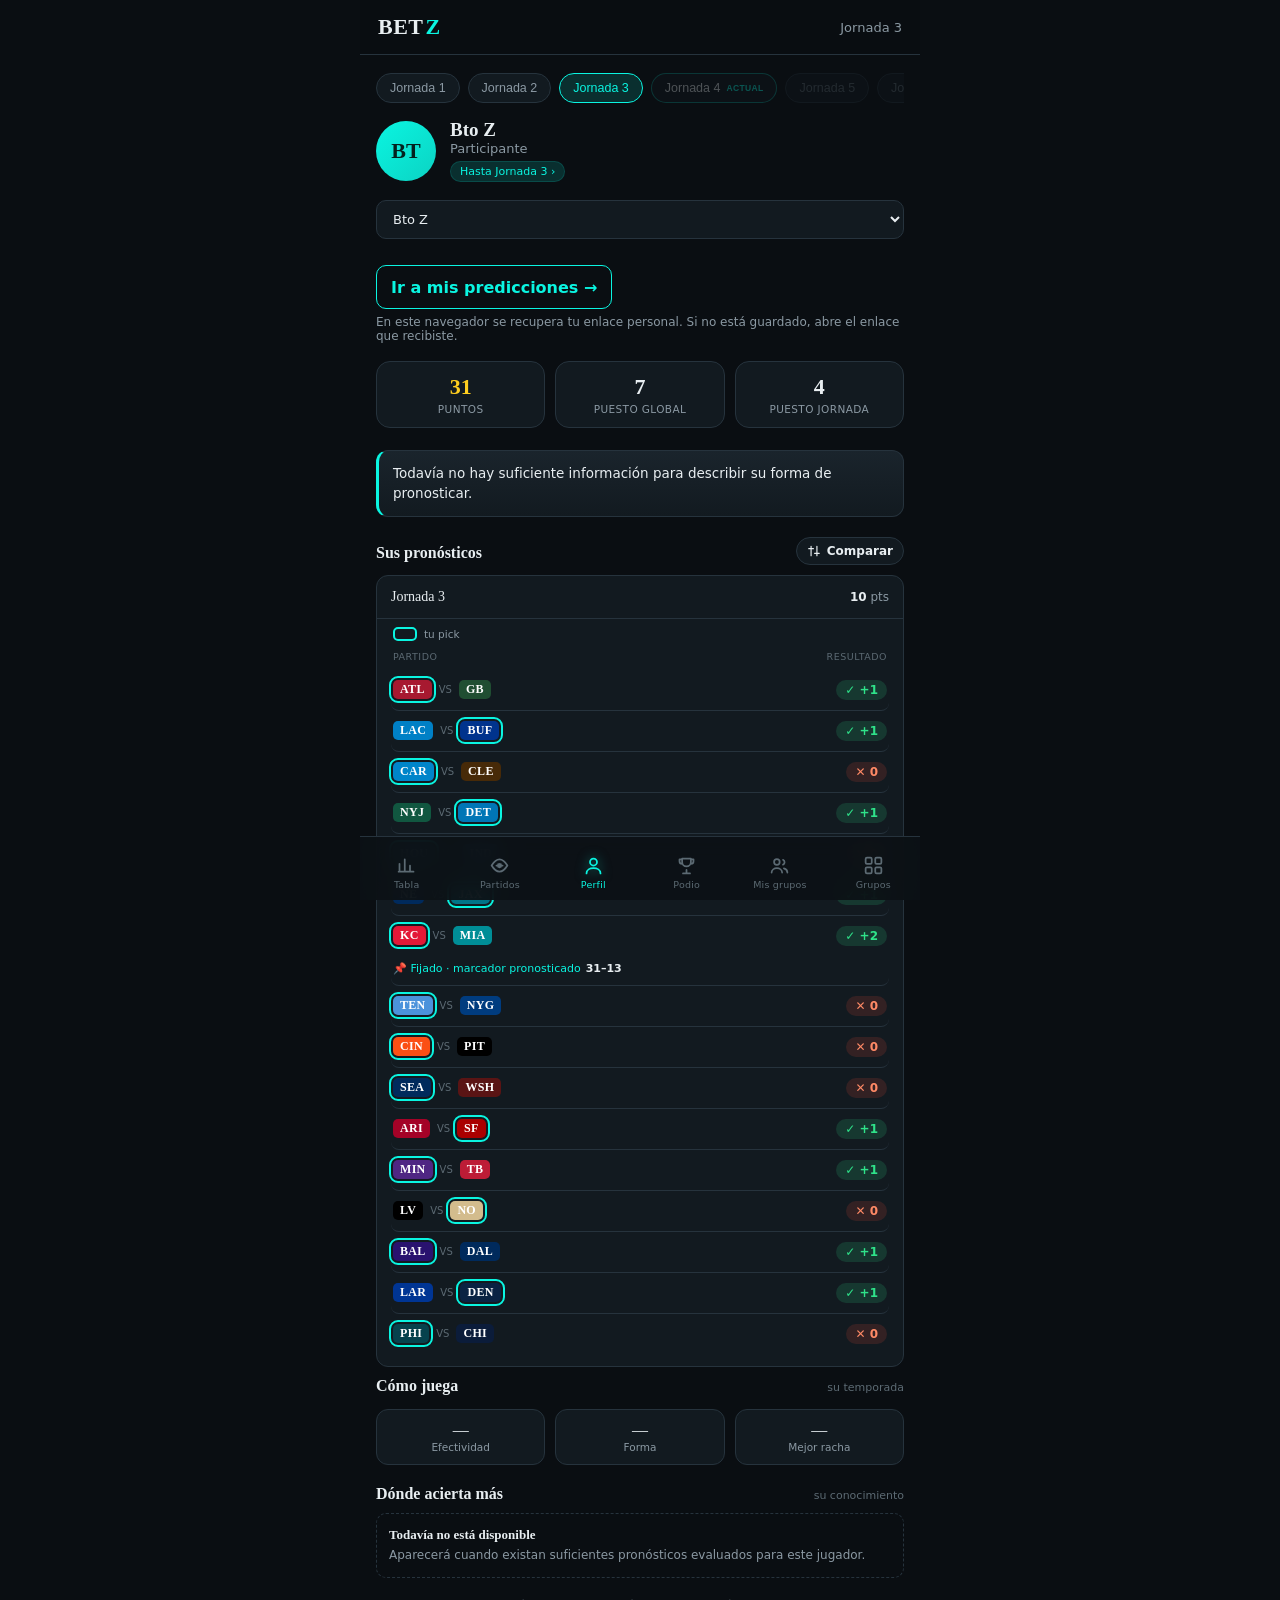
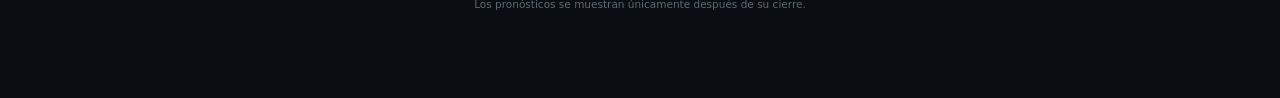
==== index.html @ 040fb5e3 "publish(app): BETZ PROD f43ba3e" ====
<!DOCTYPE html>
<html lang="es">
<head>
<meta charset="UTF-8">
<meta name="viewport" content="width=device-width, initial-scale=1.0, viewport-fit=cover">
<title>BETZ · Read</title>
<link rel="icon" type="image/svg+xml" href="[data-uri]">
<style>
  :root{
    --bg:#0A0E12; --surface:#121A20; --surface2:#1A242C; --line:#26333D;
    --txt:#E8EEF1; --muted:#8B99A3; --faint:#5C6A73;
    --turq:#0AF5E1; --turq-dim:rgba(10,245,225,.14);
    --gold:#FFCE1F; --green:#2FE38A; --coral:#FF8A66; --red:#F04E36;
    --r:16px; --nav-h:64px; --ease-out:cubic-bezier(.23,1,.32,1);
    --display:'Arvo',Georgia,serif; --body:'Inter',system-ui,sans-serif;
  }
  *{box-sizing:border-box;margin:0;padding:0}
  html,body{background:var(--bg);color:var(--txt);font-family:var(--body);-webkit-font-smoothing:antialiased}
  body{max-width:560px;margin:0 auto;min-height:100vh;position:relative;padding-bottom:calc(var(--nav-h) + env(safe-area-inset-bottom))}
  *{scrollbar-width:none} *::-webkit-scrollbar{display:none}
  a{color:inherit;text-decoration:none}
  .tnum{font-variant-numeric:tabular-nums}

  /* Header */
  header{position:sticky;top:0;z-index:20;display:flex;align-items:center;justify-content:space-between;
    padding:14px 18px;background:rgba(10,14,18,.82);backdrop-filter:blur(10px);border-bottom:1px solid var(--line)}
  .wordmark{display:flex;align-items:center;gap:2px;font-family:var(--display);font-weight:700;font-size:22px;letter-spacing:.5px}
  .wordmark .z{color:var(--turq)}
  .hdr-wk{display:flex;align-items:center;gap:7px;font-size:13px}
  .hdr-wk .hw-wk{color:var(--muted)}
  .hdr-wk .hw-sep{color:var(--faint)}
  .hdr-wk .hw-time{font-family:var(--display);font-weight:700;color:var(--gold)}

  /* Screens */
  main{padding:18px 16px 24px}
  .screen{display:none;animation:fade .18s ease}
  .screen.active{display:block}
  @keyframes fade{from{opacity:0;transform:translateY(4px)}to{opacity:1;transform:none}}

  .h1{font-family:var(--display);font-weight:700;font-size:20px;margin-bottom:2px}
  .sub{color:var(--muted);font-size:13px;margin-bottom:16px}

  /* Placeholder screens */
  .stub{border:1px dashed var(--line);border-radius:var(--r);padding:34px 22px;text-align:center;background:var(--surface)}
  .stub .ic{width:44px;height:44px;margin:0 auto 12px;color:var(--turq);opacity:.9}
  .stub h3{font-family:var(--display);font-size:17px;margin-bottom:6px}
  .stub p{color:var(--muted);font-size:13px;line-height:1.5;max-width:34ch;margin:0 auto}
  .tag{display:inline-block;margin-top:14px;font-size:10.5px;letter-spacing:.6px;text-transform:uppercase;
    color:var(--turq);border:1px solid var(--turq-dim);background:var(--turq-dim);padding:4px 10px;border-radius:999px}

  /* Perfil */
  .idrow{display:flex;align-items:center;gap:14px;margin-bottom:18px}
  .avatar{width:60px;height:60px;border-radius:50%;flex:none;display:grid;place-items:center;
    font-family:var(--display);font-weight:700;font-size:22px;color:#04211E;
    background:linear-gradient(135deg,var(--turq),#0bd3c3)}
  .idrow .name{font-family:var(--display);font-weight:700;font-size:19px}
  .idrow .handle{color:var(--muted);font-size:13px}
  .idrow .pod{display:inline-block;margin-top:5px;font-size:11px;color:var(--turq);
    border:1px solid var(--turq-dim);background:var(--turq-dim);padding:3px 9px;border-radius:999px;cursor:pointer;transition:transform .08s,border-color .12s}
  .idrow .pod:active{transform:scale(.96);border-color:var(--turq)}
  /* Personal-link welcome: greeting morphs into the profile header (~doubled hold) */
  .idrow{position:relative}
  .idgreet{position:absolute;left:74px;right:0;top:50%;transform:translateY(-50%);opacity:0;pointer-events:none}
  .idgreet .hi{font-family:var(--display);font-weight:700;font-size:23px;line-height:1.1;display:block}
  .idgreet .hi .nm{color:var(--turq)}
  .idgreet .sub{display:block;color:var(--muted);font-size:13px;margin-top:3px}
  .wordmark .z{position:relative}
  .wordmark .z::after{content:"";position:absolute;left:0;right:0;bottom:-3px;height:2px;background:var(--turq);border-radius:2px;transform:scaleX(0);transform-origin:left}
  body.welcome .wordmark .z::after{animation:zdraw .5s .1s cubic-bezier(.23,1,.32,1) forwards}
  @keyframes zdraw{to{transform:scaleX(1)}}
  body.welcome #p-idtext{opacity:0;transform:translateY(8px);animation:welIdIn .5s 1.75s cubic-bezier(.23,1,.32,1) forwards}
  body.welcome #p-greet{opacity:0;transform:translateY(7px);animation:welGrIn .34s .12s cubic-bezier(.23,1,.32,1) forwards, welGrOut .40s 1.55s cubic-bezier(.4,0,.7,.2) forwards}
  @keyframes welGrIn{to{opacity:1;transform:translateY(0)}}
  @keyframes welGrOut{to{opacity:0;transform:translateY(-9px)}}
  @keyframes welIdIn{to{opacity:1;transform:translateY(0)}}
  body.welcome section[data-route="perfil"] > :not(.idrow){opacity:.32;filter:blur(2px);transform:translateY(4px);animation:welBody .55s 1.55s cubic-bezier(.23,1,.32,1) forwards}
  @keyframes welBody{to{opacity:1;filter:none;transform:none}}
  @media (prefers-reduced-motion: reduce){
    body.welcome .wordmark .z::after{animation:none;transform:scaleX(1)}
    body.welcome #p-greet{animation:welGrInR .3s forwards, welGrOutR .35s 1.55s forwards;transform:none}
    body.welcome #p-idtext{animation:welIdInR .4s 1.75s forwards;transform:none}
    body.welcome section[data-route="perfil"] > :not(.idrow){animation:welBodyR .4s 1.55s forwards;filter:none;transform:none}
  }
  @keyframes welGrInR{from{opacity:0}to{opacity:1}} @keyframes welGrOutR{to{opacity:0}}
  @keyframes welIdInR{from{opacity:0}to{opacity:1}} @keyframes welBodyR{from{opacity:.32}to{opacity:1}}

  .stats{display:grid;grid-template-columns:repeat(3,1fr);gap:10px;margin-bottom:8px}
  .stat{background:var(--surface);border:1px solid var(--line);border-radius:14px;padding:12px 8px;text-align:center;
    color:inherit;font-family:var(--body);cursor:pointer;width:100%;transition:border-color .12s,transform .08s}
  .stat:active{transform:scale(.97);border-color:var(--turq)}
  .stat .v{font-family:var(--display);font-weight:700;font-size:22px;display:inline-flex;align-items:flex-end;gap:2px}
  .stat .v.gold{color:var(--gold)}
  .stat .mv{font-family:var(--body);font-size:11px;font-weight:600;line-height:1;position:relative;top:-1px}
  .stat .mv.up{color:var(--green)} .stat .mv.down{color:var(--red)}
  .stat .k{font-size:10.5px;color:var(--muted);text-transform:uppercase;letter-spacing:.4px;margin-top:3px}
  .mv-note{font-size:10.5px;color:var(--faint);text-align:center;margin-bottom:18px}

  .chips{display:flex;flex-wrap:wrap;gap:8px;margin-bottom:14px}
  .chip{font-size:12px;padding:6px 11px;border-radius:999px;background:var(--surface2);border:1px solid var(--line);cursor:pointer}
  .chip:active{border-color:var(--turq)}

  .narr{background:linear-gradient(180deg,var(--surface2),var(--surface));border:1px solid var(--line);
    border-left:3px solid var(--turq);border-radius:12px;padding:12px 14px;margin-bottom:20px;font-size:13.5px;line-height:1.5}
  .narr b{color:var(--turq);font-weight:600}

  .sec-title{display:flex;align-items:baseline;justify-content:space-between;margin-bottom:10px}
  .sec-title h2{font-family:var(--display);font-size:16px}
  .sec-title .hint{font-size:11px;color:var(--faint)}

  .filters{display:flex;gap:8px;overflow-x:auto;padding-bottom:4px;margin-bottom:12px;scroll-padding-inline:40%;scrollbar-width:none;-webkit-overflow-scrolling:touch}
  .filters::-webkit-scrollbar{display:none}
  .fbtn{flex:none;display:inline-flex;align-items:center;gap:6px;font-size:12.5px;padding:7px 13px;border-radius:999px;background:var(--surface);border:1px solid var(--line);color:var(--muted);cursor:pointer;white-space:nowrap;transition:transform 140ms var(--ease-out),border-color 140ms ease,color 140ms ease,background 140ms ease}
  .fbtn:active{transform:scale(.97)}
  .fbtn.on{background:var(--turq-dim);border-color:var(--turq);color:var(--turq)}
  .fbtn.current:not(.on){border-color:rgba(10,245,225,.55);color:var(--txt)}
  .fbtn .fnow{font-size:8.5px;font-weight:700;letter-spacing:.35px;text-transform:uppercase;color:var(--turq)}
  .fbtn:disabled{opacity:.3;cursor:default;border-color:var(--line);color:var(--faint);background:var(--surface)}
  .fbtn:disabled:active{transform:none}

  select.team{width:100%;margin-bottom:14px;background:var(--surface);color:var(--txt);border:1px solid var(--line);
    border-radius:10px;padding:10px 12px;font-family:var(--body);font-size:13px}

  .wk{border:1px solid var(--line);border-radius:12px;margin-bottom:10px;overflow:hidden;background:var(--surface)}
  .wk-head{display:flex;align-items:center;justify-content:space-between;padding:13px 14px;cursor:pointer}
  .wk-head .l{display:flex;align-items:center;gap:9px}
  .wk-head .wname{font-family:var(--display);font-size:14px}
  .wk-head .pts{font-size:12px;color:var(--muted)} .wk-head .pts b{color:var(--txt)}
  .wk-head .pts.provisional{display:flex;flex-direction:column;align-items:flex-end;line-height:1.15}
  .wk-head .pts.provisional small{font-size:9px;color:var(--faint);font-weight:600;text-transform:uppercase;letter-spacing:.04em}
  .wk-body{display:none;border-top:1px solid var(--line);padding:6px 14px 12px}
  .wk.open .wk-body{display:block}
  .wk.locked .wk-head{color:var(--muted)}
  .lockmsg{font-size:12px;color:var(--faint);padding:12px 2px;display:flex;align-items:center;gap:8px}

  .pk-legend{display:flex;align-items:center;gap:7px;padding:2px 2px 8px;font-size:10.5px;color:var(--muted)}
  .pk-legend-mark{width:24px;height:14px;border:2px solid var(--turq);border-radius:5px;flex:none}
  .pk-head{display:grid;grid-template-columns:1fr auto;align-items:center;gap:10px;padding:2px 2px 8px}
  .pk-head span{font-size:9.5px;letter-spacing:.5px;text-transform:uppercase;color:var(--faint)}
  .pk-head .r3{justify-self:end}
  .pk-row{display:grid;grid-template-columns:minmax(0,1fr) auto;align-items:center;gap:10px;padding:10px 2px;border-bottom:1px solid var(--line)}
  .pk-row[data-match]{cursor:pointer;border-radius:8px;transition:background .12s}
  .pk-row[data-match]:active{background:var(--surface)}
  .pk-row:last-child{border-bottom:0}
  .pk-game{display:flex;align-items:center;gap:7px;flex-wrap:wrap}
  .pk-game .x{font-size:10px;color:var(--faint);text-transform:uppercase}
  .tm{--tc:#8B99A3;font-family:var(--display);font-weight:700;font-size:12px;letter-spacing:.3px;color:#fff;background:var(--tc);padding:2px 7px;border-radius:5px}
  .pk-game .tm.pick{outline:2px solid var(--turq);outline-offset:2px}
  .pk-res{display:inline-flex;align-items:center;gap:4px;font-size:12px;font-weight:700;padding:3px 9px;border-radius:999px;justify-self:end}
  .pk-res.win{color:var(--green);background:rgba(47,227,138,.15)}
  .pk-res.loss{color:var(--coral);background:rgba(240,78,54,.15)}
  .pk-lock{grid-column:1 / -1;margin-top:6px;font-size:11px;color:var(--turq);display:flex;align-items:center;gap:5px}
  .pk-lock b{color:var(--txt)} .pk-lock .ok{color:var(--green)}
  .perf{display:grid;grid-template-columns:repeat(3,1fr);gap:10px;margin:14px 0 20px}
  .perf .box{background:var(--surface);border:1px solid var(--line);border-radius:12px;padding:11px;text-align:center;cursor:pointer;transition:border-color .12s,transform .08s}
  .perf .box:active{transform:scale(.97);border-color:var(--turq)}
  .perf .box .v{font-family:var(--display);font-size:16px} .perf .box .k{font-size:10.5px;color:var(--muted);margin-top:2px}
  .perf .box .v.green{color:var(--green)} .perf .box .v.red{color:var(--red)}
  .perf .box .k.win{color:var(--green)} .perf .box .k.loss{color:var(--red)}
  .formseq{display:flex;gap:3px;justify-content:center;align-items:center;height:20px;font-size:14px;font-weight:700}
  .formseq .up{color:var(--green)} .formseq .down{color:var(--red)}
  .foot{font-size:11px;color:var(--faint);line-height:1.5;border-top:1px solid var(--line);padding-top:12px}
  .sample{font-size:10.5px;color:var(--faint);text-align:center;margin-top:18px}

  /* Football Knowledge */
  .fk-shell{margin-bottom:20px}
  .fk-cut{font-size:10.5px;color:var(--faint);text-transform:uppercase;letter-spacing:.45px;margin:-5px 0 10px}
  .fk-grid{display:grid;gap:10px}
  .fk-card{background:var(--surface);border:1px solid var(--line);border-radius:14px;padding:14px;overflow:hidden}
  .fk-card.active{border-color:rgba(10,245,225,.35);background:linear-gradient(180deg,rgba(10,245,225,.055),var(--surface))}
  .fk-head{display:flex;align-items:center;justify-content:space-between;gap:10px;margin-bottom:11px}
  .fk-title{font-family:var(--display);font-size:14px}
  .fk-state{font-size:9px;color:var(--turq);text-transform:uppercase;letter-spacing:.5px;border:1px solid var(--turq-dim);background:var(--turq-dim);padding:3px 7px;border-radius:999px}
  .fk-narr{font-family:var(--display);font-size:15px;line-height:1.45;color:var(--txt);margin-bottom:12px}
  .fk-list{display:grid;gap:7px}
  .fk-row{display:grid;grid-template-columns:28px minmax(0,1fr) auto;align-items:center;gap:9px;padding:9px 10px;border-radius:10px;background:var(--surface2);border:1px solid transparent}
  .fk-row.first{border-color:rgba(255,206,31,.34);background:rgba(255,206,31,.055)}
  .fk-rank{font-family:var(--display);font-weight:700;color:var(--muted);font-size:12px;text-align:center}
  .fk-row.first .fk-rank{color:var(--gold)}
  .fk-entity{min-width:0}
  .fk-name{display:block;font-size:12.5px;white-space:nowrap;overflow:hidden;text-overflow:ellipsis}
  .fk-evidence{display:block;margin-top:2px;font-size:9.5px;color:var(--faint)}
  .fk-result{text-align:right}
  .fk-value{display:block;font-family:var(--display);font-weight:700;font-size:14px;font-variant-numeric:tabular-nums}
  .fk-tier{display:block;margin-top:2px;font-size:8.5px;color:var(--muted);text-transform:uppercase;letter-spacing:.35px}
  .fk-tier.exclusive{color:var(--gold)} .fk-tier.high{color:var(--green)}
  .fk-empty{border:1px dashed var(--line);border-radius:10px;padding:12px;color:var(--muted);font-size:12px;line-height:1.45}
  .fk-empty b{display:block;color:var(--txt);font-family:var(--display);font-size:13px;margin-bottom:3px}

  /* Partidos — explorador por partido */
  .wknav{display:flex;align-items:center;justify-content:center;gap:16px;margin-bottom:16px}
  .wknav button{background:var(--surface);border:1px solid var(--line);color:var(--txt);width:30px;height:30px;border-radius:8px;cursor:pointer;font-size:15px}
  .wknav button:disabled{opacity:.35;cursor:default}
  .wknav .wklabel{font-family:var(--display);font-size:15px;min-width:96px;text-align:center}
  .mx{background:var(--surface);border:1px solid var(--line);border-radius:14px;padding:13px 14px;margin-bottom:12px}
  .mx-top{display:flex;flex-wrap:wrap;align-items:center;justify-content:space-between;gap:10px;margin-bottom:11px}
  .mx-final{font-size:12px;color:var(--muted);font-family:var(--display);font-weight:700;white-space:nowrap}
  .mx-final .tnum{color:var(--txt)}
  .cbar{height:8px;border-radius:5px;overflow:hidden;display:flex;background:var(--surface2)}
  .cbar span{height:100%;background:#8B99A3}
  .clabels{display:flex;justify-content:space-between;font-size:11px;margin-top:5px;color:var(--muted)}
  .clabels b{color:var(--txt)}
  .mx-meta{font-size:11.5px;color:var(--muted);margin-top:9px;display:flex;align-items:center;gap:9px;flex-wrap:wrap}
  .mx-meta .you b{color:var(--turq)}
  .divided{color:var(--gold);border:1px solid rgba(255,206,31,.3);background:rgba(255,206,31,.1);padding:1px 7px;border-radius:999px;font-size:9.5px;text-transform:uppercase;letter-spacing:.3px}
  .mx-who{margin-top:11px;width:100%;background:transparent;border:1px solid var(--line);color:var(--muted);border-radius:9px;padding:8px;font-size:12px;cursor:pointer;font-family:var(--body)}
  .mx-who:active{border-color:var(--turq);color:var(--turq)}
  .mx-list{display:none;grid-template-columns:1fr 1fr;gap:14px;margin-top:12px}
  .mx.open .mx-list{display:grid}
  .side h4{font-size:11px;color:var(--muted);margin-bottom:8px;display:flex;align-items:center;gap:6px}
  .plr{display:flex;align-items:center;gap:7px;padding:5px 0;font-size:12.5px;cursor:pointer}
  .plr .av{width:22px;height:22px;border-radius:50%;display:grid;place-items:center;font-size:8.5px;font-weight:700;font-family:var(--display);color:#04211E;background:linear-gradient(135deg,var(--turq),#0bd3c3);flex:none}
  .plr.you{color:var(--turq)} .plr .more{color:var(--faint);font-size:11.5px}
  .mx-locked{display:flex;align-items:center;gap:8px;font-size:12px;color:var(--faint)}
  .mx[data-match]{cursor:pointer;transition:border-color .12s}
  .mx[data-match]:active{border-color:var(--turq)}
  .mx-go{color:var(--turq);margin-left:auto;white-space:nowrap}

  /* Detalle del partido */
  #match-detail,#global-detail,#pod-detail{position:fixed;inset:0;z-index:50;max-width:560px;margin:0 auto;background:var(--bg);display:none;flex-direction:column;overflow-y:auto}
  #match-detail.on,#global-detail.on,#pod-detail.on{display:flex}
  .md-top{position:sticky;top:0;z-index:2;display:flex;align-items:center;padding:12px 16px;background:rgba(10,14,18,.92);backdrop-filter:blur(10px);border-bottom:1px solid var(--line)}
  .md-back{background:none;border:0;color:var(--turq);font-size:14px;font-weight:600;cursor:pointer;font-family:var(--body)}
  .md-body{padding:18px 16px 40px}
  .md-status{text-align:center;font-size:10px;color:var(--faint);text-transform:uppercase;letter-spacing:.6px;margin-bottom:10px}
  .md-score{display:flex;align-items:center;justify-content:center;gap:22px;margin-bottom:4px}
  .md-tm{display:flex;flex-direction:column;align-items:center;gap:9px}
  .md-tm .tm{font-size:15px;padding:4px 12px}
  .md-tm .sc{font-family:var(--display);font-weight:700;font-size:34px;color:var(--muted)}
  .md-tm.win .sc{color:var(--txt)}
  .md-sep{color:var(--faint);font-size:14px}
  .md-line{width:100%;border-collapse:collapse;font-size:12px;margin:18px 0}
  .md-line th,.md-line td{padding:7px 6px;text-align:center;border-bottom:1px solid var(--line)}
  .md-line th{color:var(--faint);font-weight:600;font-size:9.5px;text-transform:uppercase}
  .md-line .tn{text-align:left;font-family:var(--display);font-weight:700}
  .md-line .tt{font-family:var(--display);font-weight:700;color:var(--txt)}
  .md-headline{font-size:15px;font-family:var(--display);font-weight:400;color:var(--txt);line-height:1.45;margin:16px 0 4px}
  .md-headline .lbl{display:block;font-size:9.5px;color:var(--faint);font-family:var(--body);text-transform:uppercase;letter-spacing:.5px;margin-bottom:6px}
  .md-cap{font-size:10.5px;color:var(--faint);margin:-10px 0 6px}
  .md-rec td,.md-rec th{font-variant-numeric:tabular-nums}
  .md-form{display:flex;flex-direction:column;gap:12px;margin:4px 0 2px}
  .md-frow{display:flex;align-items:center;gap:14px}
  .md-frow .recs{display:flex;gap:18px}
  .md-frow .rec{display:flex;flex-direction:column;align-items:flex-start;line-height:1.15}
  .md-frow .rec .v{font-family:var(--display);font-weight:700;color:var(--txt);font-size:14px;font-variant-numeric:tabular-nums}
  .md-frow .rec .k{font-size:8.5px;color:var(--faint);text-transform:uppercase;letter-spacing:.4px;margin-top:2px}
  .md-narr{font-size:13px;color:var(--txt);line-height:1.5;background:linear-gradient(180deg,var(--surface2),var(--surface));border:1px solid var(--line);border-left:3px solid var(--turq);border-radius:8px;padding:11px 13px;margin:12px 0 4px}
  .md-narr .lbl{display:block;font-size:9.5px;color:var(--turq);text-transform:uppercase;letter-spacing:.5px;margin-bottom:4px}
  .slot{display:inline-block;font-size:8.5px;color:var(--faint);text-transform:uppercase;letter-spacing:.4px;border:1px solid var(--line);border-radius:4px;padding:1px 5px;margin-left:6px;white-space:nowrap;vertical-align:middle}
  .md-sec{font-family:var(--display);font-size:14px;margin:20px 0 10px}
  .md-sel{display:flex;gap:10px}
  .md-sel button{flex:1;background:var(--surface);border:1px solid var(--line);color:var(--txt);border-radius:10px;padding:11px 8px;cursor:pointer;display:flex;align-items:center;justify-content:center;gap:8px}
  .md-sel button.on{border-color:var(--turq);background:var(--turq-dim)}
  .md-sel .n{color:var(--muted);font-size:12px;font-weight:600}
  .md-hint{font-size:11.5px;color:var(--faint);text-align:center;padding:16px 0}
  .avgrid{display:flex;flex-wrap:wrap;gap:14px 8px;padding:10px 0}
  .avitem{width:58px;display:flex;flex-direction:column;align-items:center;gap:5px;cursor:pointer;text-align:center;background:none;border:0;color:inherit;padding:0;font-family:var(--body);transition:transform 140ms cubic-bezier(.23,1,.32,1)}
  .avitem:active{transform:scale(.97)}
  .avitem .av{width:36px;height:36px;border-radius:50%;display:grid;place-items:center;font-size:12px;font-weight:700;font-family:var(--display);color:#04211E;background:linear-gradient(135deg,var(--turq),#0bd3c3)}
  .avitem.you .av{box-shadow:0 0 0 2px var(--bg),0 0 0 3px var(--gold)}
  .avitem .nm{font-size:10px;color:var(--muted);line-height:1.2}
  .md-locked{text-align:center;color:var(--faint);font-size:13px;padding:30px 12px;line-height:1.6}

  /* Tabla */
  .season{width:100%;display:flex;align-items:center;justify-content:space-between;gap:12px;text-align:left;
    background:linear-gradient(135deg,rgba(255,206,31,.12),rgba(255,206,31,.03));border:1px solid rgba(255,206,31,.4);
    border-radius:14px;padding:13px 16px;cursor:pointer;color:inherit;font-family:var(--body);margin-bottom:16px}
  .season:active{transform:scale(.995)}
  .season .s-k{display:block;font-size:10px;color:var(--gold);text-transform:uppercase;letter-spacing:.6px;margin-bottom:3px}
  .season .s-rank{font-family:var(--display);font-weight:700;font-size:26px;color:var(--gold);line-height:1}
  .season .s-of{font-size:12px;color:var(--muted);font-family:var(--body);font-weight:400;margin-left:6px}
  .season .s-r{text-align:right}
  .season .s-pot{font-family:var(--display);font-weight:700;font-size:22px;color:var(--gold);line-height:1;display:block}
  .season .s-sub{font-size:11px;color:var(--gold);opacity:.85;margin-top:4px;display:block}
  .wk-label{font-family:var(--display);font-size:16px;margin-bottom:10px}
  .wknav-pill{display:flex;align-items:center;justify-content:space-between;background:var(--surface);border:1px solid var(--line);border-radius:12px;padding:10px 14px;margin-bottom:12px}
  .wknav-pill .wn-arrow{background:none;border:0;color:var(--muted);font-size:18px;cursor:pointer;padding:0 4px;line-height:1}
  .wknav-pill .wn-arrow:disabled{opacity:.3;cursor:default}
  .wknav-pill .wn-mid{font-family:var(--display);font-size:15px}
  .wknav-pill .wn-live{color:var(--turq);font-weight:400}
  .wpot{display:flex;align-items:center;justify-content:space-between;gap:10px;background:rgba(10,245,225,.06);border:1px solid rgba(10,245,225,.35);border-radius:12px;padding:14px 16px;margin-bottom:14px}
  .wpot .wp-amt{font-family:var(--display);font-weight:700;font-size:24px;line-height:1}
  .wpot .wp-sub{font-size:12px;color:var(--turq);text-align:right}
  .lb{display:flex;flex-direction:column;margin:0 -16px}
  .lbr{display:grid;grid-template-columns:24px 32px 1fr auto;align-items:center;gap:12px;padding:12px 16px;cursor:pointer;border-bottom:1px solid var(--line)}
  .lbr .rk{font-family:var(--display);font-weight:700;font-size:15px;color:var(--muted);text-align:center}
  .lbr .rk.gold{color:var(--gold)}
  .lbr .av{width:32px;height:32px;border-radius:50%;display:grid;place-items:center;font-size:10px;font-weight:700;font-family:var(--display);color:var(--txt);background:var(--surface2);border:1px solid var(--line)}
  .lbr .av.ring{border-color:var(--gold);box-shadow:0 0 0 1px var(--gold);color:var(--gold)}
  .lbr .nm{font-size:14px;display:flex;align-items:center}
  .lbr .you-tag{color:var(--muted);font-size:12px;margin-left:5px}
  .lbr .rt{display:flex;align-items:center;gap:10px;justify-self:end}
  .lbr .lead{font-size:10px;color:var(--turq);border:1px solid var(--turq);border-radius:999px;padding:2px 9px;white-space:nowrap}
  .lbr .pw{font-family:var(--display);font-weight:700;font-size:16px;min-width:24px;text-align:right}
  .lbr.you{background:var(--turq-dim);border-left:3px solid var(--turq);padding-left:13px}
  .lbr.you .rk{color:var(--turq)}
  .lbr.hidden{display:none} .lb.expanded .lbr.hidden{display:grid}
  .gap{display:flex;align-items:center;justify-content:center;gap:8px;color:var(--faint);font-size:11px;padding:8px 0;letter-spacing:.3px}
  .gap::before,.gap::after{content:'';height:1px;width:34px;background:var(--line)}
  .lb.expanded .gap{display:none}
  .lb-more{width:100%;background:none;border:0;border-top:1px solid var(--line);color:var(--muted);padding:13px;font-size:12.5px;cursor:pointer;font-family:var(--body);margin:0 -16px;width:calc(100% + 32px)}

  /* Pods */
  .pod-card{background:var(--surface);border:1px solid var(--line);border-radius:14px;overflow:hidden;margin-bottom:14px}
  .pod-h{display:flex;flex-wrap:wrap;gap:8px;align-items:center;justify-content:space-between;padding:13px 15px;border-bottom:1px solid var(--line)}
  .pod-name{font-family:var(--display);font-size:16px;color:var(--turq)}
  .pod-wk{font-size:12px;color:var(--muted);margin-left:6px}
  .pod-avg{text-align:right}
  .pod-avg .pk{display:block;font-size:9px;color:var(--faint);text-transform:uppercase;letter-spacing:.4px}
  .pod-avg .pv{font-family:var(--display);font-weight:700;font-size:16px}
  .pod-table-head,.pod-mem{display:grid;grid-template-columns:44px 1fr auto;align-items:center;gap:11px}
  .pod-table-head{padding:8px 15px;background:var(--surface2);color:var(--faint);font-size:9px;text-transform:uppercase;letter-spacing:.4px;border-bottom:1px solid var(--line)}
  .pod-mem{padding:11px 15px;border-bottom:1px solid var(--line)}
  .pod-mem:last-child{border-bottom:0}
  .pod-mem[data-plr]{cursor:pointer}
  .pod-mem .pod-rank{width:40px;padding:6px 0;border-radius:8px;text-align:center;font-family:var(--display);font-size:12px;font-weight:700;color:var(--turq);background:var(--turq-dim);font-variant-numeric:tabular-nums}
  .pod-mem .pod-rank.unranked{color:var(--faint);background:var(--surface2)}
  .pod-mem .mn{font-size:14px}
  .pod-mem .you-tag{color:var(--muted);font-size:12px;margin-left:5px}
  .pod-mem .mstat{font-size:10px;color:var(--faint);margin-top:2px}
  .pod-mem .mpts{font-family:var(--display);font-weight:700;font-size:15px}
  .pod-mem.you{background:var(--turq-dim);border-left:3px solid var(--turq);padding-left:12px}
  .pod-mem.absent{opacity:.55}
  .pod-mem.absent .mpts{color:var(--faint)}
  .pod-cap{font-size:10.5px;color:var(--faint);margin:8px 2px 16px}
  .period-status-note{display:none;margin:0 0 14px;padding:11px 13px;border-radius:12px;border:1px solid rgba(255,206,31,.35);background:rgba(255,206,31,.08);color:var(--txt);font-size:12.5px;line-height:1.45}
  .period-status-note.on{display:block}
  .period-status-note b{color:var(--gold)}
  .pod-mod{background:linear-gradient(180deg,var(--surface2),var(--surface));border:1px solid var(--line);border-left:3px solid var(--turq);border-radius:10px;padding:13px 15px;font-size:13px;line-height:1.5;color:var(--txt)}
  .pod-mod .lbl{display:block;font-size:9.5px;color:var(--turq);text-transform:uppercase;letter-spacing:.5px;margin-bottom:5px}
  .pod-mod b{color:var(--turq)}
  .podgrid{display:grid;grid-template-columns:repeat(3,1fr);gap:10px;margin-bottom:12px}
  .podg{background:var(--surface);border:1px solid var(--line);border-radius:12px;padding:12px 6px;text-align:center;cursor:pointer;color:inherit;font-family:var(--body);display:flex;flex-direction:column;align-items:center;gap:2px;transition:transform .08s}
  .podg:active{transform:scale(.96)}
  .podg .pg-name{font-family:var(--display);font-weight:700;font-size:12.5px}
  .podg .pg-star{color:var(--gold)}
  .podg .pg-avg{font-family:var(--display);font-weight:700;font-size:22px;font-variant-numeric:tabular-nums}
  .podg .pg-sub{font-size:9px;color:var(--faint);text-transform:uppercase;letter-spacing:.3px}
  .podg .pg-tag{margin-top:4px;font-size:8px;text-transform:uppercase;letter-spacing:.4px;padding:1px 6px;border-radius:999px}
  .podg.win{border-color:rgba(255,206,31,.5)} .podg.win .pg-avg{color:var(--gold)}
  .podg.win .pg-tag{color:var(--gold);border:1px solid rgba(255,206,31,.4)}
  .podg.you{border-color:var(--turq)} .podg.you .pg-tag{color:var(--turq);border:1px solid var(--turq)}
  .podg.win.you{border-color:rgba(255,206,31,.6);box-shadow:inset 0 0 0 1px rgba(10,245,225,.45)}
  .podg.win.you .pg-avg{color:var(--gold)} .podg.win.you .pg-tag{color:var(--gold);border:1px solid rgba(255,206,31,.4)}
  .podg.active{border-color:var(--turq);box-shadow:0 0 0 1px var(--turq)}
  #pod-inline{margin-bottom:12px}
  .pod-panel{animation:fade .18s ease}
  .pod-label{font-family:var(--display);font-size:13px;color:var(--muted);text-transform:uppercase;letter-spacing:.5px;margin:4px 2px 10px}
  #my-pod{margin-bottom:8px}
  #my-pod-inline:empty{display:none} #my-pod-inline{margin-bottom:18px}
  .mypod-card{width:100%;display:flex;flex-wrap:wrap;align-items:center;justify-content:space-between;gap:12px;text-align:left;cursor:pointer;color:inherit;font-family:var(--body);border:1px solid var(--turq);border-radius:12px;padding:13px 15px;background:rgba(10,245,225,.05)}
  .mypod-card{display:grid;grid-template-columns:minmax(0,1fr);gap:5px;padding:20px;margin-bottom:16px}
  .mypod-card .pg-name{font-family:var(--display);font-size:20px;font-weight:700}
  .mypod-card .pg-avg{font-family:var(--display);font-size:40px;line-height:1.15;font-weight:700;font-variant-numeric:tabular-nums;margin-top:8px}
  .mypod-card .pg-caption{font-size:12px;color:var(--muted)}
  .mypod-card .pg-sub{font-size:12px;color:var(--muted);margin-top:8px}
  .mypod-card:focus-visible,.podg:focus-visible{outline:2px solid var(--turq);outline-offset:3px}
  .mypod-card:active{transform:scale(.995)}
  .mypod-card.won{border-color:rgba(255,206,31,.6);box-shadow:inset 0 0 0 1px rgba(10,245,225,.4);background:rgba(255,206,31,.05)}
  .mypod-card.active{box-shadow:0 0 0 1px var(--turq)}
  .mypod-card .mp-name{font-family:var(--display);font-weight:700;font-size:16px}
  .mypod-card .mp-sub{display:block;font-size:11px;color:var(--muted);margin-top:2px}
  .mypod-card.won .mp-sub{color:var(--gold)}
  .mypod-card .mp-r{text-align:right;flex:none}
  .mypod-card .mp-avg{font-family:var(--display);font-weight:700;font-size:20px}
  .mypod-card.won .mp-avg{color:var(--gold)}
  .mypod-card .mp-k{display:block;font-size:9px;color:var(--faint);text-transform:uppercase}

  /* Podio */
  .podio-trophy{display:block;width:104px;height:auto;margin:0 auto 2px}
  .podium2{display:flex;align-items:flex-end;justify-content:center;gap:6px;margin:6px 0 12px}
  .pod-step{flex:1;min-width:0;border-radius:10px 10px 0 0;padding:12px 6px 14px;display:flex;flex-direction:column;align-items:center;gap:4px;cursor:pointer;color:inherit;font-family:var(--body);background:var(--surface);border:1px solid var(--line);border-bottom:0;text-align:center}
  .pod-step:active{transform:translateY(1px)}
  .pod-fourth{width:100%;display:flex;align-items:center;gap:12px;padding:14px;margin-bottom:10px;background:var(--surface);color:var(--txt);border:1px solid var(--line);border-left:3px solid var(--turq);border-radius:12px;text-align:left;font-family:var(--body);cursor:pointer}
  .pod-fourth:focus-visible{outline:2px solid var(--turq);outline-offset:3px}
  .pod-fourth .fourth-rank{border:1px solid var(--muted);border-radius:50%;width:32px;height:32px;display:grid;place-items:center;flex-shrink:0}
  .pod-fourth .fourth-name{flex:1;min-width:0;overflow-wrap:anywhere}
  .pod-fourth small{display:block;color:var(--muted);font-size:12px;margin-top:3px}
  .pod-fourth .fourth-points{white-space:nowrap;font-variant-numeric:tabular-nums}
  #podium-fourth:not(:empty){margin-bottom:20px}
  .pod-step.p1{min-height:158px;background:linear-gradient(180deg,rgba(255,206,31,.14),rgba(255,206,31,.02));border-color:rgba(255,206,31,.5)}
  .pod-step.p2{min-height:128px} .pod-step.p3{min-height:108px}
  .pod-step.you{box-shadow:inset 0 0 0 1px rgba(10,245,225,.4)}
  .pod-step .pmedal{width:22px;height:22px;border-radius:50%;display:grid;place-items:center;font-family:var(--display);font-weight:700;font-size:11px;color:var(--bg)}
  .pod-step.p1 .pmedal{background:#FFCE1F} .pod-step.p2 .pmedal{background:#C7D0D8} .pod-step.p3 .pmedal{background:#C88B4A}
  .champ-row{display:flex;align-items:center;justify-content:center;gap:2px}
  .champ-row .lau{width:24px;height:auto;filter:drop-shadow(0 0 3px rgba(255,206,31,.3))}
  .pod-step .pnm{font-family:var(--display);font-weight:700;font-size:15px;line-height:1.15}
  .pod-step.p1 .pnm{font-size:17px}
  .pod-step .pnm .yt{color:var(--turq);font-size:11px;font-family:var(--body);font-weight:400}
  .pod-step .pbote{font-family:var(--display);font-weight:700;font-size:13px}
  .pod-step.p1 .pbote{color:var(--gold);font-size:15px}
  .pod-step .ppts{font-size:10px;color:var(--faint)}
  .pod-step.tie{padding-left:8px;padding-right:8px}
  .pod-step.p2.tie,.pod-step.p3.tie{min-height:132px}
  .pod-tie-avatars{display:flex;align-items:center;justify-content:center;min-height:34px;margin:3px 0 1px}
  .pod-tie-av{width:30px;height:30px;border-radius:50%;display:grid;place-items:center;font-family:var(--display);font-size:9px;font-weight:700;color:var(--txt);background:var(--surface2);border:2px solid var(--surface)}
  .pod-tie-av+.pod-tie-av{margin-left:-7px}
  .pod-step.p1 .pod-tie-av{border-color:#332d16}
  .pod-tie-more{background:var(--line);color:var(--txt)}
  .pod-step .pod-tie-hint{font-size:9.5px;color:var(--turq);margin-top:1px}
  .pod-tie-list{display:flex;flex-direction:column;gap:7px;margin-top:8px}
  .pod-tie-player{width:100%;display:grid;grid-template-columns:32px 1fr auto 12px;align-items:center;gap:10px;background:var(--surface2);border:1px solid var(--line);border-radius:10px;padding:9px 10px;color:var(--txt);font-family:var(--body);text-align:left;cursor:pointer}
  .pod-tie-player:active{transform:scale(.99);border-color:var(--turq)}
  .pod-tie-player .av{width:32px;height:32px;border-radius:50%;display:grid;place-items:center;font-family:var(--display);font-size:10px;font-weight:700;background:var(--surface);border:1px solid var(--line)}
  .pod-tie-player .nm{min-width:0;overflow:hidden;text-overflow:ellipsis;white-space:nowrap;font-size:13px}
  .pod-tie-player .yt{color:var(--turq);font-size:10px;margin-left:4px}
  .pod-tie-player .pts{font-family:var(--display);font-weight:700;font-size:12px;white-space:nowrap}
  .podio-note{font-size:10.5px;color:var(--faint);text-align:center;margin-bottom:20px;line-height:1.5}
  .winhead{display:grid;grid-template-columns:38px 26px 1fr 62px 62px;gap:9px;align-items:baseline;padding:14px 4px 8px}
  .winhead .wh-title{grid-column:1/4;font-family:var(--display);font-size:14px;color:var(--txt)}
  .winhead .r{text-align:right;font-size:8.5px;text-transform:uppercase;letter-spacing:.4px;color:var(--faint)}
  .winlist{display:flex;flex-direction:column}
  .winrow{display:grid;grid-template-columns:38px 26px 1fr 62px 62px;align-items:center;gap:9px;padding:11px 4px;border-bottom:1px solid var(--line);cursor:pointer}
  .winrow:last-child{border-bottom:0}
  .winrow .wwk{font-family:var(--display);font-weight:700;font-size:12px;color:var(--muted)}
  .winrow .av{width:26px;height:26px;border-radius:50%;display:grid;place-items:center;font-size:9px;font-weight:700;font-family:var(--display);color:var(--txt);background:var(--surface2);border:1px solid var(--line)}
  .winrow .wnm{font-size:12.5px;min-width:0;overflow:hidden;text-overflow:ellipsis;white-space:nowrap}
  .winrow .live{font-size:8.5px;color:var(--green);border:1px solid rgba(47,227,138,.4);border-radius:999px;padding:1px 5px;margin-left:5px;white-space:nowrap}
  .winrow .done{font-size:9px;color:var(--faint);margin-left:5px}
  .winrow .wsem{font-family:var(--display);font-weight:700;font-size:13px;text-align:right}
  .winrow .wacc{font-family:var(--display);font-weight:700;font-size:13px;text-align:right;color:var(--gold)}

  .season-toggle{display:flex;align-items:center;gap:8px;margin-bottom:14px;font-size:12px;color:var(--muted)}
  .season-toggle button{background:var(--surface);border:1px solid var(--line);color:var(--muted);border-radius:8px;padding:5px 11px;font-size:12px;cursor:pointer;font-family:var(--body)}
  .season-toggle button.on{border-color:var(--turq);color:var(--turq);background:var(--turq-dim)}
  .season-toggle.demo{border:1px dashed rgba(255,138,102,.5);border-radius:9px;padding:7px 10px;background:rgba(255,138,102,.05);margin-bottom:16px}
  .demo-tag{font-size:9.5px;text-transform:uppercase;letter-spacing:.5px;color:var(--coral);font-weight:600;margin-right:auto}
  .ip-note{background:var(--surface);border:1px solid var(--line);border-left:3px solid var(--turq);border-radius:10px;padding:12px 14px;font-size:12.5px;color:var(--muted);line-height:1.5;margin-bottom:20px}
  .win-top{display:flex;align-items:center;justify-content:space-between;margin-bottom:6px}
  .win-top .wh-title{font-family:var(--display);font-size:15px;color:var(--txt)}
  .viewtoggle{display:flex;border:1px solid var(--line);border-radius:8px;overflow:hidden}
  .viewtoggle button{background:var(--surface);border:0;color:var(--muted);padding:6px 12px;font-size:11.5px;cursor:pointer;font-family:var(--body)}
  .viewtoggle button.on{background:var(--turq-dim);color:var(--turq)}
  .jughead{display:grid;grid-template-columns:24px 26px 1fr auto;gap:10px;padding:12px 4px 8px}
  .jughead span{font-size:8.5px;text-transform:uppercase;letter-spacing:.4px;color:var(--faint)} .jughead .r{text-align:right}
  .jugrow{display:grid;grid-template-columns:24px 26px 1fr auto;align-items:center;gap:10px;padding:12px 4px;border-bottom:1px solid var(--line);cursor:pointer}
  .jugrow:last-child{border-bottom:0}
  .jugrow .jrk{font-family:var(--display);font-weight:700;font-size:14px;color:var(--muted);text-align:center}
  .jugrow .av{width:26px;height:26px;border-radius:50%;display:grid;place-items:center;font-size:9px;font-weight:700;font-family:var(--display);color:var(--txt);background:var(--surface2);border:1px solid var(--line)}
  .jugrow .wnm{font-size:13px}
  .jugrow .wacc{font-family:var(--display);font-weight:700;font-size:15px;color:var(--gold);text-align:right}

  /* Explain sheet */
  .sheet-bd{position:fixed;inset:0;z-index:40;background:rgba(2,6,8,.6);backdrop-filter:blur(2px);
    display:flex;align-items:flex-end;justify-content:center;opacity:0;pointer-events:none;transition:opacity .18s}
  .sheet-bd.on{opacity:1;pointer-events:auto}
  .sheet{width:100%;max-width:560px;background:var(--surface);border-top:2px solid var(--turq);
    border-radius:18px 18px 0 0;padding:20px 20px calc(24px + env(safe-area-inset-bottom));transform:translateY(100%);transition:transform .22s cubic-bezier(.2,.8,.2,1)}
  .sheet-bd.on .sheet{transform:none}
  .sheet .grip{width:38px;height:4px;border-radius:2px;background:var(--line);margin:-6px auto 14px}
  .sheet h3{font-family:var(--display);font-size:17px;margin-bottom:8px}
  .sheet p{color:var(--muted);font-size:13.5px;line-height:1.55}
  .sheet .src{display:block;margin-top:12px;font-size:11px;color:var(--faint)}

  /* Comparar picks (misma jornada, solo partidos congelados; datos públicos de details.json) */
  .cmp-btn{display:inline-flex;align-items:center;gap:6px;background:var(--surface);border:1px solid var(--line);color:var(--txt);font:600 12px var(--body);padding:6px 10px;border-radius:999px;cursor:pointer}
  .cmp-btn:active{transform:scale(.97)}
  .cmp-btn svg{width:14px;height:14px}
  .cmp-btn[hidden],.cmp-new[hidden],.cmp-callout[hidden]{display:none}
  .cmp-new{font:700 9px/1 var(--body);letter-spacing:.5px;text-transform:uppercase;color:#04211E;background:var(--turq);padding:3px 6px;border-radius:999px}
  .cmp-callout{display:flex;gap:10px;align-items:flex-start;border:1px solid rgba(10,245,225,.35);background:var(--turq-dim);border-radius:12px;padding:10px 12px;margin-bottom:12px;font-size:12px;line-height:1.4}
  .cmp-callout b{font-family:var(--display);font-size:13px;display:block;margin-bottom:2px}
  .cmp-callout button{margin-left:auto;background:none;border:0;color:var(--muted);font-size:18px;line-height:1;cursor:pointer;padding:0 2px}
  .cmp-actions{display:flex;gap:12px;align-items:center}
  .cmp-actions button{background:none;border:0;font:600 12px var(--body);cursor:pointer;padding:2px 0}
  .cmp-actions .chg{color:var(--turq)} .cmp-actions .out{color:var(--muted)}
  .vs-tot{display:grid;grid-template-columns:1fr auto 1fr;align-items:center;gap:8px;padding:12px 14px;border-top:1px solid var(--line)}
  .vs-side{display:flex;flex-direction:column;gap:2px;min-width:0}
  .vs-side.r{align-items:flex-end;text-align:right}
  .vs-side .nm{font-size:11px;color:var(--muted);white-space:nowrap;overflow:hidden;text-overflow:ellipsis;max-width:100%}
  .vs-side .v{font-family:var(--display);font-weight:700;font-size:26px;line-height:1.05;color:var(--txt)}
  .vs-side.a .v{color:var(--turq)}
  .vs-side .v small{font:600 11px var(--body);color:var(--muted);margin-left:3px}
  .vs-side .sub{font-size:9px;color:var(--faint);text-transform:uppercase;letter-spacing:.04em}
  .vs-mid{font-size:10px;color:var(--faint);text-transform:uppercase;letter-spacing:.5px;text-align:center}
  .vs-mid .lead{display:block;margin-top:3px;font:700 10px var(--body);color:var(--txt);text-transform:none;letter-spacing:0}
  .vs-sum{display:flex;gap:6px;padding:0 14px 12px;flex-wrap:wrap}
  .vs-sum span{font-size:11px;color:var(--muted);background:var(--surface2);border-radius:999px;padding:3px 9px}
  .vs-sum b{color:var(--txt)}
  .wk-body.cmp .pk-row{grid-template-columns:minmax(0,1fr) 16px 74px;gap:8px}
  .wk-body.cmp .pk-head{grid-template-columns:minmax(0,1fr) 74px}
  .wk-body.cmp .pk-head .r3{justify-self:end}
  .cmp-dot{font-size:12px;font-weight:700;text-align:center;color:var(--faint)}
  .cmp-dot.w{color:var(--green)} .cmp-dot.l{color:var(--coral)}
  .cmp-rival{display:flex;align-items:center;justify-content:flex-end;gap:5px}
  .cmp-rival .none{font-size:11px;color:var(--faint);text-align:right}
  .cmp-note{font-size:10.5px;color:var(--faint);text-align:center;padding:8px 0 2px}
  #cmp-sheet .sheet{max-height:78vh;display:flex;flex-direction:column}
  .cmp-sub{color:var(--muted);font-size:12px;line-height:1.4;margin:-4px 0 10px}
  .cmp-search{width:100%;background:var(--bg);border:1px solid var(--line);border-radius:10px;padding:9px 11px;color:var(--txt);font:13px var(--body);margin-bottom:6px}
  .cmp-list{overflow:auto;display:flex;flex-direction:column;min-height:0}
  .cmp-plr{display:flex;align-items:center;gap:10px;padding:10px 4px;border:0;border-bottom:1px solid var(--line);background:none;color:var(--txt);font:13px var(--body);text-align:left;cursor:pointer;width:100%}
  .cmp-plr:last-child{border-bottom:0}
  .cmp-plr:disabled{opacity:.4;cursor:default}
  .cmp-plr .av{width:28px;height:28px;border-radius:50%;display:grid;place-items:center;font-size:10px;font-weight:700;font-family:var(--display);color:#04211E;background:linear-gradient(135deg,var(--turq),#0bd3c3);flex:none}
  .cmp-plr .yt{color:var(--faint)}
  .cmp-plr .p{margin-left:auto;font-size:12px;color:var(--muted);text-align:right} .cmp-plr .p b{color:var(--txt)}
  .cmp-plr .p small{display:block;font-size:9px;color:var(--faint)}
  .cmp-empty{font-size:12px;color:var(--muted);padding:10px 4px}

  /* Recovered product states */
  .season-summary{cursor:default}
  .season-summary:active{transform:none}
  .period-section{margin-bottom:20px}
  .period-note{font-size:10.5px;color:var(--faint);text-align:center;margin:-3px 0 14px}
  .empty-contract{border:1px dashed var(--line);border-radius:14px;padding:20px 18px;background:var(--surface);text-align:center}
  .empty-contract .ec-title{display:block;font-family:var(--display);font-size:15px;color:var(--txt);margin-bottom:6px}
  .empty-contract p{font-size:12.5px;color:var(--muted);line-height:1.5}
  .empty-contract .tag{margin-top:12px}
  .mx{cursor:pointer;transition:border-color 160ms var(--ease-out),transform 160ms var(--ease-out)}
  .mx:active{transform:scale(.985);border-color:var(--turq)}
  .consensus-result{font-size:10px;padding:2px 7px;border-radius:999px;border:1px solid var(--line)}
  .consensus-result.ok{color:var(--green);border-color:rgba(47,227,138,.35)}
  .consensus-result.bad{color:var(--coral);border-color:rgba(240,78,54,.35)}
  .consensus-result.split{color:var(--gold);border-color:rgba(255,206,31,.35)}
  .contract-note{font-size:11px;color:var(--faint);line-height:1.5;margin-top:12px}
  .result-correction{margin:10px 0 2px;padding:8px 10px;border-radius:8px;background:rgba(255,206,31,.08);border:1px solid rgba(255,206,31,.28);color:var(--gold);font-size:11px;text-align:center}
  .podgrid .box{position:relative}
  .podgrid .box.you{border-color:var(--turq)}
  .podgrid .box .pmedal{position:absolute;top:6px;left:8px;font-family:var(--display);font-weight:700;font-size:12px;color:var(--gold)}

  /* Bottom nav */
  nav{position:fixed;left:0;right:0;bottom:0;z-index:30;height:calc(var(--nav-h) + env(safe-area-inset-bottom));
    padding-bottom:env(safe-area-inset-bottom);max-width:560px;margin:0 auto;
    display:grid;grid-template-columns:repeat(6,1fr);background:rgba(12,18,22,.94);backdrop-filter:blur(12px);border-top:1px solid var(--line)}
  nav button{background:none;border:0;color:var(--faint);display:flex;flex-direction:column;align-items:center;justify-content:center;gap:3px;cursor:pointer;font-family:var(--body);padding-top:8px;transition:color 160ms ease,transform 160ms var(--ease-out)}
  nav button:active{transform:scale(.96)}
  nav button svg{width:21px;height:21px}
  nav button span{font-size:9.5px;letter-spacing:.2px}
  nav button.on{color:var(--turq)}
  nav button.on svg{filter:drop-shadow(0 0 6px rgba(10,245,225,.5))}
  @media (prefers-reduced-motion:reduce){
    .screen{animation:none}.mx,nav button,.stat,.perf .box{transition:none}
  }

  /* Grupos (Social Groups) */
  .screen[data-route="grupos"]{animation:none}
  .sg-note{font-size:12.5px;color:var(--muted);line-height:1.5;margin-bottom:16px}
  .sg-cta{border:1px solid var(--line);border-radius:14px;padding:22px 18px;background:var(--surface);text-align:center}
  .sg-cta .ec-title{display:block;font-family:var(--display);font-size:16px;color:var(--txt);margin-bottom:8px}
  .sg-cta p{font-size:12.5px;color:var(--muted);line-height:1.5;max-width:36ch;margin:0 auto}
  .sg-cta .tag{margin-top:14px}
  .sg-primary{width:100%;display:flex;align-items:center;justify-content:center;gap:8px;background:var(--turq);color:#04211E;border:0;border-radius:12px;padding:13px;font-family:var(--display);font-weight:700;font-size:14px;cursor:pointer;transition:transform .08s}
  .sg-primary:active{transform:scale(.98)}
  .sg-primary:disabled{opacity:.5;cursor:default}
  .sg-ghost{width:100%;background:transparent;border:1px solid var(--line);color:var(--txt);border-radius:12px;padding:12px;font-family:var(--body);font-size:13px;cursor:pointer}
  .sg-ghost:active{border-color:var(--turq);color:var(--turq)}
  .sg-danger{color:var(--red);border-color:rgba(240,78,54,.4)}
  .sg-danger:active{border-color:var(--red);color:var(--red)}
  .sg-row-actions{display:flex;gap:8px;margin-top:10px}
  .sg-row-actions .sg-ghost,.sg-row-actions .sg-primary{width:auto;flex:1;padding:10px}
  .sg-list-actions{display:flex;justify-content:flex-end;margin:-4px 0 14px}
  .sg-new{width:auto;padding:9px 13px;color:var(--turq);border-color:rgba(10,245,225,.34);font-weight:600}
  .sg-grid{display:grid;grid-template-columns:1fr;gap:12px}
  .sg-card{width:100%;min-width:0;min-height:238px;overflow:hidden;display:flex;flex-direction:column;justify-content:flex-start;background:var(--surface);border:1px solid var(--line);border-radius:14px;padding:14px;color:inherit;text-align:left;font-family:var(--body);cursor:pointer;transition:border-color 160ms ease,transform 160ms var(--ease-out)}
  .sg-card .sg-name,.sg-card .sg-card-preview,.sg-card .sg-card-viewer{width:100%}
  .sg-card .sg-name{overflow-wrap:anywhere;line-height:1.35}
  .sg-card .sg-go,.sg-card-row .sg-you{flex-shrink:0;white-space:nowrap}
  .sg-card:active{transform:scale(.99);border-color:var(--turq)}
  .sg-card .sg-name{font-family:var(--display);font-weight:700;font-size:15px;display:flex;align-items:center;justify-content:space-between;gap:8px}
  .sg-card .sg-meta{font-size:11.5px;color:var(--muted);margin-top:4px}
  .sg-card .sg-go{color:var(--turq);font-size:12px}
  .sg-card-preview{margin-top:12px;border-top:1px solid var(--line);padding-top:7px}
  .sg-card-row{display:grid;grid-template-columns:28px minmax(0,1fr) auto;align-items:center;gap:8px;min-height:30px;padding:4px 5px;border-bottom:1px solid rgba(38,51,61,.7)}
  .sg-card-row:last-child{border-bottom:0}
  .sg-card-row .crank{font-family:var(--display);font-weight:700;color:var(--muted);text-align:center}
  .sg-card-row .cname{min-width:0;display:flex;align-items:center;gap:6px;font-size:12px;overflow:hidden;white-space:nowrap}
  .sg-card-row .cname-text{overflow:hidden;text-overflow:ellipsis}
  .sg-card-row .cscore{text-align:right;font-family:var(--display);font-weight:700;font-size:13px}
  .sg-card-row .cgeneral{display:block;color:var(--faint);font-family:var(--body);font-size:8.5px;font-weight:500;margin-top:1px}
  .sg-card-row.lead{grid-template-columns:34px minmax(0,1fr) auto;gap:6px;min-height:50px;margin:1px -2px 4px;padding:8px 7px;background:linear-gradient(90deg,rgba(255,206,31,.13),rgba(255,206,31,.02));border-left:3px solid var(--gold);border-bottom-color:rgba(255,206,31,.25)}
  .sg-card-row.lead .crank,.sg-card-row.lead .cname,.sg-card-row.lead .cscore{color:var(--gold)}
  .sg-card-row.lead .crank{font-size:30px;letter-spacing:-1px}
  .sg-card-row.lead .cname{font-family:var(--display);font-size:13px;font-weight:700}
  .sg-card-row.lead .cscore{font-size:19px}
  .sg-you{display:inline-flex;align-items:center;border:1px solid rgba(10,245,225,.45);border-radius:999px;padding:1px 5px;color:var(--turq);font-family:var(--body);font-size:8px;font-weight:800;letter-spacing:.5px;line-height:1.35;flex:none}
  .sg-card-row.you:not(.lead){box-shadow:inset 2px 0 var(--turq)}
  .sg-card-more,.sg-card-wait{font-size:10.5px;color:var(--faint);padding:8px 5px 1px}
  .sg-card-viewer{margin-top:9px;padding-top:8px;border-top:1px solid var(--line);font-size:10.5px;color:var(--muted)}
  .sg-card-viewer.you{color:var(--turq);font-weight:700}
  .sg-err{background:rgba(240,78,54,.08);border:1px solid rgba(240,78,54,.35);color:var(--coral);border-radius:10px;padding:10px 12px;font-size:12px;line-height:1.4;margin-bottom:12px}
  .sg-input{width:100%;background:var(--surface);color:var(--txt);border:1px solid var(--line);border-radius:10px;padding:11px 12px;font-family:var(--body);font-size:14px;margin-bottom:6px}
  .sg-input:focus{outline:none;border-color:var(--turq)}
  .sg-search{margin:8px 0 8px}
  .sg-no-match{display:none;padding:18px;text-align:center;color:var(--muted);font-size:12px}
  .sg-count{font-size:11px;color:var(--faint);text-align:right;margin-bottom:12px}
  .sg-picker{border:1px solid var(--line);border-radius:12px;max-height:46vh;overflow-y:auto;margin-bottom:6px;background:var(--surface)}
  .sg-pick{display:flex;align-items:center;gap:11px;padding:11px 13px;border-bottom:1px solid var(--line);cursor:pointer;font-family:var(--body);color:inherit;width:100%;background:none;text-align:left}
  .sg-pick:last-child{border-bottom:0}
  .sg-pick .av{width:30px;height:30px;border-radius:50%;display:grid;place-items:center;font-size:10px;font-weight:700;font-family:var(--display);color:var(--txt);background:var(--surface2);border:1px solid var(--line);flex:none}
  .sg-pick .sg-pn{flex:1;min-width:0;font-size:13.5px;overflow:hidden;text-overflow:ellipsis;white-space:nowrap}
  .sg-pick .sg-pr{font-size:11px;color:var(--faint)}
  .sg-pick .sg-box{width:20px;height:20px;border-radius:6px;border:1.5px solid var(--line);flex:none;display:grid;place-items:center;font-size:12px}
  .sg-pick.on{background:var(--turq-dim)} .sg-pick.on .sg-box{border-color:var(--turq);color:var(--turq);background:var(--turq-dim)}
  .sg-pick.you .sg-pn{color:var(--turq)}
  .sg-proj{margin:0 -16px}
  .sg-phead{display:grid;grid-template-columns:34px 1fr auto auto;gap:12px;padding:8px 16px;font-size:9px;letter-spacing:.4px;text-transform:uppercase;color:var(--faint)}
  .sg-phead .r{text-align:right}
  .sg-prow{display:grid;grid-template-columns:34px 1fr auto auto;align-items:center;gap:12px;padding:11px 16px;border-bottom:1px solid var(--line)}
  .sg-prow .grk{font-family:var(--display);font-weight:700;font-size:15px;color:var(--muted);text-align:center}
  .sg-prow.lead .grk{color:var(--gold)}
  .sg-prow .pn{font-size:13.5px;min-width:0;overflow:hidden;text-overflow:ellipsis;white-space:nowrap}
  .sg-prow.lead .pn{color:var(--gold)}
  .sg-prow .gen{font-size:11px;color:var(--faint);text-align:right;white-space:nowrap}
  .sg-prow .pts{font-family:var(--display);font-weight:700;font-size:15px;text-align:right;font-variant-numeric:tabular-nums;min-width:40px}
  .sg-prow.lead .pts{color:var(--gold)}
  .sg-prow.lead{grid-template-columns:62px 1fr auto auto;padding:19px 16px 21px;background:linear-gradient(90deg,rgba(255,206,31,.13),rgba(255,206,31,.025) 72%,transparent);border-top:1px solid rgba(255,206,31,.28)}
  .sg-prow.lead .grk{font-size:38px;line-height:1;letter-spacing:-2px;text-align:left}
  .sg-prow.lead .grk::before{content:"#";font-family:var(--body);font-size:13px;letter-spacing:0;vertical-align:top;margin-right:2px;color:rgba(255,206,31,.7)}
  .sg-prow.lead .pn{font-family:var(--display);font-size:21px;font-weight:700}
  .sg-prow.lead .gen{font-size:12px}
  .sg-prow.lead .pts{font-size:28px}
  .sg-prow.you:not(.lead){box-shadow:inset 3px 0 var(--turq)}
  .sg-unres{font-size:11px;color:var(--faint);padding:10px 2px;line-height:1.5}
  .sg-fmts{display:flex;gap:10px;margin:12px 0}
  .sg-fmt{flex:1;background:var(--surface);border:1px solid var(--line);color:var(--txt);border-radius:12px;padding:12px 8px;cursor:pointer;font-family:var(--body);text-align:center}
  .sg-fmt:active{border-color:var(--turq)}
  .sg-fmt:disabled{opacity:.4;cursor:default}
  .sg-fmt .fn{display:block;font-family:var(--display);font-weight:700;font-size:13px}
  .sg-fmt .fd{display:block;font-size:10px;color:var(--muted);margin-top:3px}
  #grupo-detail{position:fixed;inset:0;z-index:55;background:var(--bg);display:none;flex-direction:column;overflow:hidden}
  #grupo-snap{position:fixed;inset:0;z-index:55;max-width:560px;margin:0 auto;background:var(--bg);display:none;flex-direction:column;overflow-y:auto}
  #grupo-detail.on,#grupo-snap.on{display:flex}
  .sg-overlay-panel{width:100%;min-height:100%;background:var(--bg);overflow-y:auto}
  .sg-desktop-close{display:none}
  .sg-snap-body{padding:18px 16px 40px;display:flex;flex-direction:column;align-items:center}
  .sg-snap-body canvas,.sg-snap-body img{width:100%;max-width:360px;border-radius:14px;border:1px solid var(--line)}
  .sg-snap-actions{display:flex;flex-direction:column;gap:10px;width:100%;max-width:360px;margin-top:16px}
  .sg-loading-status{min-height:24px;display:flex;align-items:center;color:var(--muted);font-size:11px;margin:0 0 10px;gap:8px}
  .sg-loading-status::before{content:"";width:5px;height:5px;flex-shrink:0;border-radius:50%;background:var(--turq)}
  .sg-skeleton{cursor:default;position:relative;isolation:isolate}
  .sg-skeleton::after{content:"";position:absolute;inset:0;background:linear-gradient(100deg,transparent 15%,rgba(139,153,163,.1) 50%,transparent 85%);transform:translateX(-100%);animation:sg-shimmer 1600ms linear infinite;pointer-events:none}
  .sg-skeleton .sk-bar{display:block;height:10px;border-radius:4px;background:var(--surface2);width:65%;margin:6px 0}
  .sg-skeleton .sk-title{height:16px;width:58%;margin-bottom:11px}
  .sg-skeleton .sk-meta{width:38%;height:8px}
  .sg-skeleton .sg-card-preview{margin-top:16px}
  .sg-skeleton .sg-card-row{height:38px;grid-template-columns:24px minmax(0,1fr) 24px}
  .sg-skeleton .sk-rank{width:18px;height:16px}
  .sg-skeleton .sk-score{width:22px}
  .sg-skeleton .sk-foot{margin-top:16px;width:76%;height:8px}
  .sg-skeleton:nth-child(2){display:none}
  .sg-loaded{animation:sg-fade 160ms var(--ease-out) both}
  .sg-loading{animation:sg-fade 200ms var(--ease-out) both}
  @keyframes sg-shimmer{to{transform:translateX(100%)}}
  @keyframes sg-fade{from{opacity:0}to{opacity:1}}
  @media (min-width:700px){
    .sg-grid{grid-template-columns:repeat(2,minmax(0,1fr))}
    .sg-skeleton:nth-child(2){display:flex}
  }
  @media(prefers-reduced-motion:reduce){
    .sg-skeleton::after{animation:none;transform:none;opacity:.35}
  }
  @media (min-width:900px){
    #grupo-detail{padding:32px;align-items:center;justify-content:center;background:rgba(3,6,9,.78);backdrop-filter:blur(5px)}
    .sg-overlay-panel{width:min(760px,100%);min-height:0;max-height:calc(100vh - 64px);border:1px solid var(--line);border-radius:18px;box-shadow:0 24px 80px rgba(0,0,0,.48)}
    .sg-overlay-panel .md-top{justify-content:flex-end}
    .sg-mobile-back{display:none}
    .sg-desktop-close{display:inline}
  }
</style>
</head>

<body>
  <header>
    <div class="wordmark">BET<span class="z">Z</span></div>
    <div class="hdr-wk"><span class="hw-wk" id="hdr-cp">—</span></div>
  </header>

  <main>
    <!-- Checkpoint selector (published checkpoints only) -->
    <div class="filters" id="cpbar" aria-label="Jornadas de la temporada"></div>
    <div class="period-status-note" id="period-status-note" role="status"></div>

    <!-- Loading state -->
    <section class="screen" data-route="loading">
      <div class="stub"><div class="ic">▣</div><h3>Cargando</h3><p id="loading-msg">Leyendo datos publicados…</p></div>
    </section>

    <!-- Error state -->
    <section class="screen" data-route="error">
      <div class="stub"><div class="ic">!</div><h3>No se pudo cargar</h3><p id="error-msg">—</p></div>
    </section>

    <!-- Unpublished checkpoint (?checkpoint=) -->
    <section class="screen" data-route="blocked">
      <div class="stub"><div class="ic">⦸</div><h3>Jornada no disponible</h3><p id="blocked-msg">La jornada solicitada todavía no está disponible.</p></div>
    </section>

    <!-- Tabla: season anchor + period standings + cumulative standings -->
    <section class="screen" data-route="tabla">
      <button class="season season-summary" type="button" aria-label="Resumen de temporada">
        <div class="s-l"><span class="s-k">Temporada</span><span class="s-rank" id="season-rank">—</span></div>
        <div class="s-r"><span class="s-pot tnum" id="season-points">—</span><span class="s-sub">puntos acumulados</span></div>
      </button>

      <div class="wk-label">Jornada</div>
      <div class="wknav-pill">
        <button class="wn-arrow" id="tabla-prev" type="button" aria-label="Periodo anterior">‹</button>
        <span class="wn-mid" id="tabla-period">—</span>
        <button class="wn-arrow" id="tabla-next" type="button" aria-label="Periodo siguiente">›</button>
      </div>
      <div class="lb period-section" id="weekly-leaderboard"></div>
      <div class="period-note" id="weekly-note">—</div>

      <div class="sec-title"><h2>Tabla acumulada</h2><span class="hint" id="tabla-sub">—</span></div>
      <div class="lb" id="leaderboard"></div>
      <div class="sample">Posiciones actualizadas hasta la jornada seleccionada.</div>
    </section>

    <!-- Perfil: selected player (BTO_Z by default) -->
    <section class="screen" data-route="perfil">
      <div class="idrow">
        <div class="avatar" id="p-av">—</div>
        <div id="p-idtext">
          <div class="name" id="p-name">—</div>
          <div class="handle" id="p-handle">—</div>
          <span class="pod" id="p-cp" data-go="tabla">—</span>
        </div>
        <div class="idgreet" id="p-greet" aria-hidden="true"><span class="hi" id="p-greet-hi">Hola</span><span class="sub" id="p-greet-sub">Bienvenido a BETZ</span></div>
      </div>

      <select class="team" id="player-select" aria-label="Elegir jugador"></select>
      <div id="my-predictions-nav" style="margin:12px 0 18px">
        <a href="predict.html" style="display:inline-flex;align-items:center;min-height:44px;padding:10px 14px;border:1px solid var(--turq);border-radius:10px;color:var(--turq);font-weight:600">Ir a mis predicciones →</a>
        <p style="font-size:12px;color:var(--muted);margin-top:6px">En este navegador se recupera tu enlace personal. Si no está guardado, abre el enlace que recibiste.</p>
      </div>

      <div class="stats">
        <button class="stat" data-act="pts"><div class="v gold tnum" id="p-pts">—</div><div class="k">Puntos</div></button>
        <button class="stat" data-go="tabla"><div class="v tnum" id="p-rank">—</div><div class="k">Puesto global</div></button>
        <button class="stat" data-go="tabla"><div class="v tnum" id="p-week-rank">—</div><div class="k">Puesto jornada</div></button>
      </div>

      <div class="chips" id="p-chips"></div>
      <div class="narr" id="p-di"></div>

      <div class="cmp-callout" id="cmp-callout" hidden><div><b>Nuevo: compara tus picks</b>Elige a cualquier jugador y ve dónde coinciden y dónde se ganó o perdió la jornada.</div><button type="button" id="cmp-callout-x" aria-label="Cerrar aviso">×</button></div>
      <div class="sec-title"><h2>Sus pronósticos</h2><button class="cmp-btn" id="cmp-open" type="button" hidden><svg viewBox="0 0 24 24" fill="none" stroke="currentColor" stroke-width="2" stroke-linecap="round" stroke-linejoin="round" aria-hidden="true"><path d="M7 4v16M17 4v16M3 8h8M13 16h8"/></svg>Comparar<span class="cmp-new" id="cmp-new" hidden>Nuevo</span></button></div>
      <div id="p-picks"></div>

      <div class="sec-title" style="margin-top:8px"><h2>Cómo juega</h2><span class="hint">su temporada</span></div>
      <div class="perf" id="p-perf"></div>

      <section class="fk-shell" aria-labelledby="fk-heading">
        <div class="sec-title"><h2 id="fk-heading">Dónde acierta más</h2><span class="hint">su conocimiento</span></div>
        <div id="p-knowledge"></div>
      </section>

      <div class="sample" id="env-note">Los pronósticos se muestran únicamente después de su cierre.</div>
    </section>

    <!-- Partidos: official result + community consensus + post-freeze player picks -->
    <section class="screen" data-route="partidos">
      <div class="h1">Partidos</div>
      <div class="sub">Qué eligió la comunidad cuando cerró el plazo para pronosticar.</div>
      <div class="wknav">
        <button id="matches-prev" type="button" aria-label="Periodo anterior">‹</button>
        <span class="wklabel" id="matches-period">—</span>
        <button id="matches-next" type="button" aria-label="Periodo siguiente">›</button>
      </div>
      <div id="matches-list"></div>
      <div class="contract-note">Los pronósticos se revelan después del cierre. El desglose por cuartos se muestra cuando está disponible en la fuente.</div>
    </section>

    <!-- Podio: standings top of the current cut (champion/prizes revealed at close, not in this surface) -->
    <section class="screen" data-route="podio">
      <div class="h1">Podio provisional</div>
      <div class="sub" id="podio-sub">—</div>
      <div class="podium2" id="podium"></div>
      <div id="podium-fourth" aria-label="Cuarto lugar provisional"></div>
      <aside style="border:1px solid var(--faint);border-radius:12px;padding:16px;margin-bottom:24px;font-size:13px;line-height:1.6" aria-labelledby="prize-title">
        <h2 id="prize-title" style="font-size:15px;margin:0 0 12px">Premios confirmados · MXN</h2>
        <ol style="list-style:none;display:grid;grid-template-columns:repeat(2,minmax(0,1fr));gap:8px;padding:0;font-variant-numeric:tabular-nums"><li>1.º <strong>$14,000</strong></li><li>2.º <strong>$7,000</strong></li><li>3.º <strong>$3,000</strong></li><li>4.º <strong>$3,000</strong></li></ol>
        <p>Clasificación final · temporada regular + postemporada.</p>
        <p><strong>$1,000 por semana</strong> · 18 semanas de temporada regular. Sin premio semanal en postemporada.</p>
        <p>Empates: golf-split. Posiciones actuales, no premios adjudicados.</p>
        <a style="color:inherit;text-underline-offset:3px" href="reglas/#premios">Ver el reparto de $45,000 y los desempates →</a>
      </aside>
      <div class="sec-title"><h2>Ganadores por jornada</h2><span class="hint">resultado publicado</span></div>
      <div class="winlist" id="period-winners"></div>
      <div class="podio-note" id="podio-msg">—</div>
    </section>

    <!-- Grupos: private, competition-scoped rivalry lists (social_groups_contract.md) -->
    <section class="screen" data-route="grupos">
      <div class="h1">Grupos</div>
      <div class="sub">Tus listas privadas de rivalidad en esta competencia.</div>
      <div id="grupos-root" aria-live="polite"></div>
    </section>

    <!-- Pods: weekly mechanic retained; assignment data is not public yet -->
    <section class="screen" data-route="pods">
      <div class="h1">Grupos de la jornada</div>
      <div class="sub">Tu grupo semanal aleatorio · modificador social.</div>
      <div id="pods-content">La asignación todavía no está publicada.</div>
    </section>
  </main>

  <nav id="nav" aria-label="Secciones"></nav>

  <div id="match-detail" aria-live="polite"></div>
  <div id="grupo-detail" aria-live="polite" aria-hidden="true"></div>
  <div id="grupo-snap" aria-hidden="true"></div>

  <!-- Comparar: elegir rival (jugadores con picks congelados en la jornada seleccionada) -->
  <div class="sheet-bd" id="cmp-sheet" role="dialog" aria-modal="true" aria-labelledby="cmp-sheet-t">
    <div class="sheet">
      <div class="grip"></div>
      <h3 id="cmp-sheet-t">Comparar con…</h3>
      <p class="cmp-sub" id="cmp-sheet-sub"></p>
      <input class="cmp-search" id="cmp-search" type="search" placeholder="Buscar jugador" autocomplete="off">
      <div class="cmp-list" id="cmp-list"></div>
    </div>
  </div>

  <!-- Explain sheet (Analytics/Football Knowledge sources; read-only) -->
  <div class="sheet-bd" id="sheet">
    <div class="sheet">
      <div class="grip"></div>
      <h3 id="sheet-t"></h3>
      <p id="sheet-b"></p>
      <span class="src" id="sheet-s"></span>
    </div>
  </div>
</body>

<script src="football_knowledge_presenter.js"></script>
<script src="social_groups_view.js"></script>
<script>
"use strict";
// ---- same-origin data layer (no external requests, no recompute) ----
// Runtime lives beside the app and selects the same-origin competition data.
// The relative data_path preserves any GitHub Project Pages repository prefix.
let DATA = null;
const DEFAULT_PLAYER = "BTO_Z";
// Personal capability (?k), held only in memory for the Social Groups receiver.
// Captured before the URL is stripped; never rendered, logged or sent to analytics.
let __personalCapability = "";
//--------------------------------------------------------------
// Clarity (Microsoft) — solo PROD, inicia DESPUES del strip de la llave
//--------------------------------------------------------------
const CLARITY_PROJECT_ID = "y9mga9kzto";
let __clarityOn = false;
const __clarityOnce = new Set();
function stripPersonalKey(){
  try{
    const u = new URL(location.href);
    // Capture the capability into memory BEFORE stripping, so it never rides the
    // URL into history, referrers or analytics. Only the Social Groups receiver uses it.
    const k = u.searchParams.get("k");
    if(k) __personalCapability = String(k).trim();
    if(u.searchParams.has("k") || u.searchParams.has("name")){
      u.searchParams.delete("k"); u.searchParams.delete("name");
      history.replaceState(null, "", u.pathname + u.search + u.hash);
    }
  }catch(e){}
}
function initClarity(environment){
  try{
    if(__clarityOn) return;
    if(environment !== "PROD") return;
    if(/[?&](k|name)=/.test(location.search)) return;
    if(!CLARITY_PROJECT_ID) return;
    __clarityOn = true;
    (function(c,l,a,r,i){
      c[a]=c[a]||function(){(c[a].q=c[a].q||[]).push(arguments)};
      const t=l.createElement(r); t.async=1; t.src="https://www.clarity.ms/tag/"+i;
      const y=l.getElementsByTagName(r)[0]; y.parentNode.insertBefore(t,y);
    })(window, document, "clarity", "script", CLARITY_PROJECT_ID);
    betzTag("surface","read"); betzTag("env", environment);
  }catch(e){}
}
function betzTag(k,v){ try{ if(__clarityOn && window.clarity && v!=null && v!=="") window.clarity("set", String(k), String(v)); }catch(e){} }
function betzEvent(name){ try{ if(__clarityOn && window.clarity) window.clarity("event", String(name)); }catch(e){} }
function betzEventOnce(name){ if(__clarityOnce.has(name)) return; __clarityOnce.add(name); betzEvent(name); }
const TABS = [["tabla","Tabla"],["partidos","Partidos"],["perfil","Perfil"],["podio","Podio"],["grupos","Mis grupos"],["pods","Grupos"]];

//-----------------------------//
// Visual metadata (from the approved prototype; inline, no external assets)
//-----------------------------//
const ICONS = {
  tabla:'<svg viewBox="0 0 24 24" fill="none" stroke="currentColor" stroke-width="2" stroke-linecap="round"><path d="M4 19V10M10 19V5M16 19v-7M20 19H3"/></svg>',
  partidos:'<svg viewBox="0 0 24 24" fill="none" stroke="currentColor" stroke-width="2" stroke-linecap="round" stroke-linejoin="round"><path d="M3 12c3-5 6-7 9-7s6 2 9 7c-3 5-6 7-9 7s-6-2-9-7Z"/><path d="M8.5 12h7"/><path d="M10.5 10.5v3M12 10v4M13.5 10.5v3"/></svg>',
  perfil:'<svg viewBox="0 0 24 24" fill="none" stroke="currentColor" stroke-width="2" stroke-linecap="round"><circle cx="12" cy="8" r="4"/><path d="M4 21c0-4 4-6 8-6s8 2 8 6"/></svg>',
  podio:'<svg viewBox="0 0 24 24" fill="none" stroke="currentColor" stroke-width="2" stroke-linecap="round" stroke-linejoin="round"><path d="M8 21h8M12 17v4M7 4h10v4a5 5 0 0 1-10 0zM7 5H4v2a3 3 0 0 0 3 3M17 5h3v2a3 3 0 0 1-3 3"/></svg>',
  grupos:'<svg viewBox="0 0 24 24" fill="none" stroke="currentColor" stroke-width="2" stroke-linecap="round" stroke-linejoin="round"><circle cx="9" cy="8" r="3.2"/><path d="M3 20c0-3 3-5 6-5s6 2 6 5"/><path d="M16 5.5a3 3 0 0 1 0 5.5M21 20c0-2.4-1.8-4.2-4-4.8"/></svg>',
  pods:'<svg viewBox="0 0 24 24" fill="none" stroke="currentColor" stroke-width="2" stroke-linecap="round" stroke-linejoin="round"><rect x="3" y="3" width="7" height="7" rx="1.5"/><rect x="14" y="3" width="7" height="7" rx="1.5"/><rect x="3" y="14" width="7" height="7" rx="1.5"/><rect x="14" y="14" width="7" height="7" rx="1.5"/></svg>'
};
const TEAM_COLORS={ARI:'#a40227',ATL:'#a71930',BAL:'#29126f',BUF:'#00338d',CAR:'#0085ca',CHI:'#0b1c3a',CIN:'#fb4f14',CLE:'#472a08',DAL:'#002a5c',DEN:'#0a2343',DET:'#0076b6',GB:'#204e32',HOU:'#00143f',IND:'#003b75',JAX:'#007487',KC:'#e31837',LAC:'#0080c6',LAR:'#003594',LV:'#000000',MIA:'#008e97',MIN:'#4f2683',NE:'#002a5c',NO:'#d3bc8d',NYG:'#003c7f',NYJ:'#115740',PHI:'#06424d',PIT:'#000000',SEA:'#002a5c',SF:'#aa0000',TB:'#bd1c36',TEN:'#4b92db',WSH:'#5a1414'};
// Explain-sheet copy points to the published Analytics source (no invented numbers).
const EXPLAIN = {
  pts:{t:"Puntos",b:"Total acumulado del jugador hasta la jornada seleccionada.",s:"Puntuación oficial"},
  lock:{t:"Fijados",b:"Porcentaje de aciertos en los partidos que eligió como su pronóstico de mayor confianza.",s:"Historial de fijados"},
  contrario:{t:"Frente a la comunidad",b:"Muestra con qué frecuencia el jugador pronostica algo distinto a la mayoría.",s:"Pronósticos de la comunidad"},
  mercado:{t:"Frente al favorito",b:"Muestra con qué frecuencia el jugador elige al favorito o apuesta por la sorpresa.",s:"Tendencia de sus pronósticos"},
  efficiency:{t:"Efectividad",b:"Porcentaje total de pronósticos acertados durante la temporada.",s:"Resultados de la temporada"},
  form:{t:"Forma reciente",b:"Las cinco jornadas más recientes: verde para una jornada ganadora y rojo para una jornada perdedora.",s:"Últimas cinco jornadas"},
  racha:{t:"Mejor racha",b:"La mayor cadena de jornadas ganadoras o perdedoras durante la temporada. No necesariamente es la racha actual.",s:"Resultados de la temporada"},
  fk:{t:"Dónde acierta más",b:"Los equipos, conferencias y divisiones que mejor ha pronosticado durante la temporada.",s:"Pronósticos evaluados"}
};

const state = {
  runtime:null, checkpoints:null, cp:null, leaderboard:null, periodResults:null,
  context:null, periodDetailCache:{}, perf:{}, di:{}, diCompetition:{}, knowledge:null, teams:null,
  viewer:DEFAULT_PLAYER, player:DEFAULT_PLAYER, periodIndex:0,
  capturePeriodId:null, periodSettlements:null, publicPodsProjection:null, publicPodsPeriodId:null,
  podPickStatuses:null, podPickStatusesPeriodId:null,
  viewerKnown:false, rival:null
};

function checkpointLabel(id){
  const regular=/^REG-(\d+)$/.exec(String(id||""));
  if(regular) return "Jornada "+Number(regular[1]);
  if(id==="WC") return "Wild Card";
  if(id==="DIV") return "Ronda Divisional";
  if(id==="CC") return "Finales de Conferencia";
  if(id==="SB") return "Super Bowl";
  return "Temporada";
}
function checkpointSlug(id){
  const regular=/^REG-(\d+)$/.exec(String(id||""));
  const playoff={ WC:"wild-card", DIV:"divisional", CC:"finales-conferencia", SB:"super-bowl" };
  return regular ? String(Number(regular[1])) : playoff[id]||"temporada";
}
function publicCheckpointUrl(id){
  const url=new URL(location.href);
  url.search="";
  url.searchParams.set("jornada",checkpointSlug(id));
  return url.pathname+url.search+url.hash;
}

async function loadRuntime(){
  const url = new URL("betz-read-runtime.json", document.baseURI);
  url.searchParams.set("_", Date.now());
  const r = await fetch(url, { credentials:"omit", cache:"no-store" });
  if(!r.ok) throw new Error("RUNTIME_HTTP_"+r.status);
  const runtime = await r.json();
  if(runtime.contract_type!=="betz_read_runtime" || runtime.contract_version!=="1.0") throw new Error("RUNTIME_CONTRACT_INVALID");
  if(!["LAB","PROD","DEV"].includes(runtime.environment)) throw new Error("RUNTIME_ENVIRONMENT_INVALID");
  if(typeof runtime.competition_id!=="string" || !runtime.competition_id) throw new Error("RUNTIME_COMPETITION_INVALID");
  if(typeof runtime.data_path!=="string" || /^(?:[a-z]+:|\/)/i.test(runtime.data_path)) throw new Error("RUNTIME_DATA_PATH_INVALID");
  const data = new URL(runtime.data_path, document.baseURI);
  if(data.origin!==location.origin) throw new Error("RUNTIME_CROSS_ORIGIN_BLOCKED");
  state.runtime = runtime;
  DATA = data;
  document.title = "BETZ";
  el("env-note").textContent = "Los pronósticos se muestran únicamente después de su cierre.";
}

async function getJSON(rel){
  // rel is relative to the data base (no leading slash), resolved same-origin.
  // Cache-buster: GitHub Pages caching can serve a stale copy of one JSON file
  // for a few minutes after a fresh publish while a sibling JSON file (fetched
  // in the same page load) already reflects the new state -- producing a
  // "torn read" across files (e.g. checkpoints.json says REG-2 but
  // period_results.json/consensus.json still answer with old data, or vice
  // versa). A unique query string per request forces a fresh fetch every time.
  const url = new URL(rel, DATA);
  url.searchParams.set("_", Date.now());
  const r = await fetch(url, { credentials:"omit", cache:"no-store" });
  if(!r.ok) throw new Error("HTTP "+r.status+" "+rel);
  return r.json();
}
async function getRootJSON(rel){
  const url = new URL(rel, document.baseURI);
  if(url.origin!==location.origin) throw new Error("ROOT_CROSS_ORIGIN_BLOCKED");
  url.searchParams.set("_", Date.now());
  const r = await fetch(url, { credentials:"omit", cache:"no-store" });
  if(!r.ok) throw new Error("HTTP "+r.status+" "+rel);
  return r.json();
}
function el(id){ return document.getElementById(id); }
function fmt(v){ return (v===null||v===undefined||Number.isNaN(v)) ? "—" : v; }

function pct(v){ return Number.isFinite(v) ? (Math.round(v*1000)/10)+"%" : "—"; }

//-----------------------------//
// Navigation (icon bottom-nav, prototype parity)
//-----------------------------//
const nav = el("nav");
nav.innerHTML = TABS.map(([r,l])=>'<button data-go="'+r+'">'+(ICONS[r]||"")+'<span>'+l+'</span></button>').join("");
function currentRoute(){ return (location.hash||"#/perfil").replace("#/",""); }
function podPeriodAvailable(periodId){
  const periods=state.publicPodsProjection&&state.publicPodsProjection.periods;
  return Boolean(periods&&periods[periodId]);
}
function selectorCurrentPeriodId(){
  return state.capturePeriodId||(state.checkpoints&&state.checkpoints.current_period_id)||null;
}
function podPeriodIsUpcoming(periodId){
  const calendar=(state.checkpoints&&state.checkpoints.calendar)||[];
  const current=selectorCurrentPeriodId();
  const selected=calendar.find(period=>period.period_id===periodId);
  const currentPeriod=calendar.find(period=>period.period_id===current);
  return Boolean(selected&&currentPeriod&&selected.period_ordinal>currentPeriod.period_ordinal);
}
function renderCheckpointBar(route=currentRoute()){
  if(!state.checkpoints)return;
  const calendar=state.checkpoints.calendar||[];
  const published=new Set((state.checkpoints.checkpoints||[]).map(checkpoint=>checkpoint.period_id));
  const current=selectorCurrentPeriodId();
  const currentOrdinal=calendar.find(period=>period.period_id===current)?.period_ordinal;
  const podsRoute=route==="pods";
  const selected=podsRoute?(state.publicPodsPeriodId||state.cp):state.cp;
  el("cpbar").innerHTML=calendar.map(period=>{
    const pid=period.period_id,isCurrent=pid===current,isSelected=pid===selected;
    const available=podsRoute?podPeriodAvailable(pid):period.available&&published.has(pid);
    const classes="fbtn"+(isSelected?" on":"")+(isCurrent?" current":"");
    const tag=isCurrent?"Actual":"";
    const periodTag=tag?'<span class="fnow">'+tag+'</span>':"";
    const availability=available?"":' disabled aria-disabled="true"';
    const unavailableLabel=period.period_ordinal>currentOrdinal?"; próxima":"; no disponible";
    const aria=checkpointLabel(pid)+(isCurrent?", actual":tag?", próxima":available?"":unavailableLabel);
    return '<button class="'+classes+'" data-cp="'+pid+'" aria-label="'+escapeHtml(aria)+'"'+availability+'><span>'+escapeHtml(checkpointLabel(pid))+'</span>'+periodTag+'</button>';
  }).join("");
  el("hdr-cp").textContent=checkpointLabel(selected);
  const settlementNote=el("period-status-note");
  if(settlementNote)settlementNote.hidden=podsRoute;
  requestAnimationFrame(()=>el("cpbar").querySelector(".fbtn.on")?.scrollIntoView({ block:"nearest", inline:"center" }));
}
function selectPodPeriod(periodId){
  const period=state.publicPodsProjection&&state.publicPodsProjection.periods&&state.publicPodsProjection.periods[periodId];
  if(!period)return;
  state.publicPodsPeriodId=periodId;
  state.publicPods=period;
  state.podPickStatuses=null;
  state.podPickStatusesPeriodId=null;
  renderCheckpointBar("pods");
  renderPods();
  loadPodPickStatuses();
}
function go(route){
  if(!TABS.some(t=>t[0]===route) && !["loading","error","blocked"].includes(route)) route="perfil";
  document.querySelectorAll(".screen").forEach(s=>s.classList.toggle("active", s.dataset.route===route));
  nav.querySelectorAll("button").forEach(b=>b.classList.toggle("on", b.dataset.go===route));
  if(TABS.some(t=>t[0]===route) && location.hash!=="#/"+route) history.replaceState(null,"",location.pathname+location.search+"#/"+route);
  if(TABS.some(t=>t[0]===route))renderCheckpointBar(route);
  if(route==="error") betzEvent("error_view");
  else if(route==="blocked") betzEvent("blocked_view");
  else if(TABS.some(t=>t[0]===route)) betzEvent("tab:"+route);
  window.scrollTo(0,0);
}
nav.addEventListener("click", e=>{ const b=e.target.closest("button"); if(b) go(b.dataset.go); });
window.addEventListener("hashchange",()=>go((location.hash||"#/perfil").replace("#/","")));

//-----------------------------//
// Explain sheet
//-----------------------------//
const sheet = el("sheet");
function openSheet(key){
  const e = EXPLAIN[key]; if(!e) return;
  betzEvent("explain_open:"+key);
  el("sheet-t").textContent = e.t;
  el("sheet-b").textContent = e.b;
  el("sheet-s").textContent = e.s || "";
  sheet.classList.add("on");
}
sheet.addEventListener("click", e=>{ if(e.target===sheet) sheet.classList.remove("on"); });
// Delegated interactions: navigate (data-go outside nav) and explain (data-explain / data-act).
document.addEventListener("click", e=>{
  const goEl = e.target.closest("[data-go]"); if(goEl && !goEl.closest("#nav")){ go(goEl.dataset.go); return; }
  const exEl = e.target.closest("[data-explain]"); if(exEl){ openSheet(exEl.dataset.explain); return; }
  const ptsEl = e.target.closest('[data-act="pts"]'); if(ptsEl){ openSheet("pts"); }
});

function param(name){ return new URLSearchParams(location.search).get(name); }

function fail(msg){ el("error-msg").textContent = msg; go("error"); }

function playWelcome(name){
  const hi=el("p-greet-hi"), sub=el("p-greet-sub");
  if(hi){
    if(name){ hi.innerHTML='Hola, <span class="nm">'+escapeHtml(name)+'</span>'; if(sub){ sub.textContent="Bienvenido a BETZ"; sub.hidden=false; } }
    else { hi.textContent="Bienvenido a BETZ"; if(sub) sub.hidden=true; }
  }
  document.body.classList.add("welcome");
  let done=false;
  const stop=()=>{ if(done) return; done=true; document.body.classList.remove("welcome"); document.removeEventListener("pointerdown", stop, true); };
  setTimeout(stop, 2450);
  setTimeout(()=>{ if(!done) document.addEventListener("pointerdown", stop, true); }, 500);
}
async function boot(){
  stripPersonalKey();
  go("loading");
  try {
    await loadRuntime();
  } catch(e){ return fail("No pudimos abrir BETZ en este momento. Intenta nuevamente."); }
  initClarity(state.runtime && state.runtime.environment);
  try {
    state.checkpoints = await getJSON("checkpoints.json");
  } catch(e){ return fail("No pudimos cargar las jornadas disponibles."); }
  const [captureRuntime, settlements, podsProjection] = await Promise.all([
    getRootJSON("betz-runtime.json").catch(()=>null),
    getJSON("period-settlements.json").catch(()=>null),
    state.runtime&&state.runtime.environment==="PROD"?getJSON("pods.json").catch(()=>null):null
  ]);
  if(captureRuntime && captureRuntime.environment==="PROD" && captureRuntime.competition_id==="NFL2026"){
    state.capturePeriodId=captureRuntime.period_id||null;
  }
  if(settlements && settlements.contract_type==="betz_period_settlements" && settlements.competition_id==="NFL2026"){
    state.periodSettlements=settlements;
  }
  if(podsProjection && podsProjection.contract_type==="betz_public_pods" && podsProjection.competition_id==="NFL2026"){
    state.publicPodsProjection=podsProjection;
  }

  const published = state.checkpoints.checkpoints.map(c=>c.period_id);
  const calendar = state.checkpoints.calendar||[];
  const current = state.checkpoints.current_period_id;
  if(!current || state.checkpoints.default_checkpoint!==current || !published.includes(current)){
    return fail("No pudimos identificar la jornada actual.");
  }
  const friendlyRequest=param("jornada");
  const legacyRequest=param("checkpoint");
  const initialRoute=currentRoute();
  // Personal deep-link: ?u=<user_id>&n=<display_name> → land on that profile with a welcome.
  const uParam=param("u");
  let welcomeWanted=false, welcomeName="";
  if(uParam){
    state.viewer=uParam;
    state.player=uParam;
    state.viewerKnown=true;
    rememberViewer(uParam);
    welcomeName=(param("n")||"").trim().slice(0,40);
    welcomeWanted=true;
    const cu=new URL(location.href);
    cu.searchParams.delete("u"); cu.searchParams.delete("n");
    history.replaceState(null,"",cu.pathname+cu.search+cu.hash);
  }
  if(!uParam){
    const remembered=recallViewer();
    if(remembered){ state.viewer=remembered; state.player=remembered; state.viewerKnown=true; }
  }
  const requested=legacyRequest||calendar.find(p=>checkpointSlug(p.period_id)===friendlyRequest)?.period_id||null;
  const requestedPeriod=calendar.find(period=>period.period_id===requested);
  const checkpointRequestValid=Boolean(requestedPeriod&&requestedPeriod.available&&published.includes(requested));
  const podsRequestValid=Boolean(initialRoute==="pods"&&requestedPeriod&&podPeriodAvailable(requested));
  if((legacyRequest||friendlyRequest) && !checkpointRequestValid && !podsRequestValid){
    el("blocked-msg").textContent = "La jornada solicitada todavía no está disponible.";
    return go("blocked");
  }
  state.cp = checkpointRequestValid?requested:current;
  state.publicPodsPeriodId=podsRequestValid?requested:state.cp;
  state.publicPods=state.publicPodsProjection&&state.publicPodsProjection.periods?state.publicPodsProjection.periods[state.publicPodsPeriodId]||null:null;
  renderSettlementStatus();
  if(legacyRequest) history.replaceState(null,"",publicCheckpointUrl(podsRequestValid?requested:state.cp));
  betzTag("period_id", state.cp);

  // Result views expose published checkpoints; Pods additionally exposes periods present in pods.json.
  renderCheckpointBar(initialRoute);
  el("cpbar").addEventListener("click", e=>{
    const b=e.target.closest("[data-cp]");
    if(!b||b.disabled)return;
    if(currentRoute()==="pods")selectPodPeriod(b.dataset.cp);
    else location.href=publicCheckpointUrl(b.dataset.cp);
  });
  // Start private loading only on an explicitly selected, validated Groups route.
  // It does not wait for unrelated public analytics and never delays public tabs.
  if(!welcomeWanted && (location.hash||"").replace("#/","")==="grupos"){
    go("grupos"); sgOnEnter();
  }
  try {
    await loadCheckpoint();
  } catch(e){ return fail("No pudimos cargar la jornada seleccionada."); }
  go(welcomeWanted ? "perfil" : (location.hash||"#/perfil").replace("#/",""));
  if(welcomeWanted) playWelcome(welcomeName);
}

async function loadCheckpoint(){
  const base = "checkpoints/"+state.cp;
  const [teams, leaderboard, periodResults, context] = await Promise.all([
    state.teams || getJSON("catalog/teams.json").catch(()=>null),
    getJSON(base+"/leaderboard.json"),
    getJSON(base+"/period_results.json"),
    getJSON(base+"/competition_context.json")
  ]);
  Object.assign(state,{teams,leaderboard,periodResults,context});
  state.periodDetailCache = {};
  const scoredPeriods=(state.periodResults.periods||[]).slice();
  const rollingPeriod=state.checkpoints&&state.checkpoints.rolling_period;
  const checkpointIdForPeriod=period=>period&&period.season_type==="Regular Season"&&Number.isInteger(period.week)?"REG-"+period.week:period&&({"Wild Card":"WC","Divisional":"DIV","Conference Championship":"CC","Super Bowl":"SB"})[period.season_type];
  if(rollingPeriod&&!scoredPeriods.some(period=>checkpointIdForPeriod(period)===checkpointIdForPeriod(rollingPeriod))) scoredPeriods.push(rollingPeriod);
  const selectedPeriodIndex=scoredPeriods.findIndex(period=>checkpointIdForPeriod(period)===state.cp);
  state.periodIndex = selectedPeriodIndex>=0?selectedPeriodIndex:Math.max(0,scoredPeriods.length-1);
  if((location.hash||"").replace("#/","")==="grupos") renderGrupos();
  // Pre-freeze checkpoints publish no analytics yet — skip those fetches so the console stays clean.
  const analyticsPublished = !/:PRE_FREEZE$/.test((state.leaderboard && state.leaderboard.cursor) || "");
  const perfIx = ["efficiency","form","longest_streak","consistency"];
  const diIx = ["contrarian_play","lock_efficiency","lock_preference","market_alignment","player_market_performance"];
  const loadOptional=async (target,key,rel)=>{
    target[key]=null;
    if(analyticsPublished) target[key]=await getJSON(base+"/analytics/"+rel).catch(()=>null);
  };
  await Promise.all([
    ...perfIx.map(i=>loadOptional(state.perf,i,"player_performance/"+i+".json")),
    ...diIx.map(i=>loadOptional(state.di,i,"decision_intelligence/players/"+i+".json")),
    ...["consensus_intelligence","consensus_performance"].map(i=>loadOptional(state.diCompetition,i,"decision_intelligence/competition/"+i+".json")),
    loadOptional(state,"knowledge","football_knowledge/knowledge.json"),
    loadActivePeriodDetail()
  ]);
  state.frozenConsensus=null;
  if(state.runtime&&state.runtime.environment==="PROD"){
    const published=await getJSON("consensus.json").catch(()=>null);
    const candidate=published&&published.competition_id==="NFL2026"&&published.periods&&published.periods[state.cp];
    if(candidate) state.frozenConsensus=candidate;
    const pods=state.publicPodsProjection;
    state.publicPodsPeriodId=state.publicPodsPeriodId||state.cp;
    state.publicPods=pods&&pods.periods?pods.periods[state.publicPodsPeriodId]||null:null;
    renderPods();
  }
  renderTabla();
  buildPlayerSelect();
  renderPerfil();
  renderPartidos();
  renderPodio();
  if((location.hash||"").replace("#/","")==="grupos") sgOnEnter();
}

function renderSettlementStatus(){
  const host=el("period-status-note");
  const period=state.periodSettlements&&state.periodSettlements.periods&&state.periodSettlements.periods[state.cp];
  if(!host)return;
  if(!period||period.settlement_status!=="PENDING_DECISION"){
    host.classList.remove("on"); host.textContent=""; return;
  }
  const count=(period.pending_match_ids||[]).length;
  host.innerHTML='<b>'+escapeHtml(checkpointLabel(state.cp))+' pendiente.</b> '+count+' partido'+(count===1?'':'s')+' pospuesto'+(count===1?'':'s')+'. Los puntos y posiciones son provisionales; todavía no hay ganador semanal.';
  host.classList.add("on");
}

function initials(name, id){ return String(name||id||"?").trim().slice(0,2).toUpperCase(); }
function sortedRows(){
  return (state.leaderboard.leaderboard||[]).slice().sort((a,b)=> (a.rank??999)-(b.rank??999) || b.total_points-a.total_points);
}
function periods(){
  const scored=((state.periodResults&&state.periodResults.periods)||[]).slice();
  const rolling=state.checkpoints&&state.checkpoints.rolling_period;
  if(rolling&&!scored.some(period=>periodCheckpointId(period)===periodCheckpointId(rolling))) scored.push(rolling);
  return scored;
}
function activePeriod(){ return periods()[state.periodIndex]||null; }
function selectedPeriodLabel(){ return activePeriod() ? periodLabel(activePeriod()) : checkpointLabel(state.cp); }
function activePeriodDetails(){
  const p=activePeriod();
  const doc=p&&state.periodDetailCache[p.period_id];
  return doc&&doc.period||null;
}
function periodDetailMatch(matchId){
  const detail=activePeriodDetails();
  return detail&&Array.isArray(detail.matches)?detail.matches.find(m=>m.match_id===matchId)||null:null;
}
function periodLabel(p){
  if(!p) return "—";
  if(p.season_type==="Regular Season") return "Jornada "+p.week;
  const labels={"Wild Card":"Wild Card","Divisional":"Divisional","Conference Championship":"Final de Conferencia","Super Bowl":"Super Bowl"};
  return labels[p.season_type]||p.season_type||"Temporada";
}
function periodCheckpointId(p){
  if(!p) return state.cp;
  if(p.season_type==="Regular Season" && Number.isInteger(p.week)) return "REG-"+p.week;
  const ids={"Wild Card":"WC","Divisional":"DIV","Conference Championship":"CC","Super Bowl":"SB"};
  return ids[p.season_type]||state.cp;
}
function periodPlayer(p,userId){ return p&&Array.isArray(p.players)?p.players.find(x=>x.user_id===userId):null; }
async function loadActivePeriodDetail(){
  const p=activePeriod(); if(!p||state.periodDetailCache[p.period_id]) return;
  const checkpointId=periodCheckpointId(p);
  const base="checkpoints/"+encodeURIComponent(checkpointId)+"/periods/"+encodeURIComponent(checkpointId)+"/details.json";
  state.periodDetailCache[p.period_id]=await getJSON(base);
}
async function setPeriod(delta){
  state.periodIndex=Math.max(0,Math.min(periods().length-1,state.periodIndex+delta));
  await loadActivePeriodDetail();
  renderTabla(); renderPerfil(); renderPartidos();
}
function periodNav(labelId,prevId,nextId){
  const p=activePeriod();
  el(labelId).textContent=periodLabel(p);
  el(prevId).disabled=state.periodIndex<=0;
  el(nextId).disabled=state.periodIndex>=periods().length-1;
}
function leaderboardRowsHtml(rows,pointsField){
  return rows.map((r,i)=>{
    const rank=r.rank??r.score_rank??i+1;
    const id=r.user_id;
    const name=r.display_name||id;
    const points=pointsField(r);
    const you=id===state.player?" you":"";
    const rkCls=rank===1?"rk gold":"rk";
    const avCls=rank===1?"av ring":"av";
    const lead=rank===1?'<span class="lead">va ganando</span>':"";
    return '<div class="lbr'+you+'" data-plr="'+escapeHtml(id)+'">'+
      '<span class="'+rkCls+'">'+fmt(rank)+'</span><span class="'+avCls+'">'+escapeHtml(initials(name,id))+'</span>'+
      '<span class="nm">'+escapeHtml(name)+(id===state.viewer?'<span class="you-tag">· tú</span>':'')+'</span>'+
      '<div class="rt">'+lead+'<span class="pw tnum">'+fmt(points)+'</span></div></div>';
  }).join("");
}
function provisionalWeeklyTable(detail){
  const matches=(detail&&detail.matches)||[];
  const evaluated=matches.filter(match=>Number.isInteger(match.home_score)&&Number.isInteger(match.away_score));
  if(!evaluated.length) return { rows:[], evaluated_match_count:0, applicable_match_count:matches.length };

  // These standings are derived only in the browser from already-published
  // pick scores. They never persist a weekly result or declare a winner.
  const rowsByUser=new Map();
  const addPlayer=(userId,displayName)=>{
    if(!userId) return null;
    if(!rowsByUser.has(userId)) rowsByUser.set(userId,{user_id:userId,display_name:displayName||userId,score:{total_points:0}});
    return rowsByUser.get(userId);
  };
  for(const row of (state.leaderboard.leaderboard||[])) addPlayer(row.user_id,row.display_name);
  for(const match of matches){
    const matchPublished=Number.isInteger(match.home_score)&&Number.isInteger(match.away_score);
    for(const pick of (match.picks||[])){
      if(pick.answered!==true) continue;
      const row=addPlayer(pick.user_id,pick.display_name);
      if(matchPublished&&Number.isFinite(pick.points_awarded)) row.score.total_points+=pick.points_awarded;
    }
  }
  const rows=[...rowsByUser.values()].sort((a,b)=>
    b.score.total_points-a.score.total_points||String(a.user_id).localeCompare(String(b.user_id))
  );
  let previousPoints=null,previousRank=0;
  rows.forEach((row,index)=>{
    row.score_rank=row.score.total_points===previousPoints?previousRank:index+1;
    previousPoints=row.score.total_points;
    previousRank=row.score_rank;
  });
  return { rows, evaluated_match_count:evaluated.length, applicable_match_count:matches.length };
}
function renderTabla(){
  const rows = sortedRows();
  const selected=rows.find(r=>r.user_id===state.player)||rows[0]||{};
  el("season-rank").innerHTML=rows.length?"#"+fmt(selected.rank)+'<span class="s-of">de '+rows.length+"</span>":"—";
  el("season-points").textContent=fmt(selected.total_points);
  el("tabla-sub").textContent=rows.length?"Hasta "+selectedPeriodLabel():selectedPeriodLabel()+" · aún sin resultados";
  el("leaderboard").innerHTML=leaderboardRowsHtml(rows,r=>r.total_points)||'<div class="empty-contract"><span class="ec-title">La tabla comienza con los primeros resultados</span><p>Las posiciones aparecerán cuando concluya el primer partido evaluable.</p></div>';

  const p=activePeriod();
  periodNav("tabla-period","tabla-prev","tabla-next");
  const official=(p&&p.players||[]).slice().sort((a,b)=>(a.score_rank??999)-(b.score_rank??999)||String(a.user_id).localeCompare(String(b.user_id)));
  const provisional=official.length?null:provisionalWeeklyTable(activePeriodDetails());
  const weekly=official.length?official:(provisional&&provisional.rows||[]);
  el("weekly-leaderboard").innerHTML=leaderboardRowsHtml(weekly,r=>r.score&&r.score.total_points)||'<div class="empty-contract"><span class="ec-title">Jornada en curso</span><p>La tabla aparecerá al publicarse el primer resultado.</p></div>';
  el("weekly-note").textContent=official.length
    ? fmt(p.evaluated_match_count)+" partidos evaluados · "+(p.resolution&&p.resolution.winner_ids||[]).length+" ganador(es)"
    : weekly.length
      ? "Clasificación provisional · "+fmt(provisional.evaluated_match_count)+" de "+fmt(provisional.applicable_match_count)+" partidos evaluados · sin ganador oficial"
      : "Clasificación semanal pendiente";
  for(const host of [el("leaderboard"),el("weekly-leaderboard")]) host.querySelectorAll("[data-plr]").forEach(x=>x.onclick=()=>{selectPlayer(x.dataset.plr);go("perfil");});
}

el("tabla-prev").onclick=()=>setPeriod(-1);
el("tabla-next").onclick=()=>setPeriod(1);

function selectPlayer(userId){
  state.player = userId;
  state.rival = null;
  const sel = el("player-select"); if(sel) sel.value = userId;
  renderTabla();
  renderPerfil();
}

function provisionalGroups(period, detail){
  if(period.resolution_status === "resolved") return period.pods;
  if(!detail) return period.pods;
  const absenceCountsAsZero=period.non_participant_average_policy==="include_as_zero";
  const matches=detail.matches||[];
  const evaluated=matches.some(m=>Number.isInteger(m.home_score)&&Number.isInteger(m.away_score));
  const groups=period.pods.map(p=>{
    const members=p.members.map(member=>{
      let participated=false,score=0,missing=false;
      for(const match of matches){
        const pick=(match.picks||[]).find(p=>p.user_id===member.user_id&&p.answered===true);
        if(!pick) continue;
        participated=true;
        if(Number.isInteger(match.home_score)&&Number.isInteger(match.away_score)){
          if(Number.isFinite(pick.points_awarded)) score+=pick.points_awarded;
          else missing=true;
        }
      }
      return {...member,participated,included_in_pod_average:participated||absenceCountsAsZero,score:participated&&!missing?score:null};
    });
    const active=members.filter(m=>m.participated);
    const averageMembers=members.filter(m=>m.included_in_pod_average);
    const pod_score=averageMembers.length&&active.every(m=>m.score!==null)?active.reduce((s,m)=>s+m.score,0)/averageMembers.length:null;
    return {...p,members,pod_score,participating_member_count:active.length,average_member_count:averageMembers.length,provisional:true};
  });
  const calculable=groups.filter(p=>p.pod_score!==null);
  const best=calculable.length?Math.max(...calculable.map(p=>p.pod_score)):null;
  return groups.map(p=>({...p,leading:evaluated&&calculable.length===groups.length&&best!==null&&p.pod_score===best}));
}
function podGeneralRankByUser(leaderboardRows){
  const ranks=new Map();
  (Array.isArray(leaderboardRows)?leaderboardRows:[]).forEach(row=>{
    if(row&&row.user_id!=null&&row.rank!=null)ranks.set(String(row.user_id),row.rank);
  });
  return ranks;
}
function renderPods(){
  const host=el("pods-content"),period=state.publicPods;
  if(!period){host.textContent="La asignación de esta jornada todavía no está publicada.";return;}
  if(period.assignment_status==="insufficient_players"){host.textContent="No hay suficientes participantes para formar grupos en esta jornada.";return;}
  const resolved=period.resolution_status==="resolved",isUpcoming=podPeriodIsUpcoming(state.publicPodsPeriodId);
  const absenceCountsAsZero=period.non_participant_average_policy==="include_as_zero";
  const selectedDetails=state.publicPodsPeriodId===state.cp?activePeriodDetails():null;
  const pods=provisionalGroups(period,selectedDetails);
  const generalRanks=podGeneralRankByUser(sortedRows());
  const groupName=p=>"Grupo "+(Number(p.pod_id.replace(/^POD/i,""))||p.pod_id);
  const mine=pods.find(p=>p.members.some(m=>m.user_id===state.viewer));
  const average=p=>p.pod_score!==null?Number(p.pod_score).toLocaleString("es-MX",{minimumFractionDigits:2,maximumFractionDigits:2}):"Pendiente";
  const card=(p,own)=>'<button type="button" class="'+(own?'mypod-card':'podg')+'" data-pod="'+escapeHtml(p.pod_id)+'" aria-expanded="false"><span class="pg-name">'+escapeHtml(groupName(p))+(own?' · Tu grupo':'')+(resolved&&p.won?' ★':'')+'</span><span class="pg-avg">'+average(p)+'</span>'+(own?'<span class="pg-caption">Promedio '+(resolved?'oficial':'provisional')+'</span>':'')+'<span class="pg-sub">'+(resolved?(p.won?'Ganador de la jornada · ':'')+p.participating_member_count+'/'+p.members.length+' participaron'+(absenceCountsAsZero?' · promedio entre '+p.average_member_count:''):(p.leading?'Lidera provisionalmente · ':own?'':'Promedio provisional · ')+p.members.length+' integrantes')+'</span></button>';
  host.innerHTML='<p class="pod-cap">'+escapeHtml(checkpointLabel(state.publicPodsPeriodId||state.cp))+(isUpcoming?' · Próxima jornada':'')+' · Asignación original.</p>'+
   (mine?'<div id="my-pod">'+card(mine,true)+'</div><div id="my-pod-inline"></div>':'')+
   '<div class="pod-label">'+(mine?'Otros grupos':'Grupos de la jornada')+'</div><div class="podgrid">'+pods.filter(p=>p!==mine).map(p=>card(p,false)).join('')+'</div><div id="pod-inline"></div>'+
   '<p class="pod-cap">'+(absenceCountsAsZero?'El promedio usa los puntos base antes de modificadores y cuenta como 0 a cada integrante que no participó. El ausente no recibe el modificador.':'El promedio usa puntos base de quienes participaron, antes de modificadores. Los ausentes no promedian ni reciben el modificador.')+' Los ganadores aparecen con la resolución oficial.</p>';
  host.querySelectorAll("[data-pod]").forEach(button=>button.onclick=()=>{
   const p=pods.find(p=>p.pod_id===button.dataset.pod),wasOpen=button.getAttribute("aria-expanded")==="true";
   host.querySelectorAll("[data-pod]").forEach(b=>b.setAttribute("aria-expanded","false"));
   for(const id of ["my-pod-inline","pod-inline"]){if(el(id))el(id).innerHTML="";}
   if(wasOpen)return;
   button.setAttribute("aria-expanded","true");
   const slot=el(p===mine?"my-pod-inline":"pod-inline");
   const pickStatusFor=m=>state.podPickStatuses&&state.podPickStatusesPeriodId===state.publicPodsPeriodId?state.podPickStatuses[m.user_id]:null;
   const memberStatus=m=>{
    const pickStatus=pickStatusFor(m);
    if(pickStatus==="SUBMITTED")return "Pick enviado";
    if(pickStatus==="PENDING")return "Pick pendiente";
    return resolved?(m.participated?'Modificador: +'+fmt(m.modifier_points):(m.included_in_pod_average?'No participó · cuenta 0 en el promedio':'No participó · fuera del promedio')):(m.participated?'Puntos base publicados · provisional':(absenceCountsAsZero?'Sin participación · cuenta 0 provisionalmente':'Sin participación publicada · fuera del promedio'));
   };
   slot.innerHTML='<div class="pod-h"><span class="pod-name">'+escapeHtml(groupName(p))+'</span><span>Promedio'+(resolved?' oficial':' provisional')+': '+average(p)+'</span></div>'+
    (resolved&&p.won?'<div class="pod-mod">★ Ganó el modificador. Solo sus integrantes participantes reciben los puntos publicados.</div>':'')+
    '<div class="pod-card"><div class="pod-table-head" aria-hidden="true"><span>Tabla</span><span>Participante</span><span>Puntos</span></div>'+p.members.map(m=>{const rank=generalRanks.get(String(m.user_id));return '<button type="button" style="width:100%;background:transparent;color:inherit;text-align:left;border:0" class="pod-mem'+(m.user_id===state.viewer?' you':'')+'" data-plr="'+escapeHtml(m.user_id)+'"><span class="pod-rank'+(rank==null?' unranked':'')+'" aria-label="'+(rank==null?'Sin posición en la tabla general':'Posición '+escapeHtml(rank)+' en la tabla general')+'">'+(rank==null?'—':'#'+fmt(rank))+'</span><span class="mn">'+escapeHtml(m.display_name)+(m.user_id===state.viewer?' · tú':'')+'<span class="mstat" style="display:block">'+escapeHtml(memberStatus(m))+'</span></span><span class="mpts">'+(m.score!==null?fmt(m.score):'Pendiente')+'</span></button>';}).join('')+'</div><p class="pod-cap">El número # corresponde a la tabla general acumulada.</p>';
   slot.querySelectorAll("[data-plr]").forEach(b=>b.onclick=()=>{selectPlayer(b.dataset.plr);go("perfil");});
  });
}
function renderPodio(){
  const ranked = sortedRows().map((row,index)=>({...row,rank:row.rank??index+1}));
  const groups = podiumRankGroups(ranked);
  const fourth = ranked.filter(row=>row.rank===4);
  const third = ranked.find(row=>row.rank===3);
  el("podio-sub").textContent = groups.length?"Posiciones hasta "+selectedPeriodLabel()+". La clasificación final se define al terminar la temporada; los empates comparten una sola posición.":"El podio aparecerá con los primeros resultados.";
  const order=groups.length===3?[groups[1],groups[0],groups[2]]:groups;
  el("podium").innerHTML=order.map(group=>{
    const rank=group.rank;
    const players=group.players;
    if(players.length===1){
      const r=players[0];
      const you=r.user_id===state.viewer?" you":"";
      return '<button class="pod-step p'+rank+you+'" data-plr="'+escapeHtml(r.user_id)+'"><span class="pmedal">'+rank+'</span>'+
        '<span class="pnm">'+escapeHtml(r.display_name)+(r.user_id===state.viewer?'<span class="yt"> · tú</span>':'')+'</span>'+
        '<span class="pbote tnum">'+podiumPointsLabel(r.total_points)+'</span><span class="ppts">al corte</span></button>';
    }
    const you=players.some(r=>r.user_id===state.viewer)?" you":"";
    const preview=players.slice(0,3).map(r=>'<span class="pod-tie-av" title="'+escapeHtml(r.display_name||r.user_id)+'">'+escapeHtml(initials(r.display_name,r.user_id))+'</span>').join("");
    const more=players.length>3?'<span class="pod-tie-av pod-tie-more">+'+(players.length-3)+'</span>':"";
    return '<button class="pod-step p'+rank+' tie'+you+'" data-podium-rank="'+rank+'"><span class="pmedal">'+rank+'</span>'+
      '<span class="pod-tie-avatars" aria-hidden="true">'+preview+more+'</span>'+
      '<span class="pnm">'+players.length+' empatados'+(you?'<span class="yt"> · tú</span>':'')+'</span>'+
      '<span class="pbote tnum">'+podiumPointsLabel(players[0].total_points)+'</span><span class="pod-tie-hint">Ver competidores ›</span></button>';
  }).join("");
  el("podium").querySelectorAll("[data-plr]").forEach(x=> x.onclick=()=>{ selectPlayer(x.dataset.plr); go("perfil"); });
  el("podium").querySelectorAll("[data-podium-rank]").forEach(x=>x.onclick=()=>{
    const group=groups.find(g=>String(g.rank)===String(x.dataset.podiumRank));
    if(group) openPodiumTie(group.rank,group.players);
  });
  el("podium-fourth").innerHTML=fourth.map(r=>{
    const gap=third?Number(third.total_points)-Number(r.total_points):NaN;
    const detail=Number.isFinite(gap)&&gap>=0?"A "+fmt(gap)+" pts del tercero":"al corte";
    return '<button class="pod-fourth" data-plr="'+escapeHtml(r.user_id)+'"><span class="fourth-rank">4</span>'+
      '<span class="fourth-name"><strong>'+escapeHtml(r.display_name)+(r.user_id===state.viewer?' · tú':'')+'</strong><small>'+detail+'</small></span>'+
      '<strong class="fourth-points">'+fmt(r.total_points)+' pts</strong><span aria-hidden="true">›</span></button>';
  }).join("");
  el("podium-fourth").querySelectorAll("[data-plr]").forEach(x=>x.onclick=()=>{selectPlayer(x.dataset.plr);go("perfil");});
  const winners=[];
  for(const p of periods().slice().reverse()){
    for(const id of (p.resolution&&p.resolution.winner_ids)||[]){
      const pr=periodPlayer(p,id)||{};
      winners.push('<div class="winrow" data-plr="'+escapeHtml(id)+'"><span class="wwk">'+escapeHtml(periodLabel(p).replace("Jornada ","J"))+'</span>'+
        '<span class="av">'+escapeHtml(initials(pr.display_name,id))+'</span><span class="wnm">'+escapeHtml(pr.display_name||id)+'</span>'+
        '<span class="wsem tnum">'+fmt(pr.score&&pr.score.total_points)+' pts</span><span class="wacc">✓</span></div>');
    }
  }
  el("period-winners").innerHTML=winners.join("");
  el("period-winners").querySelectorAll("[data-plr]").forEach(x=>x.onclick=()=>{selectPlayer(x.dataset.plr);go("perfil");});
  el("podio-msg").textContent=groups.length
    ? "El campeón y los premios se confirman al cierre. Esta pantalla presenta posiciones y ganadores ya publicados, sin estado de pago."
    : "La competencia todavía no tiene posiciones publicadas.";
}

function podiumRankGroups(ranked){
  return [1,2,3].map(rank=>({rank,players:ranked.filter(row=>row.rank===rank)})).filter(group=>group.players.length);
}
function podiumPointsLabel(value){ return fmt(value)+" "+(Number(value)===1?"pt":"pts"); }
function openPodiumTie(rank,players){
  if(!Array.isArray(players)||players.length<2) return;
  betzEvent("podium_tie_open:"+rank);
  el("sheet-t").textContent="#"+fmt(rank)+" · "+players.length+" empatados";
  el("sheet-b").innerHTML='<span class="pod-tie-list">'+players.map(r=>
    '<button class="pod-tie-player" type="button" data-podium-player="'+escapeHtml(r.user_id)+'"><span class="av">'+escapeHtml(initials(r.display_name,r.user_id))+'</span>'+
    '<span class="nm"><strong>'+escapeHtml(r.display_name||r.user_id)+'</strong>'+(r.user_id===state.viewer?'<span class="yt">tú</span>':'')+'</span>'+
    '<span class="pts tnum">'+podiumPointsLabel(r.total_points)+'</span><span aria-hidden="true">›</span></button>').join("")+'</span>';
  el("sheet-s").textContent="Posición publicada compartida · mismo puntaje";
  sheet.classList.add("on");
  el("sheet-b").querySelectorAll("[data-podium-player]").forEach(x=>x.onclick=()=>{
    sheet.classList.remove("on"); selectPlayer(x.dataset.podiumPlayer); go("perfil");
  });
}

//-----------------------------//
// Partidos (public competition context + community consensus)
//-----------------------------//
function seasonPerspective(contract){
  return contract&&Array.isArray(contract.perspectives)?contract.perspectives.find(p=>p.perspective_id==="season:all")||null:null;
}
function matchMaps(){
  const intelligence=seasonPerspective(state.diCompetition.consensus_intelligence);
  const frozen=state.frozenConsensus;
  const performance=seasonPerspective(state.diCompetition.consensus_performance);
  return {
    intelligence:new Map([...(intelligence&&intelligence.matches||[]),...(frozen&&frozen.matches||[])].map(m=>[m.match_id,m])),
    performance:new Map([...(performance&&performance.matches||[]),...(frozen&&frozen.matches||[]).filter(m=>typeof m.correct==="boolean")].map(m=>[m.match_id,m])),
    context:new Map(((state.context&&state.context.matches)||[]).map(m=>[m.match_id,m]))
  };
}
function scheduledMatchesForCheckpoint(period){
  const regular=/^REG-(\d+)$/.exec(String(periodCheckpointId(period)||""));
  if(!regular) return [];
  const week=Number(regular[1]);
  return ((state.context&&state.context.matches)||[])
    .filter(match=>match.season_type==="Regular Season"&&match.week===week)
    .map(match=>({ match_id:match.match_id, home_score:null, away_score:null, period_scores:[], overtime:null, picks:[] }));
}
function paintTeams(scope){
  scope.querySelectorAll(".tm[data-team]").forEach(x=>{const c=TEAM_COLORS[x.dataset.team];if(c)x.style.setProperty("--tc",c);});
  scope.querySelectorAll(".cbar span[data-team]").forEach(x=>{const c=TEAM_COLORS[x.dataset.team];if(c)x.style.background=c;});
}
function consensusBadge(ci,cp){
  if(!ci) return '<span class="consensus-result">sin consenso publicado</span>';
  if(ci.consensus_status==="split") return '<span class="consensus-result split">comunidad dividida</span>';
  if(!cp) return '<span class="consensus-result">consenso publicado</span>';
  return cp.correct?'<span class="consensus-result ok">consenso acertó</span>':'<span class="consensus-result bad">consenso falló</span>';
}
function renderPartidos(){
  periodNav("matches-period","matches-prev","matches-next");
  const maps=matchMaps(),detail=activePeriodDetails();
  const publishedDetails=Boolean(detail);
  const publishedMatches=new Map(((detail&&detail.matches)||[]).map(match=>[match.match_id,match]));
  const scheduled=scheduledMatchesForCheckpoint(activePeriod());
  const scheduledIds=new Set(scheduled.map(match=>match.match_id));
  const visibleMatches=scheduled.map(match=>publishedMatches.get(match.match_id)||match)
    .concat(((detail&&detail.matches)||[]).filter(match=>!scheduledIds.has(match.match_id)));
  const cards=(visibleMatches||[]).map(md=>{
    const id=md.match_id,m=maps.context.get(id),ci=maps.intelligence.get(id),cp=maps.performance.get(id);
    if(!m) return "";
    const matchPublished=publishedMatches.has(id);
    const home=m.home_team.abbreviation,away=m.away_team.abbreviation;
    const dist=new Map(((ci&&ci.distribution)||[]).map(x=>[x.team_id,x]));
    const hd=dist.get(home)||{prediction_count:0,prediction_rate:0};
    const ad=dist.get(away)||{prediction_count:0,prediction_rate:0};
    const own=(md.picks||[]).find(x=>x.user_id===state.player);
    const final=Number.isInteger(md.home_score)&&Number.isInteger(md.away_score)
      ? '<strong class="tnum" style="font-size:20px">'+away+' '+md.away_score+' – '+home+' '+md.home_score+'</strong><div style="color:var(--turq);font-size:12px">'+(md.home_score===md.away_score?'Final · Empate':'Final · Ganó '+(md.home_score>md.away_score?home:away))+'</div>'
      : 'Pendiente';
    const ownCopy=!matchPublished
      ? '<span class="you">Pronósticos visibles después del cierre</span>'
      : own&&own.answered
      ? '<span class="you">Pronóstico de '+escapeHtml(own.display_name||"este jugador")+': <b>'+escapeHtml(own.selected_team_id)+'</b></span>'
      : '<span class="you">Sin pronóstico</span>';
    const consensusHtml=ci
      ? '<div class="cbar"><span data-team="'+away+'" style="width:'+Math.round(ad.prediction_rate*100)+'%"></span>'+
        '<span data-team="'+home+'" style="width:'+Math.round(hd.prediction_rate*100)+'%"></span></div><div class="clabels">'+
        '<span><b>'+away+' '+pct(ad.prediction_rate)+'</b> · '+ad.prediction_count+'</span><span><b>'+home+' '+pct(hd.prediction_rate)+'</b> · '+hd.prediction_count+'</span></div>'
      : '<div class="md-cap" style="margin:12px 0 2px">Consenso disponible después del cierre.</div>';
    return '<article class="mx" data-match="'+escapeHtml(id)+'"><div class="mx-top"><div class="pk-game">'+
      '<span class="tm" data-team="'+away+'">'+away+'</span><span class="x">vs</span><span class="tm" data-team="'+home+'">'+home+'</span></div>'+
      '<div class="mx-final">'+final+'</div></div>'+consensusHtml+
      '<div class="mx-meta">'+ownCopy+consensusBadge(ci,cp)+(matchPublished?'<span class="mx-go">Ver detalle ›</span>':'')+'</div></article>';
  });
  el("matches-list").innerHTML=cards.join("")||'<div class="empty-contract"><span class="ec-title">Sin partidos publicados</span><p>Este periodo todavía no tiene consenso visible.</p></div>';
  paintTeams(el("matches-list"));
  if(publishedDetails) el("matches-list").querySelectorAll("[data-match]").forEach(x=>{if(publishedMatches.has(x.dataset.match))x.onclick=()=>openMatch(x.dataset.match);});
}
el("matches-prev").onclick=()=>setPeriod(-1);
el("matches-next").onclick=()=>setPeriod(1);

function openMatch(id){
  const maps=matchMaps(),m=maps.context.get(id),ci=maps.intelligence.get(id),cp=maps.performance.get(id),md=periodDetailMatch(id);
  if(!m||!md) return;
  betzEvent("match_detail_open");
  const home=m.home_team.abbreviation,away=m.away_team.abbreviation;
  const dist=new Map(((ci&&ci.distribution)||[]).map(x=>[x.team_id,x]));
  const hd=dist.get(home)||{prediction_count:0,prediction_rate:0};
  const ad=dist.get(away)||{prediction_count:0,prediction_rate:0};
  const insight=!ci?"El consenso todavía no está publicado.":ci.sample_status==="insufficient"?"Aún no hay suficientes pronósticos para establecer consenso.":ci.consensus_status==="split"?"La comunidad quedó partida en dos.":
    (cp?(cp.correct?"La mayoría acertó: ganó el favorito de la comunidad.":"La mayoría falló: ganó el otro equipo."):"El consenso está publicado; su evaluación está pendiente.");
  const isFinal=Number.isInteger(md.home_score)&&Number.isInteger(md.away_score);
  const homeWon=isFinal&&md.home_score>md.away_score,awayWon=isFinal&&md.away_score>md.home_score;
  const score=isFinal
    ? '<div class="md-score"><div class="md-tm'+(awayWon?' win':'')+'"><span class="tm" data-team="'+away+'">'+away+'</span><span class="sc">'+md.away_score+'</span></div>'+
      '<span class="md-sep">–</span><div class="md-tm'+(homeWon?' win':'')+'"><span class="tm" data-team="'+home+'">'+home+'</span><span class="sc">'+md.home_score+'</span></div></div>'
    : '<div class="md-score"><div class="md-tm"><span class="tm" data-team="'+away+'">'+away+'</span></div><span class="md-sep">vs</span><div class="md-tm"><span class="tm" data-team="'+home+'">'+home+'</span></div></div>';
  const quarters=(md.period_scores||[]).slice().sort((a,b)=>a.period-b.period);
  const quarterTable=quarters.length
    ? '<table class="md-line"><tr><th class="tn"></th>'+quarters.map(q=>'<th>'+q.period+'</th>').join('')+'<th>T</th></tr>'+
      '<tr><td class="tn">'+away+'</td>'+quarters.map(q=>'<td>'+q.away_score+'</td>').join('')+'<td class="tt">'+fmt(md.away_score)+'</td></tr>'+
      '<tr><td class="tn">'+home+'</td>'+quarters.map(q=>'<td>'+q.home_score+'</td>').join('')+'<td class="tt">'+fmt(md.home_score)+'</td></tr></table>'
    : '<div class="md-cap" style="text-align:center;margin:14px 0 2px">El marcador por cuarto no está disponible para este partido.</div>';
  const correctionNote=md.correction&&md.correction.corrected
    ? '<div class="result-correction">Resultado corregido · Anterior: '+away+' '+fmt(md.correction.previous_away_score)+'–'+fmt(md.correction.previous_home_score)+' '+home+'</div>'
    : '';
  const host=el("match-detail");
  host.innerHTML='<div class="md-top"><button class="md-back" type="button">‹ Volver</button></div><div class="md-body">'+
    '<div class="md-status">'+escapeHtml(periodLabel(activePeriod()))+' · '+(isFinal?'Final':'Pendiente')+'</div>'+score+correctionNote+
    (md.headline?'<div class="md-headline"><span class="lbl">Titular del proveedor</span>'+escapeHtml(md.headline)+'</div>':'')+quarterTable+'<div class="md-sec">Consenso</div><div class="cbar">'+
    '<span data-team="'+away+'" style="width:'+Math.round(ad.prediction_rate*100)+'%"></span><span data-team="'+home+'" style="width:'+Math.round(hd.prediction_rate*100)+'%"></span></div>'+
    '<div class="clabels"><span>'+away+' '+(ci?pct(ad.prediction_rate):'—')+' · '+ (ci?ad.prediction_count:'—') +'</span><span>'+home+' '+(ci?pct(hd.prediction_rate):'—')+' · '+ (ci?hd.prediction_count:'—') +'</span></div>'+
    '<div class="md-narr"><span class="lbl">La comunidad en este partido</span>'+escapeHtml(insight)+'</div>'+
    '<div class="md-sec">¿Quién eligió a…?</div><div class="md-sel"><button data-team-sel="'+away+'"><span class="tm" data-team="'+away+'">'+away+'</span><span class="n">'+ (ci?ad.prediction_count:'—') +'</span></button>'+
    '<button data-team-sel="'+home+'"><span class="tm" data-team="'+home+'">'+home+'</span><span class="n">'+ (ci?hd.prediction_count:'—') +'</span></button></div>'+
    '<div class="md-hint" data-hint>Elige un equipo para ver sus jugadores.</div><div data-roster></div></div>';
  paintTeams(host); host.querySelector(".md-back").onclick=closeMatch;
  host.querySelectorAll("[data-team-sel]").forEach(button=>button.onclick=()=>{
    betzEvent("md_roster_reveal");
    const teamId=button.dataset.teamSel;
    host.querySelectorAll("[data-team-sel]").forEach(b=>b.classList.toggle("on",b===button));
    const hint=host.querySelector("[data-hint]"); if(hint) hint.hidden=true;
    const picks=(md.picks||[]).filter(p=>p.answered&&p.selected_team_id===teamId);
    const roster=host.querySelector("[data-roster]");
    roster.innerHTML='<div class="avgrid">'+picks.map(p=>'<button class="avitem'+(p.user_id===state.viewer?' you':'')+'" data-plr="'+escapeHtml(p.user_id)+'" type="button"><span class="av">'+escapeHtml(initials(p.display_name,p.user_id))+'</span><span class="nm">'+escapeHtml(p.display_name||p.user_id)+'</span></button>').join('')+'</div>';
    roster.querySelectorAll("[data-plr]").forEach(player=>player.onclick=()=>{
      if(player.dataset.plr!==state.viewer){ betzEvent("other_profile_open:from_match"); betzTag("viewed_others","yes"); }
      selectPlayer(player.dataset.plr);
      closeMatch();
      go("perfil");
    });
  });
  host.classList.add("on"); host.scrollTop=0; document.body.style.overflow="hidden";
}
function closeMatch(){ const host=el("match-detail");host.classList.remove("on");host.innerHTML="";document.body.style.overflow=""; }

function buildPlayerSelect(){
  const leaderboardRows = state.leaderboard.leaderboard||[];
  const detail=activePeriodDetails();
  const frozenPlayers=new Map();
  for(const match of (detail&&detail.matches)||[]){
    for(const pick of match.picks||[]) if(!frozenPlayers.has(pick.user_id)) frozenPlayers.set(pick.user_id,{user_id:pick.user_id,display_name:pick.display_name});
  }
  const rows = leaderboardRows.length?leaderboardRows:[...frozenPlayers.values()].sort((a,b)=>String(a.user_id).localeCompare(String(b.user_id)));
  const sel = el("player-select");
  sel.innerHTML = rows.length
    ? rows.map(r=>'<option value="'+r.user_id+'">'+escapeHtml(r.display_name)+'</option>').join("")
    : '<option value="">Perfiles después del primer cierre</option>';
  sel.disabled = !rows.length;
  if(!rows.some(r=>r.user_id===state.player)) state.player = (rows[0]||{}).user_id;
  sel.value = state.player;
  sel.onchange = ()=>{ if(sel.value!==state.viewer){ betzEvent("other_profile_open:from_select"); betzTag("viewed_others","yes"); } selectPlayer(sel.value); };
}

function playerFrom(contract){
  if(!contract || !Array.isArray(contract.players)) return null;
  return contract.players.find(p=> p.user_id===state.player) || null;
}
// Exact "season:all" perspective only — no silent fallback to another temporality.
// Returns {} when the season:all perspective is not published.
function diResult(name){
  const p = playerFrom(state.di[name]); if(!p || !Array.isArray(p.perspectives)) return {};
  const sa = p.perspectives.find(x=>x.perspective_id==="season:all");
  return (sa && sa.result) || {};
}
// Player Performance: exact "season:all" entry of the indicator's results.
function perfResult(name){
  const p = playerFrom(state.perf[name]); if(!p || !Array.isArray(p.results)) return {};
  const sa = p.results.find(x=>x.perspective_id==="season:all");
  return (sa && sa.result) || {};
}
function num(v){ return (typeof v==="number" && Number.isFinite(v)) ? v : null; }
// Display-only humanization of PUBLISHED Decision Intelligence tiers.
// `balanced` belongs to two different indicators, so its copy stays indicator-specific.
const MARKET_TIER_LABELS = {
  favorite_leaning:"Se inclina al favorito",
  balanced:"Equilibrado con el mercado",
  underdog_leaning:"Cazador de underdogs"
};
const CONTRARIAN_TIER_LABELS = {
  consensus_leaning:"Tiende al consenso",
  balanced:"Equilibrado frente al consenso",
  contrarian_leaning:"Tiende a lo contrario"
};

//-----------------------------//
// Perfil picks (published Frozen Prediction + persisted Scoring evidence)
//-----------------------------//
function renderProfilePicks(){
  const host=el("p-picks"),period=activePeriod(),detail=activePeriodDetails();
  renderCompareEntry(Boolean(period&&detail));
  if(!period||!detail){
    host.innerHTML='<div class="fk-empty"><b>Sin jornada publicada</b>No hay picks congelados disponibles para este corte.</div>';
    return;
  }
  if(state.rival) return renderProfileCompare(host,period,detail);
  const maps=matchMaps();
  const rows=(detail.matches||[]).map(match=>{
    const context=maps.context.get(match.match_id);
    if(!context) return "";
    const pick=(match.picks||[]).find(x=>x.user_id===state.player);
    const home=context.home_team.abbreviation,away=context.away_team.abbreviation;
    const chosen=pick&&pick.answered ? pick.selected_team_id : "—";
    const teamBadge=team=>{
      const selected=chosen===team;
      return '<span class="tm'+(selected?' pick':'')+'" data-team="'+escapeHtml(team)+'"'+
        (selected?' aria-label="'+escapeHtml(team)+', tu pick"':'')+'>'+escapeHtml(team)+'</span>';
    };
    const result=!pick||!pick.answered
      ? '<span class="pk-res">sin pick</span>'
      : pick.correct===true
        ? '<span class="pk-res win">✓ +'+fmt(pick.points_awarded)+'</span>'
        : pick.correct===false
          ? '<span class="pk-res loss">✕ '+fmt(pick.points_awarded)+'</span>'
          : '<span class="pk-res">pendiente</span>';
    const lock=pick&&pick.lock
      ? '<div class="pk-lock">📌 Fijado · marcador pronosticado <b>'+fmt(pick.predicted_away_score)+'–'+fmt(pick.predicted_home_score)+'</b></div>'
      : "";
    return '<div class="pk-row" data-match="'+escapeHtml(match.match_id)+'"><div class="pk-game">'+
      teamBadge(away)+'<span class="x">vs</span>'+teamBadge(home)+'</div>'+result+lock+'</div>';
  }).join("");
  const score=weeklyPoints(period,state.player,detail);
  const points=score ? '<b>'+fmt(score.points)+'</b> pts'+(score.provisional?'<small>subtotal provisional</small>':'') : "—";
  host.innerHTML='<div class="wk open"><div class="wk-head"><div class="l"><span class="wname">'+escapeHtml(periodLabel(period))+'</span></div><span class="pts tnum'+(score&&score.provisional?' provisional':'')+'">'+points+'</span></div>'+
    '<div class="wk-body"><div class="pk-legend" aria-label="El contorno turquesa identifica tu pick"><span class="pk-legend-mark" aria-hidden="true"></span><span>tu pick</span></div>'+
    '<div class="pk-head"><span>Partido</span><span class="r3">Resultado</span></div>'+rows+'</div></div>';
  paintTeams(host);
  host.querySelectorAll("[data-match]").forEach(row=>row.onclick=()=>{
    go("partidos");
    openMatch(row.dataset.match);
  });
}

//-----------------------------//
// Comparar picks: jugador del perfil (A) vs rival (B), jornada seleccionada.
// Solo datos públicos de details.json (partidos ya congelados) + period_results.
// El "yo" es el user_id PÚBLICO de ?u= recordado en el dispositivo (nunca la llave ?k).
//-----------------------------//
const COMPARE_NEW_PERIOD = "REG-3";   // "Nuevo" solo mientras la captura abierta es REG-3
function viewerStorageKey(){
  const rt=state.runtime||{};
  return "betz_viewer:"+String(rt.environment||"")+":"+String(rt.competition_id||"");
}
function rememberViewer(userId){ try{ window.localStorage.setItem(viewerStorageKey(), String(userId)); }catch(e){} }
function recallViewer(){
  try{ const v=window.localStorage.getItem(viewerStorageKey()); return v&&v.trim()?v.trim().slice(0,80):""; }catch(e){ return ""; }
}
function compareIsNew(){ return state.capturePeriodId===COMPARE_NEW_PERIOD; }
function compareCalloutDismissed(){ try{ return window.localStorage.getItem("betz_compare_new_seen:"+COMPARE_NEW_PERIOD)==="1"; }catch(e){ return false; } }
function dismissCompareCallout(){ try{ window.localStorage.setItem("betz_compare_new_seen:"+COMPARE_NEW_PERIOD,"1"); }catch(e){} el("cmp-callout").hidden=true; }
function periodPickers(detail){
  const seen=new Map();
  for(const match of (detail&&detail.matches)||[]) for(const pick of match.picks||[]){
    if(pick.answered===true && !seen.has(pick.user_id)) seen.set(pick.user_id,{user_id:pick.user_id,display_name:pick.display_name||pick.user_id});
  }
  return [...seen.values()];
}
function publishedPointsSubtotal(detail,userId){
  let points=0,evaluatedMatchCount=0;
  for(const match of (detail&&detail.matches)||[]){
    const pick=(match.picks||[]).find(x=>x.user_id===userId);
    if(!pick||pick.answered!==true||!Number.isFinite(pick.points_awarded)) continue;
    points+=pick.points_awarded;
    evaluatedMatchCount++;
  }
  return evaluatedMatchCount ? {points,provisional:true,evaluated_match_count:evaluatedMatchCount} : null;
}
function playerDisplayName(userId){
  const detail=activePeriodDetails();
  for(const match of (detail&&detail.matches)||[]){ const pick=(match.picks||[]).find(x=>x.user_id===userId); if(pick&&pick.display_name) return pick.display_name; }
  const row=(state.leaderboard&&state.leaderboard.leaderboard||[]).find(r=>r.user_id===userId);
  return row&&row.display_name||userId;
}
function weeklyPoints(period,userId,detail){
  const row=periodPlayer(period,userId);
  if(row&&row.score&&row.score.total_points!=null){
    return {points:row.score.total_points,provisional:false,evaluated_match_count:period.evaluated_match_count||null};
  }
  return publishedPointsSubtotal(detail,userId);
}
function renderCompareEntry(available){
  const btn=el("cmp-open"), fresh=compareIsNew();
  btn.hidden=!available||Boolean(state.rival);
  el("cmp-new").hidden=!fresh;
  el("cmp-callout").hidden=!(available&&fresh&&!state.rival&&!compareCalloutDismissed());
}
function startCompare(){
  betzEvent("compare_open");
  if(compareIsNew()) dismissCompareCallout();
  // Perfil ajeno + "yo" conocido: atajo directo contra mí. Si no, lista.
  if(state.viewerKnown && state.player!==state.viewer){ setRival(state.viewer); return; }
  openCompareSheet();
}
function setRival(userId){
  state.rival=userId||null;
  if(userId){ betzEvent("compare_set"); betzTag("compared","yes"); }
  renderProfilePicks();
}
function openCompareSheet(){
  el("cmp-search").value="";
  el("cmp-sheet-sub").textContent="Picks de "+playerDisplayName(state.player)+" contra otro jugador · "+selectedPeriodLabel()+".";
  renderCompareList();
  el("cmp-sheet").classList.add("on");
}
function closeCompareSheet(){ el("cmp-sheet").classList.remove("on"); }
function renderCompareList(){
  const period=activePeriod(), detail=activePeriodDetails();
  const q=el("cmp-search").value.trim().toLowerCase();
  const list=periodPickers(detail)
    .filter(p=>!q||String(p.display_name).toLowerCase().includes(q))
    .sort((a,b)=>(state.viewerKnown&&b.user_id===state.viewer)-(state.viewerKnown&&a.user_id===state.viewer)||String(a.display_name).localeCompare(String(b.display_name),"es"));
  el("cmp-list").innerHTML=list.length ? list.map(p=>{
    const me=state.viewerKnown&&p.user_id===state.viewer, score=weeklyPoints(period,p.user_id,detail);
    return '<button class="cmp-plr" type="button" data-rival="'+escapeHtml(p.user_id)+'"'+(p.user_id===state.player?' disabled':'')+'>'+
      '<span class="av">'+escapeHtml(initials(p.display_name,p.user_id))+'</span>'+
      '<span class="nm">'+escapeHtml(p.display_name)+(me?'<span class="yt"> (tú)</span>':'')+'</span>'+
      '<span class="p">'+(!score?'—':'<b>'+fmt(score.points)+'</b> pts'+(score.provisional?'<small>subtotal provisional</small>':''))+'</span></button>';
  }).join("") : '<div class="cmp-empty">No hay jugadores con ese nombre en esta jornada.</div>';
}
function renderProfileCompare(host,period,detail){
  const maps=matchMaps(), A=state.player, B=state.rival;
  const nameA=playerDisplayName(A), nameB=playerDisplayName(B);
  let same=0,diff=0,none=0;
  const mark=pick=>{
    if(!pick||!pick.answered) return '<span class="cmp-dot">–</span>';
    if(pick.correct===true) return '<span class="cmp-dot w" aria-label="acertó">✓</span>';
    if(pick.correct===false) return '<span class="cmp-dot l" aria-label="falló">✕</span>';
    return '<span class="cmp-dot" aria-label="pendiente">·</span>';
  };
  const lockLine=(pick,name)=>pick&&pick.lock
    ? '<div class="pk-lock">📌 '+escapeHtml(name)+' fijó · <b>'+fmt(pick.predicted_away_score)+'–'+fmt(pick.predicted_home_score)+'</b></div>' : "";
  const rows=(detail.matches||[]).map(match=>{
    const context=maps.context.get(match.match_id);
    if(!context) return "";
    const pa=(match.picks||[]).find(x=>x.user_id===A), pb=(match.picks||[]).find(x=>x.user_id===B);
    const home=context.home_team.abbreviation, away=context.away_team.abbreviation;
    const a=pa&&pa.answered?pa.selected_team_id:null, b=pb&&pb.answered?pb.selected_team_id:null;
    if(!b) none++; else if(a===b) same++; else diff++;
    const badge=team=>'<span class="tm'+(a===team?' pick':'')+'" data-team="'+escapeHtml(team)+'"'+(a===team?' aria-label="'+escapeHtml(team)+', pick de '+escapeHtml(nameA)+'"':'')+'>'+escapeHtml(team)+'</span>';
    const rival=b
      ? '<span class="tm" data-team="'+escapeHtml(b)+'" aria-label="'+escapeHtml(b)+', pick de '+escapeHtml(nameB)+'">'+escapeHtml(b)+'</span>'+mark(pb)
      : '<span class="none">sin pick</span>';
    return '<div class="pk-row" data-match="'+escapeHtml(match.match_id)+'"><div class="pk-game">'+badge(away)+'<span class="x">vs</span>'+badge(home)+'</div>'+
      mark(pa)+'<span class="cmp-rival">'+rival+'</span>'+lockLine(pa,nameA)+lockLine(pb,nameB)+'</div>';
  }).join("");
  const scoreA=weeklyPoints(period,A,detail), scoreB=weeklyPoints(period,B,detail);
  const sa=scoreA&&scoreA.points, sb=scoreB&&scoreB.points;
  const lead=(sa==null||sb==null)?"":(sa===sb?"Empate":(sa>sb?nameA:nameB)+" +"+fmt(Math.abs(sa-sb)));
  const side=(cls,name,score)=>'<div class="vs-side '+cls+'"><span class="nm">'+escapeHtml(name)+'</span><span class="v tnum">'+fmt(score&&score.points)+(!score?'':'<small>pts</small>')+'</span>'+(score&&score.provisional?'<span class="sub">subtotal provisional</span>':'')+'</div>';
  host.innerHTML='<div class="wk open"><div class="wk-head"><div class="l"><span class="wname">'+escapeHtml(periodLabel(period))+'</span></div>'+
    '<div class="cmp-actions"><button type="button" class="chg" data-cmp="change">Cambiar</button><button type="button" class="out" data-cmp="exit" aria-label="Salir de la comparación">Salir ✕</button></div></div>'+
    '<div class="vs-tot">'+side("a",nameA,scoreA)+'<div class="vs-mid">vs'+(lead?'<span class="lead">'+escapeHtml(lead)+'</span>':'')+'</div>'+side("r",nameB,scoreB)+'</div>'+
    '<div class="vs-sum"><span>Coinciden <b>'+same+'</b></span><span>Difieren <b>'+diff+'</b></span>'+(none?'<span>Sin pick <b>'+none+'</b></span>':'')+'</div>'+
    '<div class="wk-body cmp"><div class="pk-legend"><span class="pk-legend-mark" aria-hidden="true"></span><span>pick de '+escapeHtml(nameA)+'</span></div>'+
    '<div class="pk-head"><span>Partido</span><span class="r3">'+escapeHtml(nameB)+'</span></div>'+rows+
    '<div class="cmp-note">El subtotal provisional suma solo puntos ya publicados; no define al ganador de la jornada.</div></div></div>';
  paintTeams(host);
  host.querySelector('[data-cmp="change"]').onclick=openCompareSheet;
  host.querySelector('[data-cmp="exit"]').onclick=()=>setRival(null);
  host.querySelectorAll("[data-match]").forEach(row=>row.onclick=()=>{
    go("partidos");
    openMatch(row.dataset.match);
  });
}
el("cmp-open").onclick=startCompare;
el("cmp-callout-x").onclick=dismissCompareCallout;
el("cmp-search").oninput=renderCompareList;
el("cmp-sheet").addEventListener("click", e=>{
  if(e.target===el("cmp-sheet")){ closeCompareSheet(); return; }
  const b=e.target.closest("[data-rival]"); if(b&&!b.disabled){ closeCompareSheet(); setRival(b.dataset.rival); }
});

function renderPerfil(){
  el("my-predictions-nav").hidden = state.player !== state.viewer;
  const scoredRow = (state.leaderboard.leaderboard||[]).find(r=>r.user_id===state.player);
  const frozenPick = ((activePeriodDetails()&&activePeriodDetails().matches)||[])
    .flatMap(match=>match.picks||[]).find(pick=>pick.user_id===state.player);
  const row = scoredRow || (frozenPick?{user_id:frozenPick.user_id,display_name:frozenPick.display_name,total_points:null,rank:null}:{});
  const hasProfile=Boolean(row.user_id);
  el("p-name").textContent = hasProfile?row.display_name:"Tu perfil aparecerá después del cierre";
  el("p-handle").textContent = "Participante";
  if(!hasProfile) el("p-handle").textContent = selectedPeriodLabel();
  el("p-av").textContent = hasProfile?initials(row.display_name, state.player):"Z";
  el("p-cp").textContent = (hasProfile?"Hasta ":"")+selectedPeriodLabel()+(hasProfile?" ›":"");
  el("p-pts").textContent = fmt(row.total_points);
  el("p-rank").textContent = fmt(row.rank);
  const weekly=periodPlayer(activePeriod(),state.player);
  el("p-week-rank").textContent=fmt(weekly&&weekly.score_rank);

  const lock = diResult("lock_efficiency");
  const market = diResult("market_alignment");
  const contra = diResult("contrarian_play");
  const efficiency = perfResult("efficiency");   // Player Performance · season:all
  const form = perfResult("form");
  const streak = perfResult("longest_streak");

  // Explain sheet for locks: append the factual correct/evaluated count when both are published.
  EXPLAIN.lock.b = "De los partidos que el jugador fijó como su pronóstico de mayor confianza, qué porcentaje acertó."
    + ((num(lock.correct_locks)!=null && num(lock.evaluated_locks)!=null) ? " Fijados acertados: "+lock.correct_locks+" de "+lock.evaluated_locks+"." : "")
    ;

  // Chips: use the PUBLISHED classification (tier); otherwise show only the factual rate.
  const chips = [];
  if(contra.tier && CONTRARIAN_TIER_LABELS[contra.tier]) chips.push('<span class="chip" data-explain="contrario">'+escapeHtml(CONTRARIAN_TIER_LABELS[contra.tier])+'</span>');
  else if(num(contra.contrarian_rate)!=null) chips.push('<span class="chip" data-explain="contrario">Contra consenso · '+pct(contra.contrarian_rate)+'</span>');
  if(market.tier && MARKET_TIER_LABELS[market.tier]) chips.push('<span class="chip" data-explain="mercado">'+escapeHtml(MARKET_TIER_LABELS[market.tier])+'</span>');
  else if(num(market.favorite_rate)!=null) chips.push('<span class="chip" data-explain="mercado">Favorito · '+pct(market.favorite_rate)+'</span>');
  if(num(lock.lock_accuracy)!=null) chips.push('<span class="chip" data-explain="lock">Acierto fijados · '+pct(lock.lock_accuracy)+'</span>');
  el("p-chips").innerHTML = chips.join("");

  // Narrative: published factual numbers only (no recomputation, no invented tiers).
  const selfVoice = state.player===state.viewer;
  const voice = selfVoice
    ? { subject:"Tú", favoriteVerb:"eliges", lockVerb:"aciertas", possessive:"tus" }
    : { subject:escapeHtml(row.display_name||state.player), favoriteVerb:"elige", lockVerb:"acierta", possessive:"sus" };
  const parts = [];
  if(num(market.favorite_rate)!=null) parts.push(voice.favoriteVerb+" al favorito el <b>"+pct(market.favorite_rate)+"</b> de las veces");
  if(num(lock.lock_accuracy)!=null) parts.push(voice.lockVerb+" el <b>"+pct(lock.lock_accuracy)+"</b> de "+voice.possessive+" fijados");
  el("p-di").innerHTML = parts.length
    ? voice.subject+" "+parts.join(" y ")+'.'
    : 'Todavía no hay suficiente información para describir su forma de pronosticar.';

  // "Cómo juega": all three values come from Player Performance · season:all.
  const formItems=Array.isArray(form)?form.slice(-5):[];
  const formHtml=formItems.length?'<div class="formseq">'+formItems.map(x=>x.state==="winning_week"?'<span class="up">▲</span>':'<span class="down">▼</span>').join("")+'</div>':'<div class="v">—</div>';
  const winStreak=streak&&Array.isArray(streak.longest_winning_streaks)?streak.longest_winning_streaks[0]:null;
  const loseStreak=streak&&Array.isArray(streak.longest_losing_streaks)?streak.longest_losing_streaks[0]:null;
  const bestStreak=(winStreak&&(!loseStreak||winStreak.length>=loseStreak.length))?{kind:"ganadora",value:winStreak.length,cls:"green win"}:
    (loseStreak?{kind:"perdedora",value:loseStreak.length,cls:"red loss"}:null);
  const boxes = [
    '<div class="box" data-explain="efficiency"><div class="v tnum">'+(num(efficiency.efficiency_rate)!=null?pct(efficiency.efficiency_rate):"—")+'</div><div class="k">Efectividad</div></div>',
    '<div class="box" data-explain="form">'+formHtml+'<div class="k">Forma</div></div>',
    '<div class="box" data-explain="racha"><div class="v tnum '+(bestStreak?bestStreak.cls.split(" ")[0]:"")+'">'+(bestStreak?bestStreak.value:"—")+'</div><div class="k '+(bestStreak?bestStreak.cls.split(" ")[1]:"")+'">Mejor racha'+(bestStreak?" "+bestStreak.kind:"")+'</div></div>'
  ];
  el("p-perf").innerHTML = boxes.join("");

  renderProfilePicks();

  renderKnowledge();
}

function renderKnowledge(){
  const host = el("p-knowledge");
  const presenter = window.BetzFootballKnowledge;
  const view = presenter && presenter.buildView(state.knowledge, state.player, state.teams);
  if(!view){
    host.innerHTML = '<div class="fk-empty"><b>Todavía no está disponible</b>Aparecerá cuando existan suficientes pronósticos evaluados para este jugador.</div>';
    return;
  }
  const cards = view.perspectives.map(p=>{
    const active = p.status === "ACTIVE";
    const rows = p.rows.map(row=>{
      const tier = /^[a-z]+$/.test(row.tier_code||"") ? row.tier_code : "";
      return '<div class="fk-row'+(row.rank===1?' first':'')+'">'+
        '<span class="fk-rank">'+fmt(row.rank)+'°</span>'+
        '<span class="fk-entity"><b class="fk-name">'+escapeHtml(row.label)+'</b><small class="fk-evidence">'+fmt(row.correct_picks)+' de '+fmt(row.evaluated_picks)+' pronósticos</small></span>'+
        '<span class="fk-result"><b class="fk-value">'+escapeHtml(row.efficiency_label)+'</b><small class="fk-tier '+tier+'">'+escapeHtml(row.tier_label)+'</small></span>'+
      '</div>';
    }).join("");
    const body = active
      ? (p.narrative?'<div class="fk-narr">'+escapeHtml(p.narrative)+'</div>':'')+'<div class="fk-list">'+rows+'</div>'
      : '<div class="fk-empty"><b>'+escapeHtml((p.status_copy||{}).title||"Sin resultado")+'</b>'+escapeHtml((p.status_copy||{}).body||"")+'</div>';
    return '<article class="fk-card'+(active?' active':'')+'"><div class="fk-head"><h3 class="fk-title">'+escapeHtml(p.title)+'</h3>'+(active?'<span class="fk-state">Activo</span>':'')+'</div>'+body+'</article>';
  }).join("");
  host.innerHTML = '<div class="fk-cut">'+escapeHtml(view.temporal_label)+'</div><div class="fk-grid">'+cards+'</div>';
}
// Transparency list: which analytics are published for this player at this cut.
function analyticsBlock(title, p){
  return '<div class="wk"><div class="wk-head"><span class="wname">'+escapeHtml(title)+'</span>'+
    '<span class="pts">'+(p?'publicado':'<b>no aplica</b>')+'</span></div></div>';
}
function escapeHtml(s){ return String(s).replace(/[&<>"']/g, c=>({"&":"&amp;","<":"&lt;",">":"&gt;",'"':"&quot;","'":"&#39;"}[c])); }


//-----------------------------//
// Grupos (Social Groups) — private, capability-gated rivalry lists.
// Reads the OFFICIAL leaderboard for projection; the personal capability is used
// only to reach the runtime-defined receiver over the postMessage transport.
//-----------------------------//
const SGV = window.SocialGroupsView || null;
const sgState = { status:"IDLE", token:"", viewerId:"", groups:null, eligible:[], selectedId:null, error:"", busy:false, pending:{}, pendingDeleteId:null, view:"list", draftName:"", draftMembers:null, search:"" };
let __sgInitStarted=false, __sgIframe=null, __sgQueue=Promise.resolve();

function sgReceiverUrl(){ return (state.runtime && state.runtime.apps_script_url) || ""; }
function sgCompetition(){ return (state.runtime && state.runtime.competition_id) || ""; }
function sgEnsureIframe(){
  if(__sgIframe && document.body.contains(__sgIframe)) return __sgIframe;
  const f=document.createElement("iframe");
  f.name="__sg_rx_"+Math.random().toString(36).slice(2);
  f.style.display="none"; f.setAttribute("aria-hidden","true"); f.tabIndex=-1;
  document.body.appendChild(f); __sgIframe=f; return f;
}
// Single-flight postMessage transport (the receiver exposes no CORS headers).
function sgPost(body){
  const run=()=> new Promise((resolve,reject)=>{
    const url=sgReceiverUrl();
    if(!url){ reject(new Error("RECEIVER_UNCONFIGURED")); return; }
    const frame=sgEnsureIframe();
    let done=false, form=null, timer=null;
    const cleanup=()=>{ window.removeEventListener("message",onMsg); if(form&&form.parentNode) form.parentNode.removeChild(form); if(timer) clearTimeout(timer); };
    const onMsg=(ev)=>{ if(!ev||!ev.data||ev.data.__betz!==true) return; if(done) return; done=true; cleanup(); resolve(ev.data.data); };
    window.addEventListener("message",onMsg);
    form=document.createElement("form");
    form.method="POST"; form.action=url; form.target=frame.name; form.style.display="none";
    const field=document.createElement("input");
    field.type="hidden"; field.name="payload"; field.value=JSON.stringify(body);
    form.appendChild(field); document.body.appendChild(form);
    timer=setTimeout(()=>{ if(done) return; done=true; cleanup(); reject(new Error("RECEIVER_TIMEOUT")); }, 15000);
    try{ form.submit(); }catch(e){ if(!done){ done=true; cleanup(); reject(e); } }
  });
  __sgQueue = __sgQueue.then(run, run);
  return __sgQueue;
}
function sendReceiverInfo(){ return sgPost(SGV.buildRequest("social_groups_info")); }

const SG_ERR = {
  INVALID_TOKEN:"Tu enlace personal no es válido o fue revocado. Abre BETZ desde tu enlace para administrar tus grupos.",
  INVALID_GROUP_NAME:"Ese nombre no es válido. Usa entre 1 y 40 caracteres y evita empezar con = + - o @.",
  MIN_GROUP_MEMBERS:"Elige al menos dos competidores.",
  DUPLICATE_GROUP_MEMBER:"Hay competidores repetidos en la selección.",
  INELIGIBLE_GROUP_MEMBER:"Uno de los competidores ya no está activo. Actualizamos la lista para que puedas elegir nuevamente.",
  INVALID_GROUP_ID:"No pudimos identificar ese grupo. Recarga e inténtalo de nuevo.",
  GROUP_NOT_FOUND:"Ese grupo ya no está disponible.",
  IDEMPOTENCY_CONFLICT:"Ese grupo ya existía con otro contenido. Actualizamos tu lista.",
  COMPETITION_MISMATCH:"Esta competencia no corresponde a tu enlace."
};
function sgErrorCopy(res){
  const code=res&&res.error_code;
  return (code&&SG_ERR[code]) || "No pudimos completar la acción. Revisa tu conexión e inténtalo de nuevo.";
}

function sgOnEnter(){
  if(!SGV){ sgState.status="UNCONFIGURED"; renderGrupos(); return; }
  if(sgState.status==="IDLE"){ if(!state.runtime){ return; } sgInit(); return; }
  if(sgState.status==="READY"&&sgState.groups===null){ sgReloadGroups(); return; }
  renderGrupos();
}
async function sgInit(){
  if(__sgInitStarted) return; __sgInitStarted=true;
  if(!SGV || !SGV.runtimeReceiverConfigured(state.runtime)){ sgState.status="UNCONFIGURED"; renderGrupos(); return; }
  sgState.status="CONNECTING"; sgStartLoading(); renderGrupos();
  let boot;
  try{ boot=await SGV.runGroupsBootstrap({ runtime:state.runtime, incomingToken:__personalCapability, storage:window.localStorage, sendReceiverInfo }); }
  catch(e){ sgState.status="BLOCKED"; renderGrupos(); return; }
  __personalCapability=""; // capability consumed; do not retain in memory
  if(boot.status==="READY"){ sgState.token=boot.token; sgState.status="READY"; sgState.view="list"; await sgReloadGroups(); }
  else { sgState.status=boot.status; renderGrupos(); }
}
async function sgReloadGroups(){
  if(!sgState.token){ renderGrupos(); return; }
  if(sgState.groups===null) sgStartLoading();
  sgState.busy=true; renderGrupos();
  try{
    const res=await sgPost(SGV.buildRequest("list_groups",{ token:sgState.token, competition_id:sgCompetition() }));
    if(res&&res.ok){ sgState.animateLoaded=sgState.groups===null && Date.now()-__sgLoadingStarted>200; sgState.groups=res.groups||[]; sgState.eligible=res.eligible_participants||[]; sgState.viewerId=res.viewer_user_id||""; sgState.error=""; }
    else if(res&&res.error_code==="INVALID_TOKEN"){ sgState.token=""; sgState.status="NEEDS_LINK"; }
    else { sgState.error=sgErrorCopy(res); }
  }catch(e){ sgState.error="No pudimos cargar tus grupos. Revisa tu conexión e inténtalo de nuevo."; }
  sgState.busy=false; renderGrupos();
}

async function loadPodPickStatuses(){
  const periodId=state.publicPodsPeriodId;
  if(!periodId||!state.publicPods||!SGV||state.podPickStatusesPeriodId===periodId)return;
  if(!sgState.token){
    if(!SGV.runtimeReceiverConfigured(state.runtime))return;
    let boot;
    try{ boot=await SGV.runGroupsBootstrap({ runtime:state.runtime, incomingToken:__personalCapability, storage:window.localStorage, sendReceiverInfo }); }
    catch(e){ return; }
    __personalCapability="";
    if(boot.status!=="READY")return;
    sgState.token=boot.token; sgState.status="READY"; __sgInitStarted=true;
  }
  try{
    const res=await sgPost(SGV.buildRequest("list_pick_statuses",{
      token:sgState.token, competition_id:sgCompetition(), payload:{ period_id:periodId }
    }));
    if(!res||!res.ok||res.period_id!==periodId||!Array.isArray(res.pick_statuses))return;
    state.podPickStatuses={};
    res.pick_statuses.forEach(item=>{
      if(item&&item.user_id&&["SUBMITTED","PENDING"].includes(item.pick_status))state.podPickStatuses[item.user_id]=item.pick_status;
    });
    state.podPickStatusesPeriodId=periodId;
    renderPods();
  }catch(e){}
}
// Mutations: reuse the same client_request_id on retry (idempotency); on an
// uncertain result, reload list_groups instead of inventing success.
async function sgMutate(action, payload, reqKey){
  if(!sgState.pending[reqKey]) sgState.pending[reqKey]=SGV.newClientRequestId();
  const crid=sgState.pending[reqKey];
  let res=null, uncertain=false;
  sgState.busy=true; renderGrupos();
  try{ res=await sgPost(SGV.buildRequest(action,{ token:sgState.token, competition_id:sgCompetition(), client_request_id:crid, payload })); }
  catch(e){ uncertain=true; }
  if(uncertain){ await sgReloadGroups(); return { ok:false, uncertain:true }; }
  if(res&&res.ok){
    delete sgState.pending[reqKey];
    sgState.groups=SGV.applyConfirmedMutation(sgState.groups,action,res.group,payload);
    sgState.busy=false; sgState.error=""; renderGrupos();
    return { ok:true, group:res.group };
  }
  delete sgState.pending[reqKey];
  if(res&&res.error_code==="INVALID_TOKEN"){ sgState.token=""; sgState.status="NEEDS_LINK"; renderGrupos(); return { ok:false, code:"INVALID_TOKEN" }; }
  if(res&&res.error_code==="IDEMPOTENCY_CONFLICT"){ await sgReloadGroups(); return { ok:false, code:"IDEMPOTENCY_CONFLICT" }; }
  sgState.busy=false; sgState.error=sgErrorCopy(res); renderGrupos();
  return { ok:false, code:(res&&res.error_code)||"REQUEST_REJECTED" };
}

function sgLeaderboardRows(){ return (state.leaderboard&&state.leaderboard.leaderboard&&state.leaderboard.leaderboard.length)? sortedRows() : []; }
function sgGroupById(id){ return (sgState.groups||[]).find(g=>g.group_id===id)||null; }
function sgPeriodLabel(){ return selectedPeriodLabel(); }

//----- rendering -----
let __sgLoadingStarted=0, __sgLoadingTimers=[];
function sgLoadingCopy(){
  const elapsed=Date.now()-__sgLoadingStarted;
  return elapsed>=7000 ? "El juego no espera. Tus listas se están tomando su tiempo…" : elapsed>=2000 ? "Cada rival en su lugar. Ya casi…" : "Preparando el terreno…";
}
function sgStartLoading(){
  if(__sgLoadingStarted) return;
  __sgLoadingStarted=Date.now();
  __sgLoadingTimers=[2000,7000].map(delay=>setTimeout(()=>{
    const status=el("sg-loading-status"); if(status) status.textContent=sgLoadingCopy();
  },delay));
}
function sgStopLoading(){
  __sgLoadingTimers.forEach(clearTimeout); __sgLoadingTimers=[]; __sgLoadingStarted=0;
}
function sgListChrome(){
  return '<p class="sg-note">Elige a quién seguir en esta competencia y compara sus posiciones oficiales. Solo tú ves tus grupos.</p><div class="sg-list-actions"><button class="sg-ghost sg-new" type="button" data-sg="new"'+(sgState.status!=="READY"?' disabled':'')+'>+ Nuevo grupo</button></div>';
}
function sgLoadingHtml(){
  const skeleton='<div class="sg-card sg-skeleton" aria-hidden="true"><span class="sk-bar sk-title"></span><span class="sk-bar sk-meta"></span><div class="sg-card-preview">'+Array.from({length:3},()=>'<div class="sg-card-row"><span class="sk-bar sk-rank"></span><span class="sk-bar"></span><span class="sk-bar sk-score"></span></div>').join("")+'</div><span class="sk-bar sk-foot"></span></div>';
  return '<div id="sg-loading-status" class="sg-loading-status" role="status" aria-live="polite">'+sgLoadingCopy()+'</div><div class="sg-grid sg-loading" aria-busy="true">'+skeleton+skeleton+'</div>';
}
function renderGrupos(){
  const host=el("grupos-root"); if(!host) return;
  const loading=sgState.status==="CONNECTING" || (sgState.status==="READY" && (sgState.groups===null || !state.leaderboard) && !sgState.error);
  if(!loading) sgStopLoading();
  if(sgState.status==="IDLE"||sgState.status==="CONNECTING"){
    if(host.querySelector("#sg-loading-status")) return;
    host.innerHTML=sgListChrome()+sgLoadingHtml();
    return;
  }
  if(sgState.status==="UNCONFIGURED"){
    host.innerHTML='<div class="sg-cta"><span class="ec-title">Grupos no está disponible aquí</span><p>Esta vista no tiene configurado el servicio de Grupos. El resto de BETZ funciona con normalidad.</p></div>';
    return;
  }
  if(sgState.status==="BLOCKED"){
    host.innerHTML='<div class="sg-cta"><span class="ec-title">No pudimos conectar Grupos</span><p>No pudimos verificar el servicio de Grupos en este momento. El resto de BETZ sigue disponible.</p><button class="sg-ghost" type="button" data-sg="retry" style="margin-top:14px">Reintentar</button></div>';
    sgWireList();
    return;
  }
  if(sgState.status==="NEEDS_LINK"){
    host.innerHTML='<div class="sg-cta"><span class="ec-title">Abre BETZ con tu enlace personal</span><p>Grupos es privado: para crear y ver tus listas de rivalidad, entra a BETZ desde el enlace personal que recibiste. La Tabla, tu Perfil y los Partidos funcionan sin necesidad de enlace.</p><span class="tag">Privado</span></div>';
    return;
  }
  // READY
  if(sgState.view==="create"||sgState.view==="edit"){ host.innerHTML=sgEditorHtml(); sgWireEditor(); return; }
  if(loading && host.querySelector("#sg-loading-status")){
    const button=host.querySelector('[data-sg="new"]'); if(button) button.disabled=false;
    sgWireList(); return;
  }
  host.innerHTML=sgListHtml(); sgState.animateLoaded=false; sgWireList();
}
function sgListHtml(){
  const loading=sgState.groups===null || !state.leaderboard;
  const groups=(sgState.groups||[]).filter(g=>g.group_id!==sgState.pendingDeleteId);
  let out="";
  if(sgState.error) out+='<div class="sg-err">'+escapeHtml(sgState.error)+'</div>';
  if(sgState.pendingDeleteId) out+='<div class="sg-note">Eliminando grupo…</div>';
  out+=sgListChrome();
  if(loading){
    out+=sgState.error ? '<button class="sg-ghost" type="button" data-sg="retry">Reintentar</button>' : sgLoadingHtml();
    return out;
  }
  if(!groups.length){
    out+='<div class="sg-cta" style="margin-top:14px"><span class="ec-title">Aún no tienes grupos</span><p>Crea tu primera lista de rivalidad y compárala con la tabla oficial.</p></div>';
    return out;
  }
  const rows=sgLeaderboardRows();
  out+='<div class="sg-grid'+(sgState.animateLoaded?' sg-loaded':'')+'">'+groups.map(g=>sgCardHtml(g,rows)).join("")+'</div>';
  return out;
}
function sgCardHtml(g,leaderboardRows){
  const n=(g.member_user_ids||[]).length;
  const preview=SGV.groupCardPreview(g,leaderboardRows,sgState.viewerId,sgState.eligible||[]);
  let rows=preview.rows.map(row=>{
    const lead=row.group_rank===1;
    const you=row.is_viewer;
    const rank=preview.has_positions?('#'+fmt(row.group_rank)):'·';
    const score=preview.has_positions?('<span>'+fmt(row.total_points)+'</span><span class="cgeneral">Gral. #'+fmt(row.general_rank)+'</span>'):'';
    return '<div class="sg-card-row'+(lead?' lead':'')+(you?' you':'')+'">'+
      '<span class="crank">'+rank+'</span><span class="cname"><span class="cname-text">'+escapeHtml(row.display_name||row.user_id)+'</span>'+(you?'<span class="sg-you">YO</span>':'')+'</span><span class="cscore">'+score+'</span></div>';
  }).join("");
  if(!preview.has_positions) rows+='<div class="sg-card-wait">Esperando las primeras posiciones oficiales</div>';
  if(preview.remaining_count) rows+='<div class="sg-card-more">+'+preview.remaining_count+' más</div>';
  let viewer="";
  if(!preview.viewer_in_preview){
    if(preview.viewer_row) viewer='<div class="sg-card-viewer you">YO · #'+fmt(preview.viewer_row.group_rank)+' · '+fmt(preview.viewer_row.total_points)+' puntos</div>';
    else if(preview.viewer_is_member) viewer='<div class="sg-card-viewer you">YO · sin posición todavía</div>';
    else if(sgState.viewerId) viewer='<div class="sg-card-viewer">No participas en este grupo</div>';
  }
  return '<button class="sg-card" type="button" data-sg="open" data-id="'+escapeHtml(g.group_id)+'">'+
    '<div class="sg-name">'+escapeHtml(g.name)+'<span class="sg-go">Ver ›</span></div>'+
    '<div class="sg-meta">'+n+' competidor'+(n===1?'':'es')+'</div><div class="sg-card-preview">'+rows+'</div>'+viewer+'</button>';
}
function sgWireList(){
  const host=el("grupos-root");
  host.querySelectorAll('[data-sg="new"]').forEach(b=>b.onclick=()=>{ sgState.view="create"; sgState.draftName=""; sgState.draftMembers={}; sgState.search=""; sgState.error=""; renderGrupos(); });
  host.querySelectorAll('[data-sg="open"]').forEach(b=>b.onclick=()=>openGroup(b.dataset.id));
  host.querySelectorAll('[data-sg="retry"]').forEach(b=>b.onclick=()=>{ __sgInitStarted=false; sgState.status="IDLE"; sgInit(); });
}
function sgEditorHtml(){
  const editing=sgState.view==="edit";
  // Candidates come from eligible_participants (ACTIVE Players), not the leaderboard,
  // so a group can be built before the first leaderboard is published.
  const selected=sgState.draftMembers||{};
  const allCandidates=SGV.editorCandidates(sgState.eligible||[], sgLeaderboardRows());
  const candidates=SGV.filterEditorCandidates(allCandidates,"",selected);
  const query=SGV.searchText(sgState.search);
  const visibleCount=candidates.filter(c=>!query||SGV.searchText((c.display_name||"")+" "+c.user_id).includes(query)).length;
  const count=Object.keys(selected).filter(k=>selected[k]).length;
  let out="";
  if(sgState.error) out+='<div class="sg-err">'+escapeHtml(sgState.error)+'</div>';
  out+='<button class="sg-ghost" type="button" data-sg="back" style="width:auto;margin-bottom:14px">‹ Volver</button>';
  out+='<input class="sg-input" id="sg-name" type="text" maxlength="60" placeholder="Nombre del grupo" value="'+escapeHtml(sgState.draftName||"")+'" aria-label="Nombre del grupo">';
  out+='<div class="sg-count" id="sg-count">'+count+' seleccionados · mínimo 2</div>';
  if(allCandidates.length<2){
    if(sgState.busy) out+='<div class="sg-cta"><span class="ec-title">Cargando participantes…</span><p>En cuanto termine podrás elegirlos.</p></div>';
    else out+='<div class="sg-cta"><span class="ec-title">Aún no hay suficientes participantes activos</span><p>Cuando haya al menos dos participantes activos en la competencia podrás formar tu grupo.</p></div>';
  } else {
    if(editing){
      const retained=SGV.ineligibleRetainedMembers((sgGroupById(sgState.selectedId)||{}).member_user_ids||[], sgState.eligible||[]);
      if(retained.length) out+='<div class="sg-err">'+retained.length+' integrante(s) ya no están activos y no se incluirán al guardar.</div>';
    }
    out+='<input class="sg-input sg-search" id="sg-search" type="search" placeholder="Buscar competidor" value="'+escapeHtml(sgState.search||"")+'" aria-label="Buscar competidor">';
    out+='<div class="sg-picker">'+candidates.map(c=>{
      const on=!!selected[c.user_id];
      const you=c.user_id===sgState.viewerId?" you":"";
      const pos=(c.general_rank!=null)?('#'+fmt(c.general_rank)):'';
      const search=SGV.searchText((c.display_name||"")+" "+c.user_id);
      const hidden=query&&!search.includes(query);
      return '<button class="sg-pick'+(on?' on':'')+you+'" type="button" data-pick="'+escapeHtml(c.user_id)+'" data-search="'+escapeHtml(search)+'"'+(hidden?' style="display:none"':'')+'>'+
        '<span class="av">'+escapeHtml(initials(c.display_name,c.user_id))+'</span>'+
        '<span class="sg-pn">'+escapeHtml(c.display_name||c.user_id)+(you?' <span class="sg-you">YO</span>':'')+'</span>'+
        '<span class="sg-pr">'+pos+'</span>'+
        '<span class="sg-box">'+(on?'✓':'')+'</span></button>';
    }).join("")+'<div class="sg-no-match"'+(visibleCount===0?' style="display:block"':'')+'>No encontramos ese competidor.</div></div>';
  }
  out+='<div class="sg-row-actions" style="margin-top:14px">';
  out+='<button class="sg-primary" type="button" data-sg="save"'+(sgState.busy?' disabled':'')+'>'+(editing?'Guardar cambios':'Crear grupo')+'</button>';
  out+='</div>';
  return out;
}
function sgWireEditor(){
  const host=el("grupos-root");
  const nameInput=el("sg-name");
  if(nameInput) nameInput.oninput=()=>{ sgState.draftName=nameInput.value; };
  const searchInput=el("sg-search");
  if(searchInput) searchInput.oninput=()=>{
    sgState.search=searchInput.value;
    const q=SGV.searchText(searchInput.value); let visible=0;
    host.querySelectorAll('[data-pick]').forEach(row=>{ const show=!q||(row.dataset.search||"").includes(q); row.style.display=show?"":"none"; if(show) visible++; });
    const empty=host.querySelector(".sg-no-match"); if(empty) empty.style.display=visible?"none":"block";
  };
  host.querySelectorAll('[data-pick]').forEach(b=>b.onclick=()=>{
    const id=b.dataset.pick; sgState.draftMembers[id]=!sgState.draftMembers[id];
    b.classList.toggle("on",sgState.draftMembers[id]);
    b.querySelector(".sg-box").textContent=sgState.draftMembers[id]?"✓":"";
    const c=Object.keys(sgState.draftMembers).filter(k=>sgState.draftMembers[k]).length;
    const cnt=el("sg-count"); if(cnt) cnt.textContent=c+' seleccionados · mínimo 2';
  });
  host.querySelectorAll('[data-sg="back"]').forEach(b=>b.onclick=()=>{ sgState.view="list"; sgState.error=""; renderGrupos(); });
  host.querySelectorAll('[data-sg="save"]').forEach(b=>b.onclick=sgSaveEditor);
}
async function sgSaveEditor(){
  const nameCheck=SGV.normalizeName(sgState.draftName);
  if(!nameCheck.ok){ sgState.error=SG_ERR.INVALID_GROUP_NAME; renderGrupos(); return; }
  const ids=Object.keys(sgState.draftMembers||{}).filter(k=>sgState.draftMembers[k]);
  const memberCheck=SGV.normalizeMemberIds(ids);
  if(!memberCheck.ok){ sgState.error=SG_ERR[memberCheck.code]||SG_ERR.MIN_GROUP_MEMBERS; renderGrupos(); return; }
  sgState.error="";
  if(sgState.view==="edit"){
    const gid=sgState.selectedId;
    // rename if changed, then replace members if changed — each is idempotent.
    const g=sgGroupById(gid);
    if(g && g.name!==nameCheck.value){
      const r=await sgMutate("rename_group",{ group_id:gid, name:nameCheck.value },"rename:"+gid+":"+nameCheck.value);
      if(!r.ok && !r.uncertain){ return; }
    }
    const existing=(g&&(g.member_user_ids||[]).slice().sort())||[];
    if(JSON.stringify(existing)!==JSON.stringify(memberCheck.value)){
      const r=await sgMutate("replace_group_members",{ group_id:gid, member_user_ids:memberCheck.value },"replace:"+gid+":"+memberCheck.value.join(","));
      if(!r.ok && !r.uncertain){ return; }
    }
    sgState.view="list"; renderGrupos();
  } else {
    const r=await sgMutate("create_group",{ name:nameCheck.value, member_user_ids:memberCheck.value },"create:"+nameCheck.value+":"+memberCheck.value.join(","));
    if(r.ok || r.uncertain){ sgState.view="list"; renderGrupos(); }
  }
}

//----- group detail overlay (projection + snapshots) -----
let __sgDetailReturnFocus=null;
function sgDetailEscape(e){ if(e.key==="Escape"&&el("grupo-detail").classList.contains("on")) closeGroup(); }
function openGroup(id){
  sgState.selectedId=id;
  const g=sgGroupById(id); if(!g) return;
  const host=el("grupo-detail");
  const proj=SGV.projectGroup(g, sgLeaderboardRows());
  __sgDetailReturnFocus=document.activeElement;
  host.innerHTML='<div class="sg-overlay-panel sg-detail-panel" role="dialog" aria-modal="true" aria-label="Detalle de '+escapeHtml(g.name)+'">'+sgDetailHtml(g, proj)+'</div>';
  host.classList.add("on"); host.setAttribute("aria-hidden","false"); host.scrollTop=0; document.body.style.overflow="hidden";
  host.onclick=e=>{ if(e.target===host) closeGroup(); };
  document.removeEventListener("keydown",sgDetailEscape); document.addEventListener("keydown",sgDetailEscape);
  host.querySelector(".md-back").onclick=closeGroup;
  host.querySelector('[data-sg="edit"]').onclick=()=>{
    sgState.view="edit"; sgState.draftName=g.name; sgState.search="";
    sgState.draftMembers={};
    const eligSet={}; (sgState.eligible||[]).forEach(p=>eligSet[String(p.user_id)]=true);
    (g.member_user_ids||[]).forEach(m=>{ if(eligSet[String(m)]) sgState.draftMembers[m]=true; });
    sgState.error=""; closeGroup(); renderGrupos();
  };
  host.querySelector('[data-sg="delete"]').onclick=()=>sgConfirmDelete(g);
  host.querySelectorAll('[data-fmt]').forEach(b=>b.onclick=()=>openSnapshot(g, proj, b.dataset.fmt));
}
function closeGroup(){
  const h=el("grupo-detail"); h.classList.remove("on"); h.setAttribute("aria-hidden","true"); h.innerHTML=""; h.onclick=null;
  document.removeEventListener("keydown",sgDetailEscape); document.body.style.overflow="";
  if(__sgDetailReturnFocus&&__sgDetailReturnFocus.isConnected) __sgDetailReturnFocus.focus();
  __sgDetailReturnFocus=null;
}
function sgDetailHtml(g, proj){
  const fmts=SGV.snapshotFormats(proj.resolved_count);
  let body='<div class="md-top"><button class="md-back" type="button" aria-label="Cerrar detalle"><span class="sg-mobile-back">‹ Volver</span><span class="sg-desktop-close">Cerrar ×</span></button></div><div class="md-body">';
  body+='<div class="h1">'+escapeHtml(g.name)+'</div>';
  body+='<div class="sub">'+(g.member_user_ids||[]).length+' competidores · posiciones oficiales hasta '+escapeHtml(sgPeriodLabel())+'</div>';
  if(proj.members.length){
    body+='<div class="sg-proj"><div class="sg-phead"><span>Pos</span><span>Competidor</span><span class="r">Gral.</span><span class="r">Pts</span></div>';
    body+=proj.members.map(m=>{ const you=String(m.user_id)===String(sgState.viewerId); return '<div class="sg-prow'+(m.group_rank===1?' lead':'')+(you?' you':'')+'">'+
      '<span class="grk">'+fmt(m.group_rank)+'</span>'+
      '<span class="pn">'+escapeHtml(m.display_name)+(you?' <span class="sg-you">YO</span>':'')+'</span>'+
      '<span class="gen">#'+fmt(m.general_rank)+'</span>'+
      '<span class="pts tnum">'+fmt(m.total_points)+'</span></div>'; }).join("");
    body+='</div>';
  } else {
    body+='<div class="sg-cta"><span class="ec-title">Sin posiciones todavía</span><p>Cuando estos competidores tengan puntos en la tabla oficial, aparecerán aquí.</p></div>';
  }
  if(proj.unresolved_ids.length){
    body+='<div class="sg-unres">'+proj.unresolved_ids.length+' competidor(es) aún sin posición en la tabla; no se muestran hasta que la tengan.</div>';
  }
  // snapshots
  body+='<div class="md-sec">Compartir</div>';
  if(proj.can_share){
    body+='<div class="sg-fmts">'+fmts.map(f=>('<button class="sg-fmt" type="button" data-fmt="'+f.format+'"'+(f.available?'':' disabled')+'>'+
      '<span class="fn">'+(f.format==="HIGHLIGHTS"?"Destacados":"Top 10")+'</span>'+
      '<span class="fd">'+(f.available?("primeros "+f.rows):(f.format==="TOP_10"?"desde 5":"desde 2"))+'</span></button>')).join("")+'</div>';
  } else {
    body+='<p class="sg-note">Necesitas al menos dos competidores con posición en la tabla para generar una instantánea.</p>';
  }
  body+='<div class="md-sec">Administrar</div>';
  body+='<div class="sg-row-actions"><button class="sg-ghost" type="button" data-sg="edit">Editar</button>';
  body+='<button class="sg-ghost sg-danger" type="button" data-sg="delete">Eliminar</button></div>';
  body+='</div>';
  return body;
}
function sgConfirmDelete(g){
  if(!window.confirm('¿Eliminar el grupo "'+g.name+'"? Esta acción no se puede deshacer.')) return;
  sgState.pendingDeleteId=g.group_id; closeGroup(); sgState.view="list"; renderGrupos();
  sgMutate("delete_group",{ group_id:g.group_id },"delete:"+g.group_id).then(()=>{ sgState.pendingDeleteId=null; renderGrupos(); });
}

//----- local snapshot generation (never uploaded) -----
function openSnapshot(g, proj, format){
  const model=SGV.buildSnapshotModel(g, proj, format, { competition_id:sgCompetition(), period_label:sgPeriodLabel(), generated_at:new Date().toLocaleString("es-MX") });
  if(!model.ok) return;
  const canvas=sgDrawSnapshot(model);
  const host=el("grupo-snap");
  host.innerHTML='<div class="md-top"><button class="md-back" type="button">‹ Volver</button></div><div class="sg-snap-body"><div id="sg-canvas-holder"></div>'+
    '<div class="sg-snap-actions"><button class="sg-primary" type="button" data-snap="share">Compartir</button>'+
    '<button class="sg-ghost" type="button" data-snap="download">Descargar imagen</button></div>'+
    '<p class="sg-note" style="text-align:center;margin-top:12px">La imagen se genera en tu dispositivo y no se publica automáticamente.</p></div>';
  host.querySelector("#sg-canvas-holder").appendChild(canvas);
  host.classList.add("on"); host.scrollTop=0; host.setAttribute("aria-hidden","false"); document.body.style.overflow="hidden";
  const fname="betz-"+(format==="TOP_10"?"top10":"destacados")+"-"+(g.name||"grupo").replace(/[^a-z0-9]+/gi,"-").toLowerCase().slice(0,28)+".png";
  host.querySelector(".md-back").onclick=closeSnapshot;
  host.querySelector('[data-snap="download"]').onclick=()=>sgDownloadCanvas(canvas,fname);
  host.querySelector('[data-snap="share"]').onclick=()=>sgShareCanvas(canvas,fname,g.name);
}
function closeSnapshot(){ const h=el("grupo-snap"); h.classList.remove("on"); h.innerHTML=""; h.setAttribute("aria-hidden","true"); document.body.style.overflow=""; }
function sgDrawSnapshot(model){
  const W=720, pad=48; const winnerH=126, rowH=70; const headH=300; const footH=190;
  const H=headH + (model.rows.length ? winnerH+(model.rows.length-1)*rowH : 0) + footH;
  const c=document.createElement("canvas"); c.width=W; c.height=H;
  const x=c.getContext("2d");
  x.fillStyle="#0A0E12"; x.fillRect(0,0,W,H);
  x.fillStyle="#0AF5E1"; x.fillRect(0,0,W,8);
  // wordmark
  x.font="700 44px Arvo, Georgia, serif"; x.textBaseline="alphabetic";
  x.fillStyle="#E8EEF1"; x.fillText("BET",pad,86); const bw=x.measureText("BET").width;
  x.fillStyle="#0AF5E1"; x.fillText("Z",pad+bw,86);
  // group name
  x.fillStyle="#E8EEF1"; x.font="700 40px Arvo, Georgia, serif";
  sgWrapText(x, model.group_name, pad, 160, W-2*pad, 46, 2);
  // format + competition/period
  x.fillStyle="#8B99A3"; x.font="600 22px Inter, system-ui, sans-serif";
  const fmtLabel=(model.format==="TOP_10"?"Top 10":"Destacados");
  x.fillText(fmtLabel+" · "+model.competition_id+(model.period_label?(" · "+model.period_label):""), pad, 232);
  // column header
  x.fillStyle="#5C6A73"; x.font="600 18px Inter, system-ui, sans-serif";
  x.fillText("POS", pad, 286); x.fillText("COMPETIDOR", pad+70, 286);
  x.textAlign="right"; x.fillText("GRAL.", W-pad-120, 286); x.fillText("PTS", W-pad, 286); x.textAlign="left";
  // rows
  let y=headH;
  model.rows.forEach(m=>{
    const lead=m.group_rank===1;
    const currentH=lead?winnerH:rowH;
    if(lead){
      const glow=x.createLinearGradient(pad-14,0,W-pad,0);
      glow.addColorStop(0,"rgba(255,206,31,0.16)"); glow.addColorStop(.72,"rgba(255,206,31,0.025)"); glow.addColorStop(1,"rgba(255,206,31,0)");
      x.fillStyle=glow; x.fillRect(pad-14,y-4,W-2*(pad-14),winnerH-8);
      x.fillStyle="#FFCE1F"; x.fillRect(pad-14,y-4,5,winnerH-8);
      x.font="700 22px Inter, system-ui, sans-serif"; x.fillStyle="rgba(255,206,31,.72)"; x.fillText("#",pad,y+38);
      x.font="700 76px Arvo, Georgia, serif"; x.fillStyle="#FFCE1F"; x.fillText("1",pad+20,y+88);
      x.font="700 38px Arvo, Georgia, serif";
      const leadName=sgClip(x,m.display_name,W-2*pad-300); x.fillText(leadName,pad+112,y+70);
    } else {
      x.fillStyle="#8B99A3"; x.font="700 32px Arvo, Georgia, serif"; x.fillText(String(m.group_rank),pad,y+38);
      x.fillStyle="#E8EEF1"; x.font="700 27px Inter, system-ui, sans-serif";
      const name=sgClip(x,m.display_name,W-2*pad-260); x.fillText(name,pad+70,y+38);
    }
    x.textAlign="right";
    x.fillStyle=lead?"rgba(255,206,31,.62)":"#5C6A73"; x.font="600 22px Inter, system-ui, sans-serif";
    x.fillText("#"+(m.general_rank==null?"—":m.general_rank), W-pad-120, y+(lead?66:38));
    x.fillStyle=lead?"#FFCE1F":"#E8EEF1"; x.font=lead?"700 48px Arvo, Georgia, serif":"700 30px Arvo, Georgia, serif";
    x.fillText(String(m.total_points==null?"—":m.total_points), W-pad, y+(lead?76:38));
    x.textAlign="left";
    x.strokeStyle=lead?"rgba(255,206,31,.32)":"#26333D"; x.lineWidth=1; x.beginPath(); x.moveTo(pad,y+currentH-8); x.lineTo(W-pad,y+currentH-8); x.stroke();
    y+=currentH;
  });
  // phrase
  y+=28; x.fillStyle="#0AF5E1"; x.font="700 30px Arvo, Georgia, serif";
  sgWrapText(x, model.phrase, pad, y+6, W-2*pad, 38, 2);
  // footer generated time
  x.fillStyle="#5C6A73"; x.font="500 18px Inter, system-ui, sans-serif";
  x.fillText("Generado "+model.generated_at, pad, H-32);
  return c;
}
function sgClip(ctx, text, maxW){
  text=String(text==null?"":text); if(ctx.measureText(text).width<=maxW) return text;
  let t=text; while(t.length>1 && ctx.measureText(t+"…").width>maxW) t=t.slice(0,-1);
  return t+"…";
}
function sgWrapText(ctx, text, xp, yp, maxW, lh, maxLines){
  const words=String(text==null?"":text).split(/\s+/); let line="", lines=[];
  for(const w of words){ const test=line?line+" "+w:w; if(ctx.measureText(test).width>maxW && line){ lines.push(line); line=w; } else line=test; }
  if(line) lines.push(line);
  if(lines.length>maxLines){ lines=lines.slice(0,maxLines); lines[maxLines-1]=sgClip(ctx,lines[maxLines-1],maxW); }
  lines.forEach((ln,i)=>ctx.fillText(ln, xp, yp+i*lh));
}
function sgDownloadCanvas(canvas, filename){
  try{
    canvas.toBlob(blob=>{
      if(!blob) return;
      const url=URL.createObjectURL(blob);
      const a=document.createElement("a"); a.href=url; a.download=filename;
      document.body.appendChild(a); a.click(); document.body.removeChild(a);
      setTimeout(()=>URL.revokeObjectURL(url), 4000);
    }, "image/png");
  }catch(e){}
}
function sgShareCanvas(canvas, filename, groupName){
  const finish=()=>{};
  try{
    canvas.toBlob(async blob=>{
      if(!blob){ return; }
      const file=new File([blob], filename, { type:"image/png" });
      if(navigator.canShare && navigator.canShare({ files:[file] }) && navigator.share){
        try{ await navigator.share({ files:[file], text:SGV.SHARE_PHRASE, title:groupName||"BETZ" }); return; }
        catch(e){ if(e && e.name==="AbortError") return; }
      }
      sgDownloadCanvas(canvas, filename); // recovery: plain download
    }, "image/png");
  }catch(e){ sgDownloadCanvas(canvas, filename); }
}

// Enter Grupos lazily from any navigation path.
nav.addEventListener("click", e=>{ const b=e.target.closest("button"); if(!b)return; if(b.dataset.go==="grupos")sgOnEnter(); if(b.dataset.go==="pods")loadPodPickStatuses(); });
document.addEventListener("click", e=>{ const g=e.target.closest('[data-go="grupos"]'); if(g && !g.closest("#nav")) sgOnEnter(); });
window.addEventListener("hashchange", ()=>{ const route=(location.hash||"").replace("#/",""); if(route==="grupos")sgOnEnter(); if(route==="pods")loadPodPickStatuses(); });

boot();
</script>
</html>
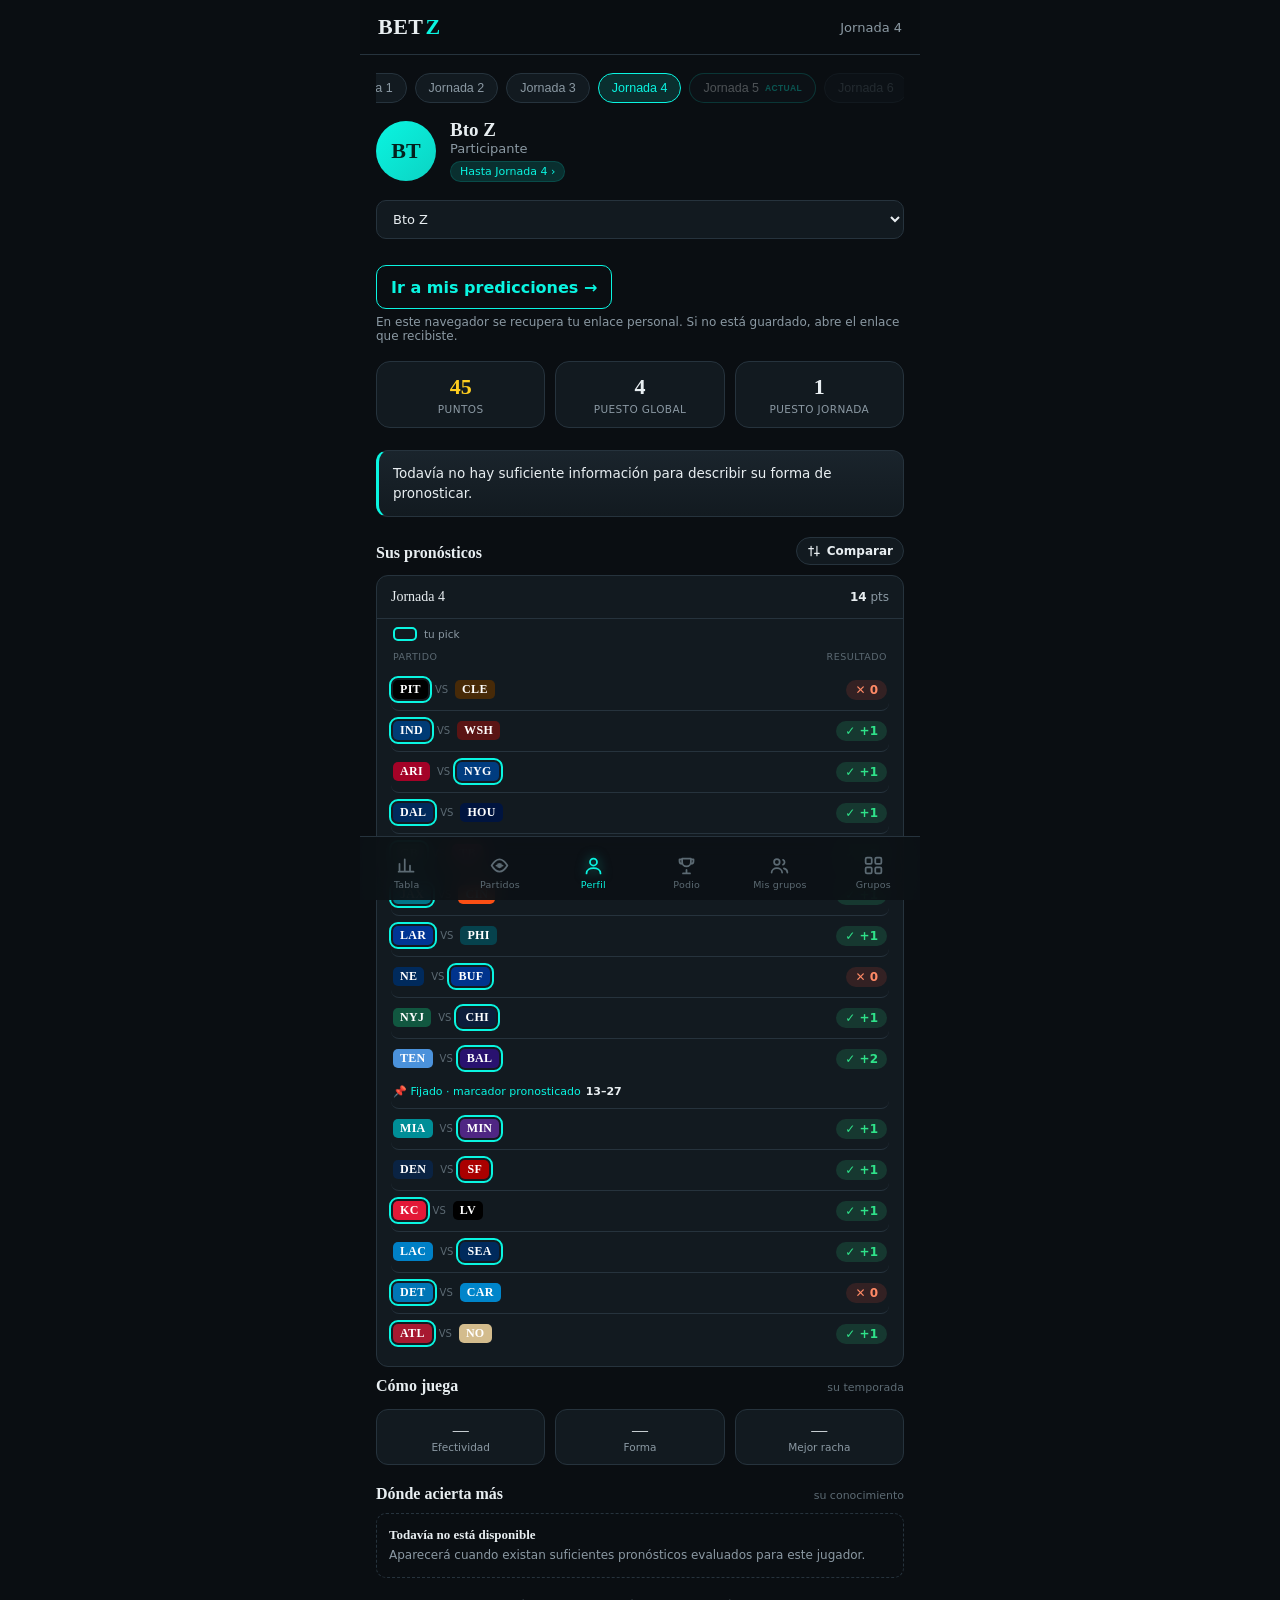
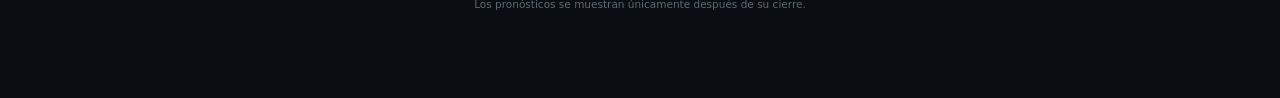
==== commit 667bb59d: "publish(app): BETZ PROD 4486f53" ====
--- a/index.html
+++ b/index.html
@@ -291,6 +291,27 @@
   .lbr .rt{display:flex;align-items:center;gap:10px;justify-self:end}
   .lbr .lead{font-size:10px;color:var(--turq);border:1px solid var(--turq);border-radius:999px;padding:2px 9px;white-space:nowrap}
   .lbr .pw{font-family:var(--display);font-weight:700;font-size:16px;min-width:24px;text-align:right}
+  /* Weekly table: real columns so the Lock Match result and distance line up under their header */
+  .lbr.wkr,.lbr-head{grid-template-columns:22px 32px minmax(0,1fr) 62px 34px 30px;column-gap:10px}
+  .lbr-head{display:grid;align-items:end;row-gap:3px;padding:10px 16px 7px;border-bottom:1px solid var(--line);font-size:9px;color:var(--faint);text-transform:uppercase;letter-spacing:.5px}
+  .lbr-head .hgroup{grid-column:4 / 6;grid-row:1;text-align:center;color:var(--muted);font-weight:700;padding-bottom:3px;border-bottom:1px solid var(--line)}
+  .lbr-head .hname{grid-column:3;grid-row:2}
+  .lbr-head .hres{grid-column:4;grid-row:2;text-align:center}
+  .lbr-head .hdist{grid-column:5;grid-row:2;text-align:center}
+  .lbr-head .hpts{grid-column:6;grid-row:2;text-align:right}
+  .lbr.wkr{padding-top:11px;padding-bottom:11px}
+  .lbr.wkr.you{padding-left:13px}
+  .lbr.wkr .nmw{min-width:0}
+  .lbr.wkr .nm{display:block;overflow:hidden;text-overflow:ellipsis;white-space:nowrap}
+  .lbr.wkr .lead{display:inline-block;margin-top:4px;font-size:9px;padding:1px 7px}
+  .lbr .lead.won{color:var(--gold);border-color:var(--gold)}
+  .lbr.wkr .lkr,.lbr.wkr .lkd{text-align:center;font-variant-numeric:tabular-nums}
+  .lbr.wkr .lkr i{display:inline-grid;place-items:center;width:22px;height:22px;border-radius:50%;font-style:normal;font-size:12px;font-weight:700}
+  .lbr.wkr .lkr .ok{color:var(--green);background:rgba(47,227,138,.15)}
+  .lbr.wkr .lkr .no{color:var(--coral);background:rgba(240,78,54,.15)}
+  .lbr.wkr .lkd{font-size:13px;color:var(--muted)}
+  .lbr.wkr .lk-none{color:var(--faint)}
+  .lbr.wkr .pw{min-width:0}
   .lbr.you{background:var(--turq-dim);border-left:3px solid var(--turq);padding-left:13px}
   .lbr.you .rk{color:var(--turq)}
   .lbr.hidden{display:none} .lb.expanded .lbr.hidden{display:grid}
@@ -412,6 +433,13 @@
   .winlist{display:flex;flex-direction:column}
   .winrow{display:grid;grid-template-columns:38px 26px 1fr 62px 62px;align-items:center;gap:9px;padding:11px 4px;border-bottom:1px solid var(--line);cursor:pointer}
   .winrow:last-child{border-bottom:0}
+  .prizerow{display:grid;grid-template-columns:26px 1fr auto auto;align-items:center;gap:9px;padding:11px 4px;border-bottom:1px solid var(--line);cursor:pointer}
+  .prizerow:last-child{border-bottom:0}
+  .prizerow .av{width:26px;height:26px;border-radius:50%;display:grid;place-items:center;font-size:9px;font-weight:700;font-family:var(--display);color:var(--txt);background:var(--surface2);border:1px solid var(--line)}
+  .prizerow .wnm{font-size:12.5px;min-width:0;overflow:hidden;text-overflow:ellipsis;white-space:nowrap}
+  .prizerow .pwk{font-size:11px;color:var(--muted);white-space:nowrap}
+  .prizerow .pamt{font-family:var(--display);font-weight:700;font-size:14px;color:var(--gold);text-align:right;min-width:62px}
+  .prize-note{font-size:10.5px;color:var(--faint);margin:6px 0 22px}
   .winrow .wwk{font-family:var(--display);font-weight:700;font-size:12px;color:var(--muted)}
   .winrow .av{width:26px;height:26px;border-radius:50%;display:grid;place-items:center;font-size:9px;font-weight:700;font-family:var(--display);color:var(--txt);background:var(--surface2);border:1px solid var(--line)}
   .winrow .wnm{font-size:12.5px;min-width:0;overflow:hidden;text-overflow:ellipsis;white-space:nowrap}
@@ -701,6 +729,7 @@
       </div>
       <div class="lb period-section" id="weekly-leaderboard"></div>
       <div class="period-note" id="weekly-note">—</div>
+      <div class="period-note" id="weekly-lock-note" hidden>Resultado: si acertó al ganador de su partido fijado. Dist.: diferencia entre el total de puntos que pronosticó y el total real (menor es mejor). «–» = sin resultado todavía o sin partido fijado. Solo desempata la jornada.</div>
 
       <div class="sec-title"><h2>Tabla acumulada</h2><span class="hint" id="tabla-sub">—</span></div>
       <div class="lb" id="leaderboard"></div>
@@ -776,6 +805,11 @@
         <p>Empates: golf-split. Posiciones actuales, no premios adjudicados.</p>
         <a style="color:inherit;text-underline-offset:3px" href="reglas/#premios">Ver el reparto de $45,000 y los desempates →</a>
       </aside>
+      <div id="prize-totals-block" hidden>
+        <div class="sec-title"><h2>Premios semanales ganados</h2><span class="hint">acumulado</span></div>
+        <div class="winlist" id="prize-totals"></div>
+        <div class="prize-note">Suma de los premios semanales según los resultados publicados; un empate que persiste reparte el premio por igual. No indica estado de pago.</div>
+      </div>
       <div class="sec-title"><h2>Ganadores por jornada</h2><span class="hint">resultado publicado</span></div>
       <div class="winlist" id="period-winners"></div>
       <div class="podio-note" id="podio-msg">—</div>
@@ -1279,21 +1313,102 @@
   el(prevId).disabled=state.periodIndex<=0;
   el(nextId).disabled=state.periodIndex>=periods().length-1;
 }
-function leaderboardRowsHtml(rows,pointsField){
+function leaderboardRowsHtml(rows,pointsField,extraHtml,leadHtml){
   return rows.map((r,i)=>{
-    const rank=r.rank??r.score_rank??i+1;
+    const rank=r.display_rank??r.rank??r.score_rank??i+1;
     const id=r.user_id;
     const name=r.display_name||id;
     const points=pointsField(r);
     const you=id===state.player?" you":"";
     const rkCls=rank===1?"rk gold":"rk";
     const avCls=rank===1?"av ring":"av";
-    const lead=rank===1?'<span class="lead">va ganando</span>':"";
+    const lead=leadHtml?leadHtml(r,rank):(rank===1?'<span class="lead">va ganando</span>':"");
+    if(extraHtml){
+      // Weekly layout: leader tag under the name, then the extra columns, then points.
+      return '<div class="lbr wkr'+you+'" data-plr="'+escapeHtml(id)+'">'+
+        '<span class="'+rkCls+'">'+fmt(rank)+'</span><span class="'+avCls+'">'+escapeHtml(initials(name,id))+'</span>'+
+        '<span class="nmw"><span class="nm">'+escapeHtml(name)+(id===state.viewer?'<span class="you-tag">· tú</span>':'')+'</span>'+lead+'</span>'+
+        extraHtml(r)+'<span class="pw tnum">'+fmt(points)+'</span></div>';
+    }
     return '<div class="lbr'+you+'" data-plr="'+escapeHtml(id)+'">'+
       '<span class="'+rkCls+'">'+fmt(rank)+'</span><span class="'+avCls+'">'+escapeHtml(initials(name,id))+'</span>'+
       '<span class="nm">'+escapeHtml(name)+(id===state.viewer?'<span class="you-tag">· tú</span>':'')+'</span>'+
       '<div class="rt">'+lead+'<span class="pw tnum">'+fmt(points)+'</span></div></div>';
   }).join("");
+}
+// Weekly prize display. The amount is the confirmed payout configuration
+// (rules: $1,000 per regular-season week, split equally when the tie persists).
+// Winners come only from the published resolution; nothing is re-resolved here.
+const WEEKLY_PRIZE_MXN=1000;
+function fmtMoney(amount){
+  const value=Math.round(Number(amount)*100)/100;
+  if(!Number.isFinite(value)) return "—";
+  return "$"+value.toLocaleString("en-US",Number.isInteger(value)?{}:{minimumFractionDigits:2,maximumFractionDigits:2});
+}
+function weeklyPrizeShare(period){
+  const winners=(period&&period.resolution&&period.resolution.winner_ids)||[];
+  if(!period||period.season_type!=="Regular Season"||!winners.length) return null;
+  return WEEKLY_PRIZE_MXN/winners.length;
+}
+// Lock Match evidence for the weekly table. Prefers the published official
+// lock_match evidence; while a period is still rolling it derives the same two
+// facts from already-published details (frozen lock pick + official score).
+function lockMatchInfo(period,detail,userId){
+  const official=(periodPlayer(period,userId)||{}).lock_match;
+  if(official&&typeof official.eligible==="boolean"){
+    if(!official.eligible) return {state:"none"};
+    if(typeof official.winner_correct==="boolean"&&Number.isInteger(official.total_points_distance)){
+      return {state:"final",correct:official.winner_correct,distance:official.total_points_distance};
+    }
+  }
+  const periodResolved=!!(period&&Array.isArray(period.players)&&period.players.length);
+  for(const match of (detail&&detail.matches)||[]){
+    const pick=(match.picks||[]).find(x=>x.user_id===userId&&x.answered===true&&x.lock===true);
+    if(!pick) continue;
+    const scored=Number.isInteger(match.home_score)&&Number.isInteger(match.away_score);
+    const predicted=Number.isInteger(pick.predicted_home_score)&&Number.isInteger(pick.predicted_away_score);
+    if(!scored||!predicted||typeof pick.correct!=="boolean") return {state:"pending"};
+    return {state:"final",correct:pick.correct,
+      distance:Math.abs((pick.predicted_home_score+pick.predicted_away_score)-(match.home_score+match.away_score))};
+  }
+  return {state:periodResolved?"none":"pending"};
+}
+function lockCellsHtml(info){
+  if(!info||info.state!=="final"){
+    const why=info&&info.state==="pending"?"Su partido fijado aún no tiene resultado":"Sin partido fijado";
+    return '<span class="lkr lk-none" title="'+why+'">–</span><span class="lkd lk-none" title="'+why+'">–</span>';
+  }
+  const label=info.correct?"Acertó al ganador de su partido fijado":"No acertó al ganador de su partido fijado";
+  return '<span class="lkr" title="'+label+'"><i class="'+(info.correct?"ok":"no")+'" aria-label="'+label+'">'+(info.correct?"✓":"✕")+'</i></span>'+
+    '<span class="lkd" title="Distancia al total real de puntos">'+fmt(info.distance)+'</span>';
+}
+// Provisional weekly leader(s) among the players tied on top points, mirroring
+// the published weekly criteria with what is known so far: valid Lock Match,
+// then correct Lock winner, then smallest total-points distance. A Lock Match
+// without an official score yet cannot lead a tie. Display only: the official
+// winner always comes from the published resolution.
+function provisionalWeeklyLeaders(topRows,infoOf){
+  let candidates=topRows.map(row=>({id:row.user_id,info:infoOf(row.user_id)||{state:"none"}}));
+  const withLock=candidates.filter(c=>c.info.state!=="none");
+  if(withLock.length) candidates=withLock;
+  const correct=candidates.filter(c=>c.info.state==="final"&&c.info.correct===true);
+  if(correct.length) candidates=correct;
+  const measurable=candidates.filter(c=>c.info.state==="final"&&Number.isFinite(c.info.distance));
+  if(measurable.length){
+    const minimum=Math.min(...measurable.map(c=>c.info.distance));
+    candidates=measurable.filter(c=>c.info.distance===minimum);
+  }
+  return new Set(candidates.map(c=>c.id));
+}
+// Weekly rows in display order. Players tied on top points who are not the
+// leader(s)/winner(s) are listed right after them with the next position.
+function weeklyDisplayRows(rows,leaderIds){
+  const pointsRank=row=>row.score_rank??999;
+  const top=rows.filter(row=>pointsRank(row)===1);
+  const leaders=top.filter(row=>leaderIds.has(row.user_id));
+  const split=leaders.length>0&&leaders.length<top.length;
+  return rows.map(row=>({...row,display_rank:split&&pointsRank(row)===1&&!leaderIds.has(row.user_id)?leaders.length+1:pointsRank(row)}))
+    .sort((a,b)=>a.display_rank-b.display_rank||pointsRank(a)-pointsRank(b)||String(a.user_id).localeCompare(String(b.user_id)));
 }
 function provisionalWeeklyTable(detail){
   const matches=(detail&&detail.matches)||[];
@@ -1341,7 +1456,19 @@
   const official=(p&&p.players||[]).slice().sort((a,b)=>(a.score_rank??999)-(b.score_rank??999)||String(a.user_id).localeCompare(String(b.user_id)));
   const provisional=official.length?null:provisionalWeeklyTable(activePeriodDetails());
   const weekly=official.length?official:(provisional&&provisional.rows||[]);
-  el("weekly-leaderboard").innerHTML=leaderboardRowsHtml(weekly,r=>r.score&&r.score.total_points)||'<div class="empty-contract"><span class="ec-title">Jornada en curso</span><p>La tabla aparecerá al publicarse el primer resultado.</p></div>';
+  const weeklyDetail=activePeriodDetails();
+  const weeklyLockInfo=new Map(weekly.map(r=>[r.user_id,lockMatchInfo(p,weeklyDetail,r.user_id)]));
+  // Closed period: the published winners lead and are tagged "ganó".
+  // Rolling period: the provisional tie-break leader(s) are tagged "va ganando".
+  const weeklyLeaderIds=official.length
+    ? new Set((p&&p.resolution&&p.resolution.winner_ids)||[])
+    : provisionalWeeklyLeaders(weekly.filter(r=>(r.score_rank??999)===1),id=>weeklyLockInfo.get(id));
+  const weeklyRows=weeklyDisplayRows(weekly,weeklyLeaderIds);
+  const weeklyLead=r=>!weeklyLeaderIds.has(r.user_id)?"":official.length?'<span class="lead won">ganó</span>':'<span class="lead">va ganando</span>';
+  el("weekly-lock-note").hidden=!weekly.length;
+  const weeklyHead='<div class="lbr-head" aria-hidden="true"><span class="hgroup">Partido fijado</span><span class="hname">Jugador</span>'+
+    '<span class="hres">Resultado</span><span class="hdist">Dist.</span><span class="hpts">Pts</span></div>';
+  el("weekly-leaderboard").innerHTML=(weekly.length?weeklyHead:"")+leaderboardRowsHtml(weeklyRows,r=>r.score&&r.score.total_points,r=>lockCellsHtml(weeklyLockInfo.get(r.user_id)),weeklyLead)||'<div class="empty-contract"><span class="ec-title">Jornada en curso</span><p>La tabla aparecerá al publicarse el primer resultado.</p></div>';
   el("weekly-note").textContent=official.length
     ? fmt(p.evaluated_match_count)+" partidos evaluados · "+(p.resolution&&p.resolution.winner_ids||[]).length+" ganador(es)"
     : weekly.length
@@ -1473,16 +1600,33 @@
   }).join("");
   el("podium-fourth").querySelectorAll("[data-plr]").forEach(x=>x.onclick=()=>{selectPlayer(x.dataset.plr);go("perfil");});
   const winners=[];
+  const prizeTotals=new Map();
   for(const p of periods().slice().reverse()){
-    for(const id of (p.resolution&&p.resolution.winner_ids)||[]){
+    const winnerIds=(p.resolution&&p.resolution.winner_ids)||[];
+    const share=weeklyPrizeShare(p);
+    for(const id of winnerIds){
       const pr=periodPlayer(p,id)||{};
+      if(share!==null){
+        const total=prizeTotals.get(id)||{user_id:id,display_name:pr.display_name||id,amount:0,weeks:0};
+        total.amount+=share; total.weeks+=1;
+        prizeTotals.set(id,total);
+      }
+      const split=share!==null&&winnerIds.length>1?'<span class="done">reparto ÷'+winnerIds.length+'</span>':"";
       winners.push('<div class="winrow" data-plr="'+escapeHtml(id)+'"><span class="wwk">'+escapeHtml(periodLabel(p).replace("Jornada ","J"))+'</span>'+
-        '<span class="av">'+escapeHtml(initials(pr.display_name,id))+'</span><span class="wnm">'+escapeHtml(pr.display_name||id)+'</span>'+
-        '<span class="wsem tnum">'+fmt(pr.score&&pr.score.total_points)+' pts</span><span class="wacc">✓</span></div>');
+        '<span class="av">'+escapeHtml(initials(pr.display_name,id))+'</span><span class="wnm">'+escapeHtml(pr.display_name||id)+split+'</span>'+
+        '<span class="wsem tnum">'+fmt(pr.score&&pr.score.total_points)+' pts</span><span class="wacc tnum">'+(share!==null?fmtMoney(share):"✓")+'</span></div>');
     }
   }
   el("period-winners").innerHTML=winners.join("");
   el("period-winners").querySelectorAll("[data-plr]").forEach(x=>x.onclick=()=>{selectPlayer(x.dataset.plr);go("perfil");});
+  const totals=[...prizeTotals.values()].sort((a,b)=>b.amount-a.amount||String(a.display_name).localeCompare(String(b.display_name)));
+  el("prize-totals-block").hidden=!totals.length;
+  el("prize-totals").innerHTML=totals.map(t=>'<div class="prizerow" data-plr="'+escapeHtml(t.user_id)+'">'+
+    '<span class="av">'+escapeHtml(initials(t.display_name,t.user_id))+'</span>'+
+    '<span class="wnm">'+escapeHtml(t.display_name)+(t.user_id===state.viewer?' · tú':'')+'</span>'+
+    '<span class="pwk">'+t.weeks+(t.weeks===1?' jornada':' jornadas')+'</span>'+
+    '<span class="pamt tnum">'+fmtMoney(t.amount)+'</span></div>').join("");
+  el("prize-totals").querySelectorAll("[data-plr]").forEach(x=>x.onclick=()=>{selectPlayer(x.dataset.plr);go("perfil");});
   el("podio-msg").textContent=groups.length
     ? "El campeón y los premios se confirman al cierre. Esta pantalla presenta posiciones y ganadores ya publicados, sin estado de pago."
     : "La competencia todavía no tiene posiciones publicadas.";
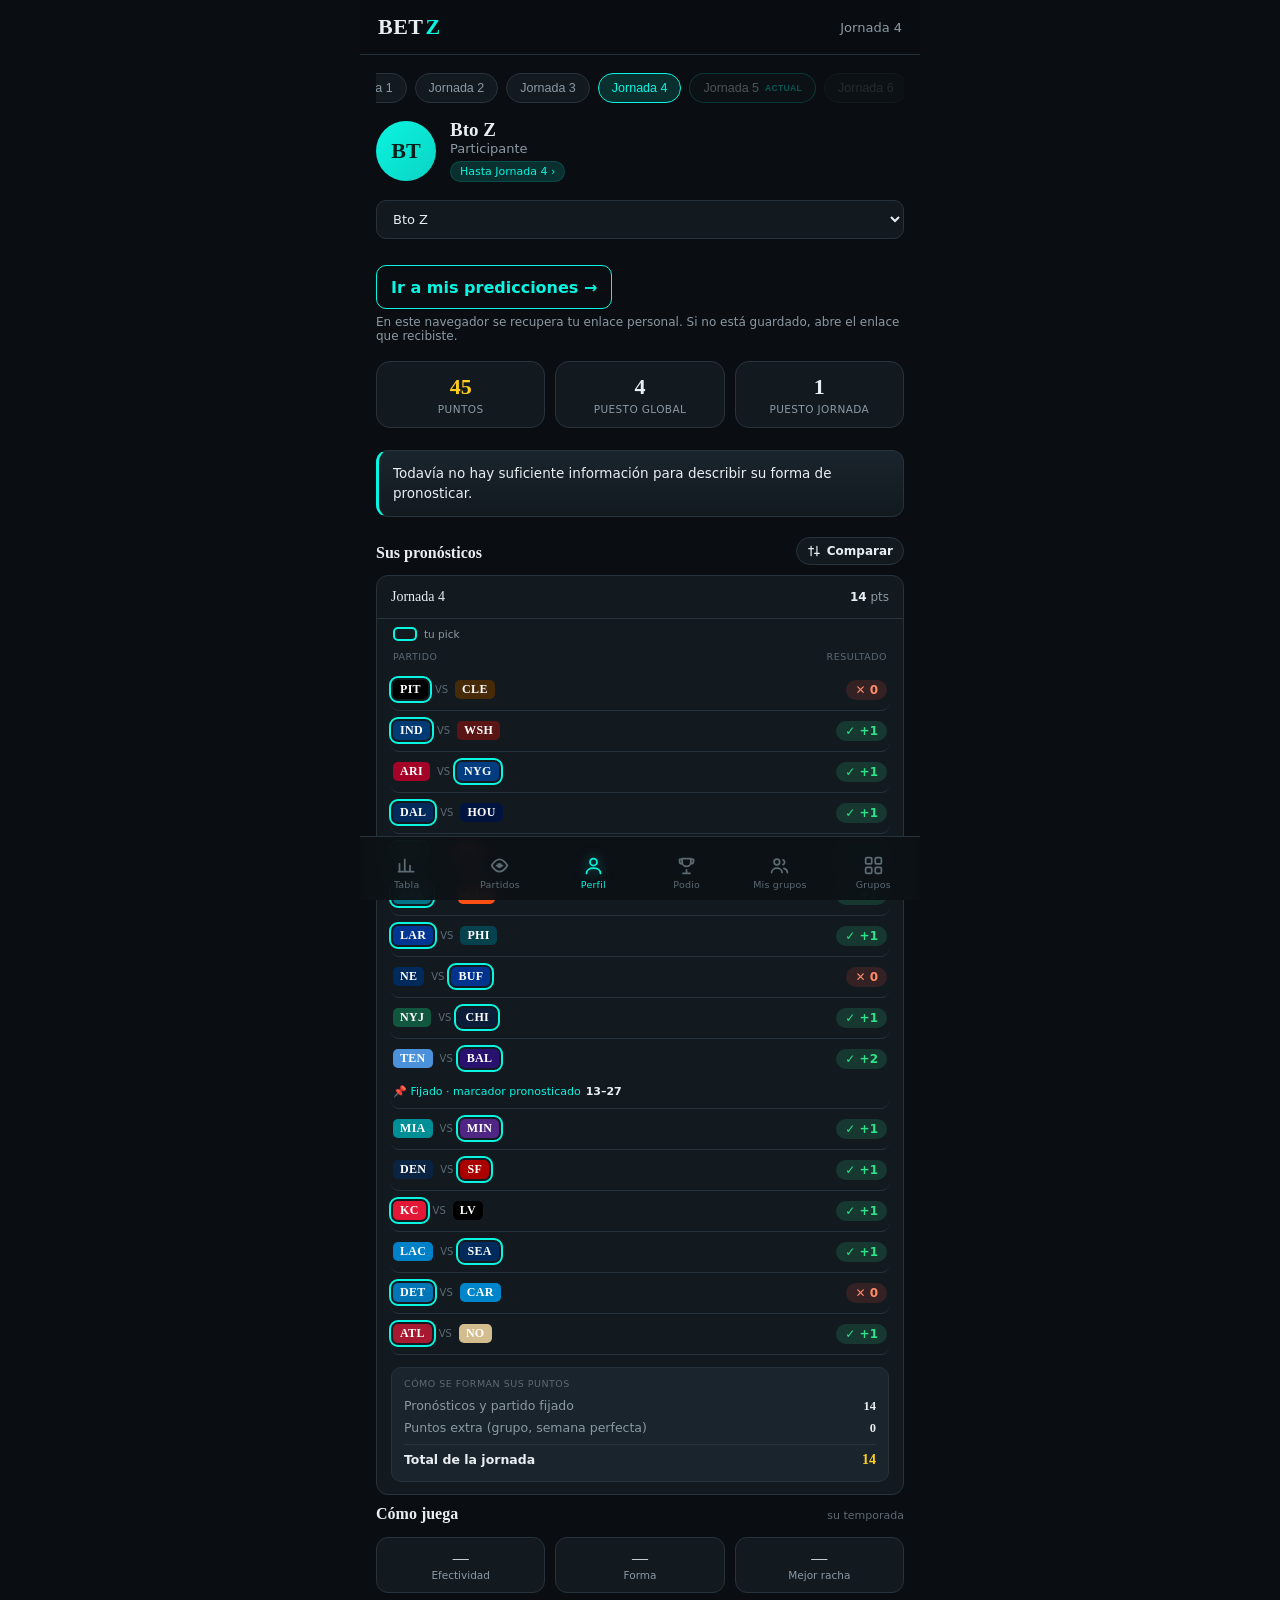
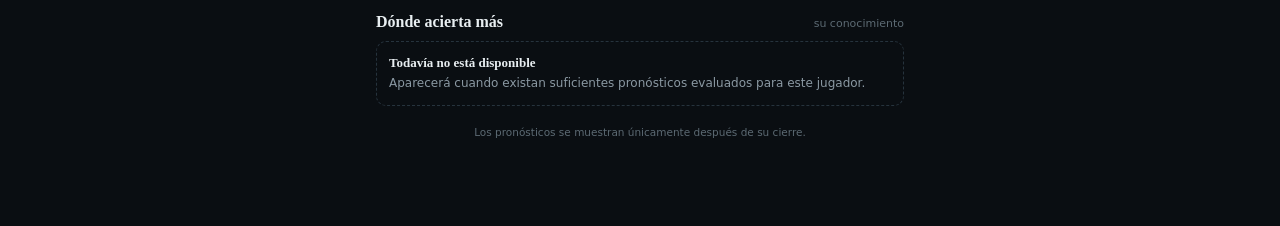
==== commit f16af24d: "publish(app): BETZ PROD 35e1c0a" ====
--- a/index.html
+++ b/index.html
@@ -130,6 +130,14 @@
   .wk-body{display:none;border-top:1px solid var(--line);padding:6px 14px 12px}
   .wk.open .wk-body{display:block}
   .wk.locked .wk-head{color:var(--muted)}
+  .pk-sum{margin-top:12px;padding:10px 12px;border:1px solid var(--line);border-radius:10px;background:var(--surface2)}
+  .pk-sum .ps-title{font-size:9.5px;letter-spacing:.5px;text-transform:uppercase;color:var(--faint);margin-bottom:6px}
+  .pk-sum .ps-row{display:flex;justify-content:space-between;align-items:baseline;gap:10px;font-size:12.5px;padding:3px 0;color:var(--muted)}
+  .pk-sum .ps-row b{font-family:var(--display);font-weight:700;color:var(--txt);font-variant-numeric:tabular-nums}
+  .pk-sum .ps-row.extra b{color:var(--turq)}
+  .pk-sum .ps-row.total{margin-top:5px;padding-top:7px;border-top:1px solid var(--line);color:var(--txt);font-weight:700}
+  .pk-sum .ps-row.total b{color:var(--gold);font-size:14px}
+  .pk-sum .ps-note{font-size:10.5px;color:var(--faint);line-height:1.45;margin-top:4px}
   .lockmsg{font-size:12px;color:var(--faint);padding:12px 2px;display:flex;align-items:center;gap:8px}
 
   .pk-legend{display:flex;align-items:center;gap:7px;padding:2px 2px 8px;font-size:10.5px;color:var(--muted)}
@@ -1872,7 +1880,8 @@
   const points=score ? '<b>'+fmt(score.points)+'</b> pts'+(score.provisional?'<small>subtotal provisional</small>':'') : "—";
   host.innerHTML='<div class="wk open"><div class="wk-head"><div class="l"><span class="wname">'+escapeHtml(periodLabel(period))+'</span></div><span class="pts tnum'+(score&&score.provisional?' provisional':'')+'">'+points+'</span></div>'+
     '<div class="wk-body"><div class="pk-legend" aria-label="El contorno turquesa identifica tu pick"><span class="pk-legend-mark" aria-hidden="true"></span><span>tu pick</span></div>'+
-    '<div class="pk-head"><span>Partido</span><span class="r3">Resultado</span></div>'+rows+'</div></div>';
+    '<div class="pk-head"><span>Partido</span><span class="r3">Resultado</span></div>'+rows+
+    weeklyBreakdownHtml(weeklyBreakdownModel(period,state.player,detail))+'</div></div>';
   paintTeams(host);
   host.querySelectorAll("[data-match]").forEach(row=>row.onclick=()=>{
     go("partidos");
@@ -1903,6 +1912,42 @@
     if(pick.answered===true && !seen.has(pick.user_id)) seen.set(pick.user_id,{user_id:pick.user_id,display_name:pick.display_name||pick.user_id});
   }
   return [...seen.values()];
+}
+// Weekly points breakdown for the profile. Published periods show the persisted
+// Scoring split (components + each awarded Modifier = total); nothing is
+// recomputed. Rolling periods only state that extras are decided at close.
+const MODIFIER_LABELS={
+  random_group_modifier:"Punto de grupo · mejor promedio de la jornada",
+  perfect_week_modifier:"Semana perfecta"
+};
+function weeklyBreakdownModel(period,userId,detail){
+  const row=periodPlayer(period,userId);
+  const score=row&&row.score;
+  if(score&&score.total_points!=null){
+    const modifiers=(Array.isArray(score.modifiers)?score.modifiers:[])
+      .filter(m=>m&&Number.isFinite(m.points_awarded)&&m.points_awarded!==0)
+      .map(m=>({label:MODIFIER_LABELS[m.modifier_id]||"Puntos extra",points:m.points_awarded}));
+    const extra=modifiers.reduce((sum,m)=>sum+m.points,0);
+    const base=Number.isFinite(score.component_points)?score.component_points:score.total_points-extra;
+    return {provisional:false,base,modifiers,total:score.total_points};
+  }
+  const subtotal=publishedPointsSubtotal(detail,userId);
+  return subtotal?{provisional:true,base:subtotal.points,modifiers:[],total:null}:null;
+}
+function weeklyBreakdownHtml(model){
+  if(!model) return "";
+  const signed=value=>(value>0?"+":"")+fmt(value);
+  if(model.provisional){
+    return '<div class="pk-sum"><div class="ps-title">Cómo se forman sus puntos</div>'+
+      '<div class="ps-row"><span>Pronósticos y partido fijado (hasta ahora)</span><b>'+fmt(model.base)+'</b></div>'+
+      '<div class="ps-note">El punto de grupo y la semana perfecta se definen al cerrar la jornada; todavía no se suman.</div></div>';
+  }
+  const extras=model.modifiers.length
+    ? model.modifiers.map(m=>'<div class="ps-row extra"><span>'+escapeHtml(m.label)+'</span><b>'+signed(m.points)+'</b></div>').join("")
+    : '<div class="ps-row"><span>Puntos extra (grupo, semana perfecta)</span><b>0</b></div>';
+  return '<div class="pk-sum"><div class="ps-title">Cómo se forman sus puntos</div>'+
+    '<div class="ps-row"><span>Pronósticos y partido fijado</span><b>'+fmt(model.base)+'</b></div>'+extras+
+    '<div class="ps-row total"><span>Total de la jornada</span><b>'+fmt(model.total)+'</b></div></div>';
 }
 function publishedPointsSubtotal(detail,userId){
   let points=0,evaluatedMatchCount=0;
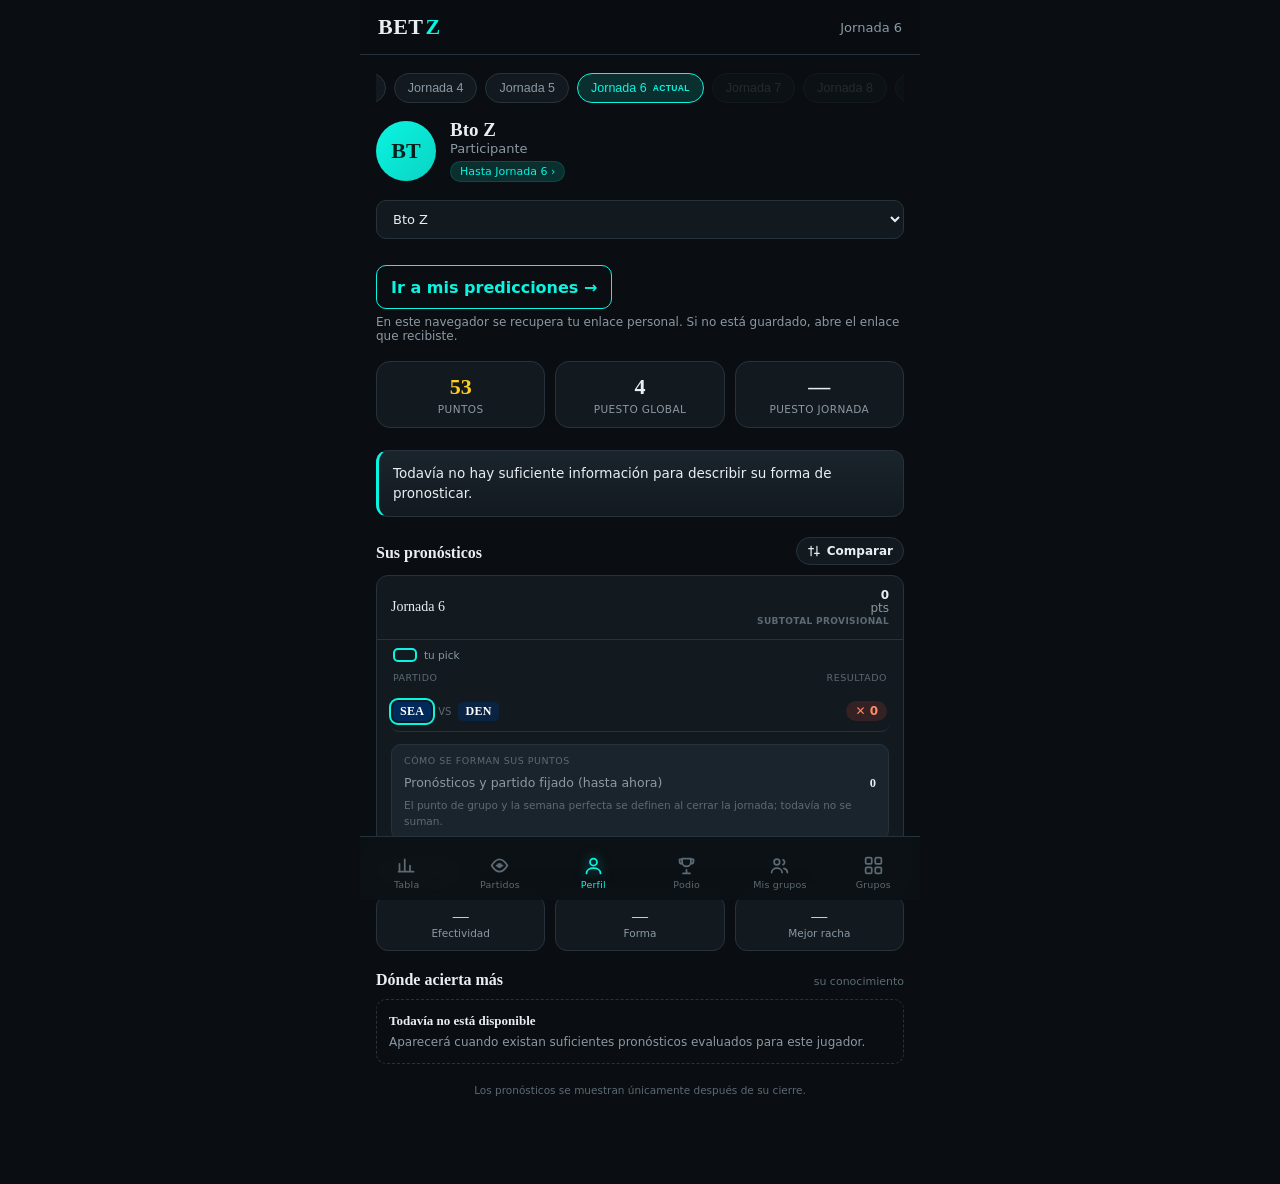
==== commit 57c27c57: "publish(app): BETZ PROD 2fb46f7" ====
--- a/index.html
+++ b/index.html
@@ -58,6 +58,12 @@
   .idrow .pod{display:inline-block;margin-top:5px;font-size:11px;color:var(--turq);
     border:1px solid var(--turq-dim);background:var(--turq-dim);padding:3px 9px;border-radius:999px;cursor:pointer;transition:transform .08s,border-color .12s}
   .idrow .pod:active{transform:scale(.96);border-color:var(--turq)}
+  /* Chip de alerta del perfil: solo aparece cuando hay algo pendiente (menos ruido) */
+  .idrow .pickchip{margin-left:6px;display:inline-flex;align-items:center;gap:5px}
+  .idrow .pickchip[hidden]{display:none}
+  .idrow .pickchip.pending{color:var(--coral);border-color:rgba(255,138,102,.45);background:rgba(255,138,102,.10)}
+  .idrow .pickchip.nolock{color:var(--muted);border-color:var(--line);background:transparent;cursor:default}
+  .idrow span.pickchip.pending{cursor:default}
   /* Personal-link welcome: greeting morphs into the profile header (~doubled hold) */
   .idrow{position:relative}
   .idgreet{position:absolute;left:74px;right:0;top:50%;transform:translateY(-50%);opacity:0;pointer-events:none}
@@ -203,10 +209,27 @@
   .mx-top{display:flex;flex-wrap:wrap;align-items:center;justify-content:space-between;gap:10px;margin-bottom:11px}
   .mx-final{font-size:12px;color:var(--muted);font-family:var(--display);font-weight:700;white-space:nowrap}
   .mx-final .tnum{color:var(--txt)}
-  .cbar{height:8px;border-radius:5px;overflow:hidden;display:flex;background:var(--surface2)}
-  .cbar span{height:100%;background:#8B99A3}
-  .clabels{display:flex;justify-content:space-between;font-size:11px;margin-top:5px;color:var(--muted)}
+  .consensus-viz{--reveal-delay:0ms}
+  .clabels{display:grid;grid-template-columns:1fr auto 1fr;align-items:center;gap:7px;font-size:11px;margin-bottom:6px;color:var(--muted);font-variant-numeric:tabular-nums}
+  .clabels .away-label{grid-column:1;min-width:0}
+  .clabels .home-label{grid-column:3;min-width:0;text-align:right}
   .clabels b{color:var(--txt)}
+  .cbar-tie{grid-column:2;color:var(--turq);font-size:8.5px;font-weight:700;letter-spacing:.45px}
+  .consensus-winner{display:inline-block;margin-left:3px;color:var(--turq);font-size:10px;font-weight:800;opacity:0;transition:opacity 140ms var(--ease-out) calc(var(--reveal-delay) + 260ms)}
+  .cbar{position:relative;height:10px;border:1px solid rgba(232,238,241,.3);border-radius:999px;overflow:hidden;display:flex;background:var(--surface2)}
+  .cbar-segment{--tc:#8B99A3;position:relative;height:100%;overflow:hidden}
+  .cbar-fill{display:block;width:100%;height:100%;background-color:var(--tc);transition:clip-path 260ms var(--ease-out) var(--reveal-delay)}
+  .cbar-segment.away .cbar-fill{clip-path:inset(0 100% 0 0)}
+  .cbar-segment.home .cbar-fill{clip-path:inset(0 0 0 100%)}
+  .cbar-segment.minority .cbar-fill{background-image:repeating-linear-gradient(135deg,rgba(232,238,241,.18) 0 1px,transparent 1px 4px)}
+  .cbar-segment.winner::after{content:"";position:absolute;inset:0;border:1px solid var(--turq);opacity:0;pointer-events:none;transition:opacity 140ms var(--ease-out) calc(var(--reveal-delay) + 260ms)}
+  .cbar-divider{position:absolute;z-index:2;top:-1px;bottom:-1px;width:2px;background:var(--turq);transform:translateX(-1px);opacity:0;transition:opacity 110ms var(--ease-out) calc(var(--reveal-delay) + 205ms)}
+  .consensus-viz.is-revealed .cbar-fill{clip-path:inset(0)}
+  .consensus-viz.is-revealed .cbar-divider,.consensus-viz.is-revealed .cbar-segment.winner::after,.consensus-viz.is-revealed .consensus-winner{opacity:1}
+  .consensus-empty{height:27px;border:1px dashed rgba(139,153,163,.3);border-radius:8px;background:rgba(26,36,44,.36);display:grid;place-items:center;color:var(--faint);font-size:10.5px}
+  @media (prefers-reduced-motion:reduce){
+    .cbar-fill,.cbar-divider,.cbar-segment.winner::after,.consensus-winner{transition:none!important}
+  }
   .mx-meta{font-size:11.5px;color:var(--muted);margin-top:9px;display:flex;align-items:center;gap:9px;flex-wrap:wrap}
   .mx-meta .you b{color:var(--turq)}
   .divided{color:var(--gold);border:1px solid rgba(255,206,31,.3);background:rgba(255,206,31,.1);padding:1px 7px;border-radius:999px;font-size:9.5px;text-transform:uppercase;letter-spacing:.3px}
@@ -751,7 +774,7 @@
         <div id="p-idtext">
           <div class="name" id="p-name">—</div>
           <div class="handle" id="p-handle">—</div>
-          <span class="pod" id="p-cp" data-go="tabla">—</span>
+          <span class="pod" id="p-cp" data-go="tabla">—</span><span class="pod pickchip" id="p-nolock" hidden></span><span id="p-pickchip-slot"></span>
         </div>
         <div class="idgreet" id="p-greet" aria-hidden="true"><span class="hi" id="p-greet-hi">Hola</span><span class="sub" id="p-greet-sub">Bienvenido a BETZ</span></div>
       </div>
@@ -1685,7 +1708,46 @@
 }
 function paintTeams(scope){
   scope.querySelectorAll(".tm[data-team]").forEach(x=>{const c=TEAM_COLORS[x.dataset.team];if(c)x.style.setProperty("--tc",c);});
-  scope.querySelectorAll(".cbar span[data-team]").forEach(x=>{const c=TEAM_COLORS[x.dataset.team];if(c)x.style.background=c;});
+  scope.querySelectorAll(".cbar-segment[data-team]").forEach(x=>{const c=TEAM_COLORS[x.dataset.team];if(c)x.style.setProperty("--tc",c);});
+}
+function consensusEmptyHtml(copy){
+  return '<div class="consensus-empty">'+escapeHtml(copy)+'</div>';
+}
+function consensusBarHtml(away,home,ad,hd,winnerTeam){
+  const awayRate=Math.max(0,Math.min(1,Number(ad&&ad.prediction_rate)||0));
+  const homeRate=Math.max(0,Math.min(1,Number(hd&&hd.prediction_rate)||0));
+  const rawAwayCount=Number(ad&&ad.prediction_count),rawHomeCount=Number(hd&&hd.prediction_count);
+  const awayCount=Number.isFinite(rawAwayCount)?Math.max(0,rawAwayCount):0;
+  const homeCount=Number.isFinite(rawHomeCount)?Math.max(0,rawHomeCount):0;
+  if(awayCount+homeCount===0) return consensusEmptyHtml("Sin votos publicados");
+  const both=awayRate>0&&homeRate>0,tied=both&&Math.abs(awayRate-homeRate)<1e-9;
+  const sideClass=(rate,other)=>tied?"":rate>other?" majority":" minority";
+  const winnerClass=team=>winnerTeam===team?" winner":"";
+  const winnerMark=team=>winnerTeam===team?'<span class="consensus-winner" aria-label="Ganó">✓</span>':"";
+  const segment=(team,side,rate,other)=>rate<=0?"":'<span class="cbar-segment '+side+sideClass(rate,other)+winnerClass(team)+'" data-team="'+escapeHtml(team)+'" style="width:'+Math.round(rate*10000)/100+'%" aria-hidden="true"><span class="cbar-fill"></span></span>';
+  const divider=both?'<span class="cbar-divider" style="left:'+Math.round(awayRate*10000)/100+'%" aria-hidden="true"></span>':"";
+  const tieLabel=tied?'<span class="cbar-tie">DIVIDIDO</span>':"";
+  const winnerCopy=winnerTeam?', ganó '+escapeHtml(winnerTeam):"";
+  return '<div class="consensus-viz"><div class="clabels"><span class="away-label"><b>'+escapeHtml(away)+' '+pct(awayRate)+'</b> · '+awayCount+winnerMark(away)+'</span>'+tieLabel+
+    '<span class="home-label">'+homeCount+' · <b>'+pct(homeRate)+' '+escapeHtml(home)+'</b>'+winnerMark(home)+'</span></div>'+
+    '<div class="cbar" role="img" aria-label="Consenso: '+escapeHtml(away)+' '+pct(awayRate)+', '+escapeHtml(home)+' '+pct(homeRate)+winnerCopy+'">'+
+    segment(away,"away",awayRate,homeRate)+segment(home,"home",homeRate,awayRate)+divider+'</div></div>';
+}
+function revealConsensusBars(scope){
+  if(scope.__consensusRevealObserver) scope.__consensusRevealObserver.disconnect();
+  const visualizations=[...scope.querySelectorAll(".consensus-viz")];
+  if(!visualizations.length) return;
+  const reveal=(viz,index=0)=>{viz.style.setProperty("--reveal-delay",Math.min(index,3)*40+"ms");viz.classList.add("is-revealed");};
+  if(matchMedia("(prefers-reduced-motion: reduce)").matches||!("IntersectionObserver" in window)){
+    visualizations.forEach(reveal); return;
+  }
+  const observer=new IntersectionObserver(entries=>{
+    entries.filter(entry=>entry.isIntersecting).sort((a,b)=>a.boundingClientRect.top-b.boundingClientRect.top).forEach((entry,index)=>{
+      reveal(entry.target,index); observer.unobserve(entry.target);
+    });
+  },{threshold:.35});
+  scope.__consensusRevealObserver=observer;
+  visualizations.forEach(viz=>observer.observe(viz));
 }
 function consensusBadge(ci,cp){
   if(!ci) return '<span class="consensus-result">sin consenso publicado</span>';
@@ -1711,7 +1773,9 @@
     const hd=dist.get(home)||{prediction_count:0,prediction_rate:0};
     const ad=dist.get(away)||{prediction_count:0,prediction_rate:0};
     const own=(md.picks||[]).find(x=>x.user_id===state.player);
-    const final=Number.isInteger(md.home_score)&&Number.isInteger(md.away_score)
+    const isFinal=Number.isInteger(md.home_score)&&Number.isInteger(md.away_score);
+    const winnerTeam=isFinal&&md.home_score!==md.away_score?(md.home_score>md.away_score?home:away):"";
+    const final=isFinal
       ? '<strong class="tnum" style="font-size:20px">'+away+' '+md.away_score+' – '+home+' '+md.home_score+'</strong><div style="color:var(--turq);font-size:12px">'+(md.home_score===md.away_score?'Final · Empate':'Final · Ganó '+(md.home_score>md.away_score?home:away))+'</div>'
       : 'Pendiente';
     const ownCopy=!matchPublished
@@ -1719,11 +1783,7 @@
       : own&&own.answered
       ? '<span class="you">Pronóstico de '+escapeHtml(own.display_name||"este jugador")+': <b>'+escapeHtml(own.selected_team_id)+'</b></span>'
       : '<span class="you">Sin pronóstico</span>';
-    const consensusHtml=ci
-      ? '<div class="cbar"><span data-team="'+away+'" style="width:'+Math.round(ad.prediction_rate*100)+'%"></span>'+
-        '<span data-team="'+home+'" style="width:'+Math.round(hd.prediction_rate*100)+'%"></span></div><div class="clabels">'+
-        '<span><b>'+away+' '+pct(ad.prediction_rate)+'</b> · '+ad.prediction_count+'</span><span><b>'+home+' '+pct(hd.prediction_rate)+'</b> · '+hd.prediction_count+'</span></div>'
-      : '<div class="md-cap" style="margin:12px 0 2px">Consenso disponible después del cierre.</div>';
+    const consensusHtml=ci?consensusBarHtml(away,home,ad,hd,winnerTeam):consensusEmptyHtml("Sin consenso publicado");
     return '<article class="mx" data-match="'+escapeHtml(id)+'"><div class="mx-top"><div class="pk-game">'+
       '<span class="tm" data-team="'+away+'">'+away+'</span><span class="x">vs</span><span class="tm" data-team="'+home+'">'+home+'</span></div>'+
       '<div class="mx-final">'+final+'</div></div>'+consensusHtml+
@@ -1731,6 +1791,7 @@
   });
   el("matches-list").innerHTML=cards.join("")||'<div class="empty-contract"><span class="ec-title">Sin partidos publicados</span><p>Este periodo todavía no tiene consenso visible.</p></div>';
   paintTeams(el("matches-list"));
+  revealConsensusBars(el("matches-list"));
   if(publishedDetails) el("matches-list").querySelectorAll("[data-match]").forEach(x=>{if(publishedMatches.has(x.dataset.match))x.onclick=()=>openMatch(x.dataset.match);});
 }
 el("matches-prev").onclick=()=>setPeriod(-1);
@@ -1748,6 +1809,8 @@
     (cp?(cp.correct?"La mayoría acertó: ganó el favorito de la comunidad.":"La mayoría falló: ganó el otro equipo."):"El consenso está publicado; su evaluación está pendiente.");
   const isFinal=Number.isInteger(md.home_score)&&Number.isInteger(md.away_score);
   const homeWon=isFinal&&md.home_score>md.away_score,awayWon=isFinal&&md.away_score>md.home_score;
+  const winnerTeam=awayWon?away:homeWon?home:"";
+  const consensusHtml=ci?consensusBarHtml(away,home,ad,hd,winnerTeam):consensusEmptyHtml("Sin consenso publicado");
   const score=isFinal
     ? '<div class="md-score"><div class="md-tm'+(awayWon?' win':'')+'"><span class="tm" data-team="'+away+'">'+away+'</span><span class="sc">'+md.away_score+'</span></div>'+
       '<span class="md-sep">–</span><div class="md-tm'+(homeWon?' win':'')+'"><span class="tm" data-team="'+home+'">'+home+'</span><span class="sc">'+md.home_score+'</span></div></div>'
@@ -1764,9 +1827,7 @@
   const host=el("match-detail");
   host.innerHTML='<div class="md-top"><button class="md-back" type="button">‹ Volver</button></div><div class="md-body">'+
     '<div class="md-status">'+escapeHtml(periodLabel(activePeriod()))+' · '+(isFinal?'Final':'Pendiente')+'</div>'+score+correctionNote+
-    (md.headline?'<div class="md-headline"><span class="lbl">Titular del proveedor</span>'+escapeHtml(md.headline)+'</div>':'')+quarterTable+'<div class="md-sec">Consenso</div><div class="cbar">'+
-    '<span data-team="'+away+'" style="width:'+Math.round(ad.prediction_rate*100)+'%"></span><span data-team="'+home+'" style="width:'+Math.round(hd.prediction_rate*100)+'%"></span></div>'+
-    '<div class="clabels"><span>'+away+' '+(ci?pct(ad.prediction_rate):'—')+' · '+ (ci?ad.prediction_count:'—') +'</span><span>'+home+' '+(ci?pct(hd.prediction_rate):'—')+' · '+ (ci?hd.prediction_count:'—') +'</span></div>'+
+    (md.headline?'<div class="md-headline"><span class="lbl">Titular del proveedor</span>'+escapeHtml(md.headline)+'</div>':'')+quarterTable+'<div class="md-sec">Consenso</div>'+consensusHtml+
     '<div class="md-narr"><span class="lbl">La comunidad en este partido</span>'+escapeHtml(insight)+'</div>'+
     '<div class="md-sec">¿Quién eligió a…?</div><div class="md-sel"><button data-team-sel="'+away+'"><span class="tm" data-team="'+away+'">'+away+'</span><span class="n">'+ (ci?ad.prediction_count:'—') +'</span></button>'+
     '<button data-team-sel="'+home+'"><span class="tm" data-team="'+home+'">'+home+'</span><span class="n">'+ (ci?hd.prediction_count:'—') +'</span></button></div>'+
@@ -1787,7 +1848,7 @@
       go("perfil");
     });
   });
-  host.classList.add("on"); host.scrollTop=0; document.body.style.overflow="hidden";
+  host.classList.add("on"); revealConsensusBars(host); host.scrollTop=0; document.body.style.overflow="hidden";
 }
 function closeMatch(){ const host=el("match-detail");host.classList.remove("on");host.innerHTML="";document.body.style.overflow=""; }
 
@@ -2076,6 +2137,8 @@
   if(!hasProfile) el("p-handle").textContent = selectedPeriodLabel();
   el("p-av").textContent = hasProfile?initials(row.display_name, state.player):"Z";
   el("p-cp").textContent = (hasProfile?"Hasta ":"")+selectedPeriodLabel()+(hasProfile?" ›":"");
+  renderPickChips(hasProfile);
+  loadProfilePickStatuses();
   el("p-pts").textContent = fmt(row.total_points);
   el("p-rank").textContent = fmt(row.rank);
   const weekly=periodPlayer(activePeriod(),state.player);
@@ -2253,6 +2316,73 @@
   sgState.busy=false; renderGrupos();
 }
 
+// Alertas del perfil (solo frontend, sin ampliar el receptor).
+// 1) "Jornada N · picks pendientes": antes del cierre, para la jornada en captura, usando
+//    list_pick_statuses (solo dice SUBMITTED/PENDING; no revela picks ni si hay fijado).
+//    Solo lo ve quien tiene su llave guardada; un visitante sin llave no consulta al receptor.
+// 2) "Jornada N · sin partido fijado": hecho público, solo cuando la jornada ya se resolvió.
+// Si todo está en orden no se muestra ningún chip.
+let __pickStatusTokenPromise=null;
+function hasStoredPersonalToken(){
+  if(sgState.token||(SGV&&SGV.isValidToken(__personalCapability)))return true;
+  try{ return !!(SGV&&state.runtime&&SGV.isValidToken(window.localStorage.getItem(SGV.tokenStorageKey(state.runtime)))); }
+  catch(e){ return false; }
+}
+function ensurePickStatusToken(){
+  if(sgState.token)return Promise.resolve(true);
+  if(!SGV||!SGV.runtimeReceiverConfigured(state.runtime))return Promise.resolve(false);
+  if(!__pickStatusTokenPromise){
+    __pickStatusTokenPromise=SGV.runGroupsBootstrap({ runtime:state.runtime, incomingToken:__personalCapability, storage:window.localStorage, sendReceiverInfo })
+      .then(boot=>{
+        __personalCapability="";
+        if(sgState.token)return true;
+        if(!boot||boot.status!=="READY")return false;
+        sgState.token=boot.token; sgState.status="READY"; __sgInitStarted=true;
+        return true;
+      })
+      .catch(()=>false)
+      .then(ok=>{ if(!ok)__pickStatusTokenPromise=null; return ok; });
+  }
+  return __pickStatusTokenPromise;
+}
+async function loadProfilePickStatuses(){
+  const periodId=state.capturePeriodId;
+  if(!periodId||state.profilePickStatusesPeriodId===periodId||state.profilePickStatusesLoading)return;
+  if(!hasStoredPersonalToken())return;
+  state.profilePickStatusesLoading=true;
+  try{
+    if(!(await ensurePickStatusToken()))return;
+    const res=await sgPost(SGV.buildRequest("list_pick_statuses",{
+      token:sgState.token, competition_id:sgCompetition(), payload:{ period_id:periodId }
+    }));
+    if(!res||!res.ok||res.period_id!==periodId||!Array.isArray(res.pick_statuses))return;
+    const map={};
+    res.pick_statuses.forEach(item=>{ if(item&&item.user_id&&["SUBMITTED","PENDING"].includes(item.pick_status))map[item.user_id]=item.pick_status; });
+    state.profilePickStatuses=map;
+    state.profilePickStatusesPeriodId=periodId;
+    renderPickChips();
+  }catch(e){}
+  finally{ state.profilePickStatusesLoading=false; }
+}
+function renderPickChips(hasProfile){
+  if(hasProfile===undefined)hasProfile=!!el("p-name")&&el("p-name").dataset.hasProfile==="1";
+  else el("p-name").dataset.hasProfile=hasProfile?"1":"0";
+  const nolock=el("p-nolock");
+  const period=activePeriod();
+  const info=hasProfile&&period?lockMatchInfo(period,activePeriodDetails(),state.player):null;
+  if(info&&info.state==="none"){
+    nolock.hidden=false;
+    nolock.textContent=periodLabel(period)+" · sin partido fijado";
+  } else { nolock.hidden=true; nolock.textContent=""; }
+  const slot=el("p-pickchip-slot");
+  const capture=state.capturePeriodId;
+  const pending=capture&&state.profilePickStatusesPeriodId===capture&&state.profilePickStatuses&&state.profilePickStatuses[state.player]==="PENDING";
+  if(!pending){ slot.innerHTML=""; return; }
+  const label=escapeHtml(checkpointLabel(capture))+" · picks pendientes";
+  slot.innerHTML=state.player===state.viewer
+    ? '<a class="pod pickchip pending" href="predict.html">'+label+' ›</a>'
+    : '<span class="pod pickchip pending">'+label+'</span>';
+}
 async function loadPodPickStatuses(){
   const periodId=state.publicPodsPeriodId;
   if(!periodId||!state.publicPods||!SGV||state.podPickStatusesPeriodId===periodId)return;
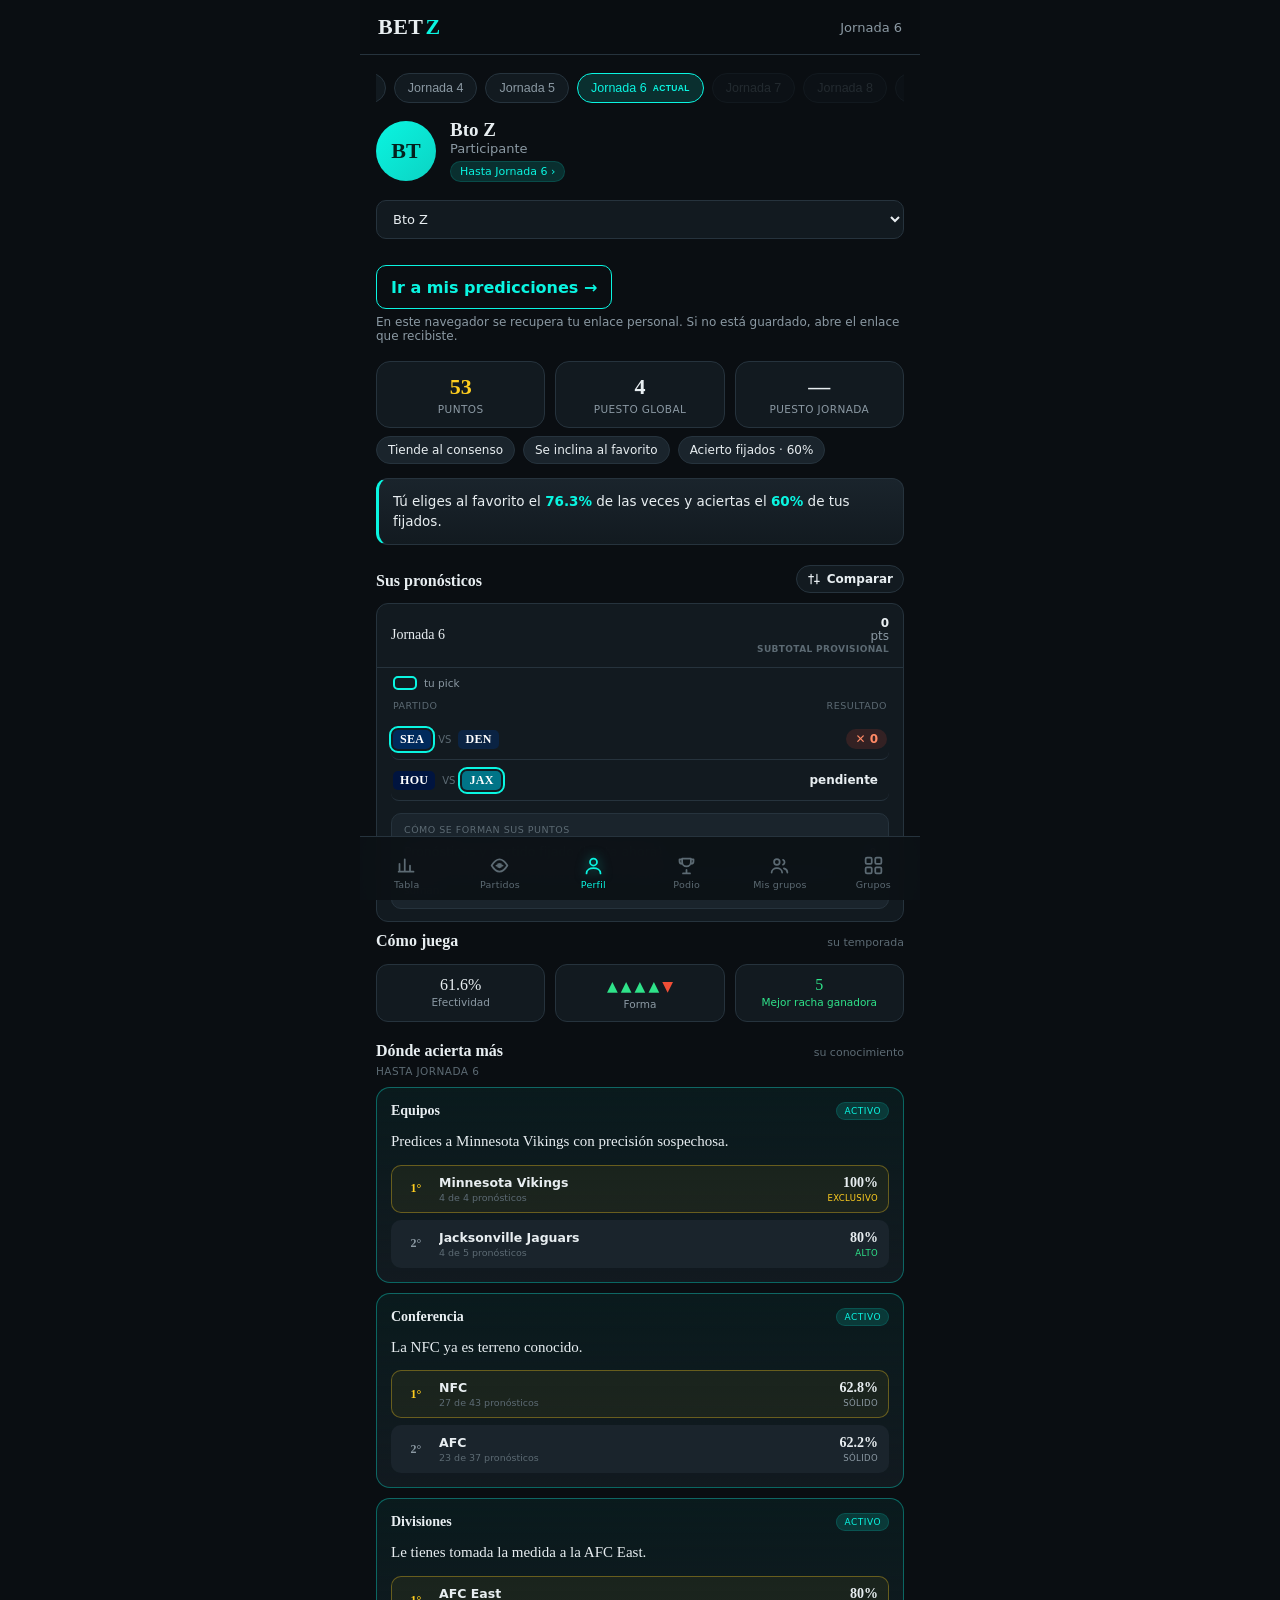
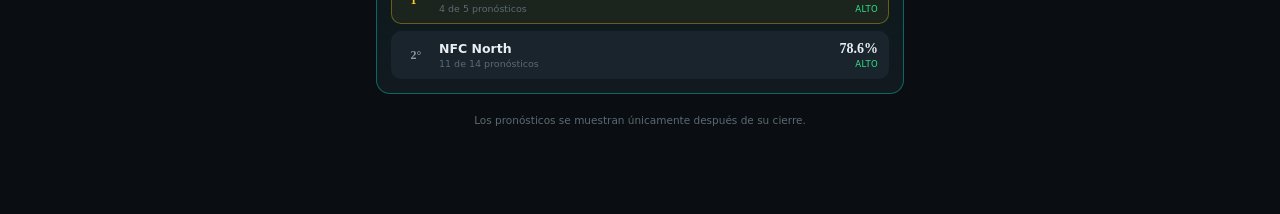
==== commit f7903a7d: "publish: NFL2026/REG-6 rolling freeze FPD_6EB15C9A967FE0823D979D63" ====
--- a/index.html
+++ b/index.html
@@ -958,7 +958,7 @@
   lock:{t:"Fijados",b:"Porcentaje de aciertos en los partidos que eligió como su pronóstico de mayor confianza.",s:"Historial de fijados"},
   contrario:{t:"Frente a la comunidad",b:"Muestra con qué frecuencia el jugador pronostica algo distinto a la mayoría.",s:"Pronósticos de la comunidad"},
   mercado:{t:"Frente al favorito",b:"Muestra con qué frecuencia el jugador elige al favorito o apuesta por la sorpresa.",s:"Tendencia de sus pronósticos"},
-  efficiency:{t:"Efectividad",b:"Porcentaje total de pronósticos acertados durante la temporada.",s:"Resultados de la temporada"},
+  efficiency:{t:"Efectividad",b:"Porcentaje de puntos predictivos obtenidos sobre los disponibles, incluido el partido fijado. Excluye los bonos de grupo y semana perfecta.",s:"Resultados de la temporada"},
   form:{t:"Forma reciente",b:"Las cinco jornadas más recientes: verde para una jornada ganadora y rojo para una jornada perdedora.",s:"Últimas cinco jornadas"},
   racha:{t:"Mejor racha",b:"La mayor cadena de jornadas ganadoras o perdedoras durante la temporada. No necesariamente es la racha actual.",s:"Resultados de la temporada"},
   fk:{t:"Dónde acierta más",b:"Los equipos, conferencias y divisiones que mejor ha pronosticado durante la temporada.",s:"Pronósticos evaluados"}
@@ -1248,13 +1248,13 @@
   const selectedPeriodIndex=scoredPeriods.findIndex(period=>checkpointIdForPeriod(period)===state.cp);
   state.periodIndex = selectedPeriodIndex>=0?selectedPeriodIndex:Math.max(0,scoredPeriods.length-1);
   if((location.hash||"").replace("#/","")==="grupos") renderGrupos();
-  // Pre-freeze checkpoints publish no analytics yet — skip those fetches so the console stays clean.
-  const analyticsPublished = !/:PRE_FREEZE$/.test((state.leaderboard && state.leaderboard.cursor) || "");
+  // A new rolling period can retain season analytics from the last scored
+  // checkpoint. Its PRE_FREEZE leaderboard does not imply missing analytics.
   const perfIx = ["efficiency","form","longest_streak","consistency"];
   const diIx = ["contrarian_play","lock_efficiency","lock_preference","market_alignment","player_market_performance"];
   const loadOptional=async (target,key,rel)=>{
     target[key]=null;
-    if(analyticsPublished) target[key]=await getJSON(base+"/analytics/"+rel).catch(()=>null);
+    target[key]=await getJSON(base+"/analytics/"+rel).catch(()=>null);
   };
   await Promise.all([
     ...perfIx.map(i=>loadOptional(state.perf,i,"player_performance/"+i+".json")),
@@ -2818,3 +2818,4 @@
 boot();
 </script>
 </html>
+
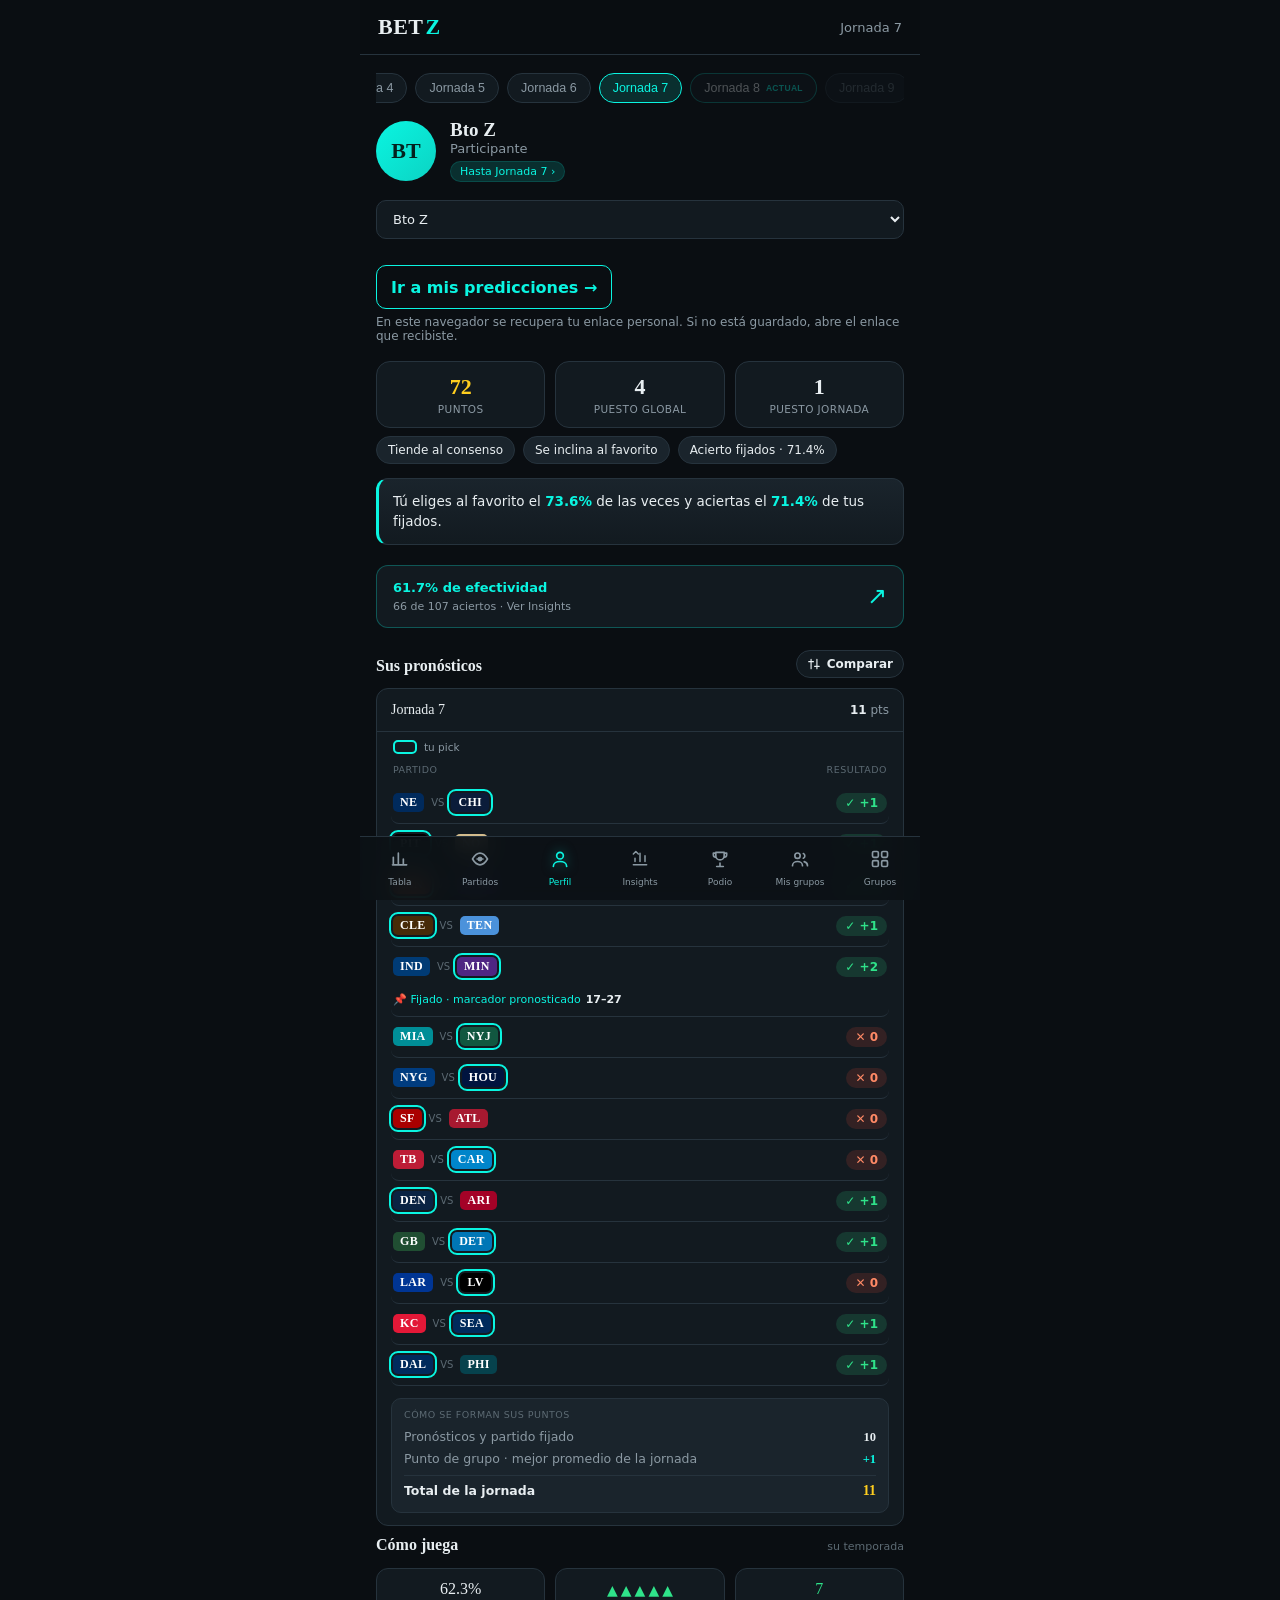
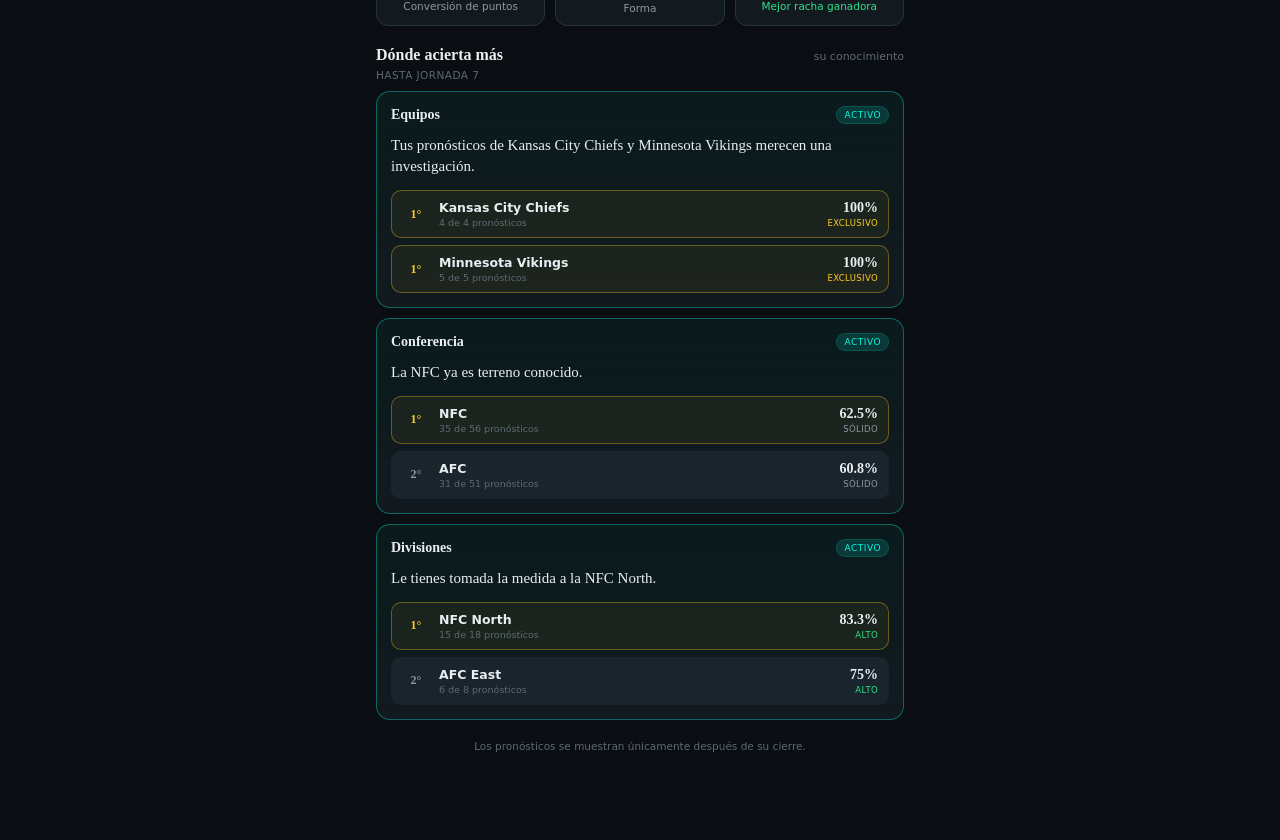
==== commit 75e9443d: "publish(app): BETZ PROD ab6b864" ====
--- a/index.html
+++ b/index.html
@@ -716,6 +716,158 @@
     .sg-mobile-back{display:none}
     .sg-desktop-close{display:inline}
   }
+/* BEGIN BETZ INSIGHTS CSS */
+/* BETZ preview only. Shared brand tokens come from the existing read app. */
+/* 1. Navigation preserves all six existing sections plus Insights. */
+#nav{grid-template-columns:repeat(7,minmax(0,1fr))}
+#nav button{min-width:0;min-height:54px;color:var(--muted);padding:8px 1px 4px}
+#nav button.on{color:var(--turq)}
+#nav button span{font-size:9px;letter-spacing:0;line-height:1.15;min-height:20px;display:flex;align-items:center;justify-content:center;text-align:center}
+#nav button svg{width:20px;height:20px;flex-shrink:0}
+/* 2. Selection and hierarchy */
+[data-route="insights"]{--ix-border:rgba(139,153,163,.22)}
+[data-route="insights"] [hidden]{display:none!important}
+.ix-heading{display:flex;align-items:flex-start;justify-content:space-between;gap:12px;margin:2px 0 20px}
+.ix-heading h1{font:700 27px/1.2 var(--display);letter-spacing:-.6px}
+.ix-heading p{color:var(--muted);font-size:13px;margin-top:6px}
+.ix-cutoff{font-size:11px;white-space:nowrap;color:var(--turq);padding:6px 9px;border:1px solid var(--ix-border);border-radius:7px;margin-top:4px}
+.ix-mode,.ix-scope{display:flex;gap:4px;border:1px solid var(--line);padding:4px;background:var(--surface);border-radius:11px;margin-bottom:18px}
+.ix-mode button,.ix-scope button{flex:1;padding:10px 12px;border:0;border-radius:7px;background:transparent;color:var(--muted);font:600 13px var(--body);cursor:pointer;min-height:42px}
+.ix-mode button[aria-pressed="true"]{background:var(--turq);color:#04211E;box-shadow:0 1px 8px rgba(10,245,225,.1)}
+.ix-selectors{display:grid;gap:12px;margin-bottom:20px}
+.ix-selectors.ix-two{grid-template-columns:repeat(2,minmax(0,1fr))}
+.ix-select{min-width:0}
+.ix-select>span{display:block;color:var(--muted);font:600 10px var(--body);letter-spacing:1px;text-transform:uppercase;margin-bottom:7px}
+.ix-select select{width:100%;min-width:0;min-height:46px;padding:10px 28px 10px 12px;background:var(--surface);border:1px solid var(--line);border-radius:10px;color:var(--txt);font:600 13px var(--body);text-overflow:ellipsis}
+[data-route="insights"] :focus-visible{outline:2px solid var(--turq);outline-offset:4px}
+.ix-content{display:grid;gap:14px}
+.ix-card{background:var(--surface);border:1px solid var(--ix-border);border-radius:15px;padding:19px;min-width:0;overflow-wrap:anywhere}
+.ix-card h2{font:600 12px var(--body);color:var(--muted)}
+.ix-eyebrow{color:var(--muted);font:600 10px/1.5 var(--body);letter-spacing:1.3px;text-transform:uppercase}
+.ix-pill{display:inline-block;padding:2px 5px;margin-left:3px;background:var(--turq-dim);color:var(--turq);border-radius:4px;font:600 9px/1.4 var(--body);letter-spacing:0;text-transform:none}
+.ix-note{font-size:11px;line-height:1.65;color:var(--muted);margin-top:6px}
+.ix-note b{color:var(--txt);font-weight:600}
+.ix-section-title{display:flex;align-items:baseline;justify-content:space-between;gap:10px;margin-top:10px}
+.ix-section-title h2{font:700 16px/1.4 var(--display);letter-spacing:-.3px}
+.ix-section-title>span{color:var(--muted);font-size:10px;text-align:right}
+/* 3. Data first */
+.ix-hero{background:radial-gradient(ellipse at 100% 0,rgba(10,245,225,.07),transparent 65%),var(--surface);padding:24px;border-color:rgba(10,245,225,.26)}
+.ix-big{font:700 63px/1.12 var(--display);letter-spacing:-3px;color:var(--turq);font-variant-numeric:tabular-nums;margin:10px 0 8px}
+.ix-fraction{font-size:14px;color:var(--muted)}
+.ix-fraction b{font-weight:600;color:var(--txt)}
+.ix-remate{font-size:12px;color:var(--txt);padding-top:17px;margin-top:17px;border-top:1px solid var(--ix-border)}
+.ix-metrics{display:grid;grid-template-columns:repeat(2,minmax(0,1fr));gap:12px}
+.ix-metrics .ix-card{padding:17px 14px}
+.ix-metric{font:700 clamp(25px,6.6vw,35px)/1.3 var(--display);font-variant-numeric:tabular-nums;letter-spacing:-1px;margin-top:10px}
+.ix-unit{font:500 15px var(--body);letter-spacing:0;color:var(--muted)}
+.ix-teal{color:var(--turq)}.ix-down{color:var(--coral)}
+.ix-trend-card{padding:20px 15px 14px}
+.ix-trend{list-style:none;display:flex;gap:10px;align-items:end}
+.ix-trend li{flex:1;min-width:0;text-align:center;display:flex;flex-direction:column;align-items:center;gap:7px}
+.ix-trend-value{font-size:11px;color:var(--txt);font-variant-numeric:tabular-nums}
+.ix-track{height:88px;width:100%;max-width:38px;display:flex;align-items:end;background:rgba(139,153,163,.06);border-radius:5px;overflow:hidden}
+.ix-track>span{width:100%;background:#446660;border:1px solid #5b827b;border-radius:5px;min-height:1px}
+.ix-current .ix-track>span{background:var(--turq);border-color:var(--turq)}
+.ix-current .ix-trend-value{color:var(--turq)}
+.ix-trend-label{font-size:9px;color:var(--muted);line-height:1.3}
+.ix-trend-count{font-size:10px;color:var(--muted)}
+.ix-trend-card figcaption{border-top:1px solid var(--ix-border);padding-top:10px;margin-top:16px}
+.ix-rank{border-left:3px solid var(--turq)}
+.ix-rank-number{font:700 36px var(--display);letter-spacing:-1px;margin:8px 0}
+.ix-rank-number>span{font:500 17px var(--body);color:var(--muted);letter-spacing:0}
+.ix-rank-target{font-size:13px;line-height:1.5;color:var(--txt)}
+/* 4. Evidence, recognition and conditional details */
+.ix-stories{display:grid;gap:12px}
+.ix-recognition{border-color:rgba(255,206,31,.35);background:linear-gradient(125deg,rgba(255,206,31,.04),transparent 70%),var(--surface)}
+.ix-recognition .ix-eyebrow{color:var(--gold)}
+.ix-resolution h3{font:700 19px/1.5 var(--display);letter-spacing:-.3px;margin:9px 0}
+.ix-evidence{margin-top:14px;border-top:1px solid var(--ix-border);padding-top:3px}
+.ix-evidence summary{font-size:12px;color:var(--txt);padding:11px 0;cursor:pointer;min-height:42px}
+.ix-locks,.ix-events,.ix-contributors{list-style:none}
+.ix-locks li,.ix-events li{padding:12px 0;border-bottom:1px solid var(--ix-border)}
+.ix-locks li:last-child,.ix-events li:last-child{border:0}
+.ix-lock-top,.ix-event-top{display:flex;justify-content:space-between;align-items:baseline;gap:12px;font-size:12px;line-height:1.5}
+.ix-lock-top>span{font-size:11px;color:var(--muted);text-align:right}
+.ix-events li>p:not(.ix-note){font-size:12px;line-height:1.5;margin-top:6px}
+.ix-result{font-size:10px;letter-spacing:.8px;font-weight:700}
+.ix-contributors{margin-top:12px}
+.ix-contributors li{display:flex;justify-content:space-between;align-items:baseline;gap:10px;padding:10px 0;border-bottom:1px solid var(--ix-border);font-size:12px}
+.ix-contributors b{font-variant-numeric:tabular-nums;font-size:17px;white-space:nowrap}
+.ix-contributors small{font-size:10px;font-weight:400;color:var(--muted)}
+.ix-consensus summary{font:600 12px var(--body);cursor:pointer;min-height:24px;line-height:1.6}
+.ix-consensus summary>span{color:var(--muted);font-weight:400;font-size:10px;margin-left:7px}
+.ix-consensus-grid{display:grid;grid-template-columns:1fr 1fr;gap:16px;margin:18px 0}
+.ix-consensus-grid>div{display:flex;flex-direction:column;gap:7px;font-size:11px;color:var(--muted)}
+.ix-consensus-grid b{font:700 24px var(--display);color:var(--txt)}
+.ix-consensus-grid small{font-size:11px}
+.ix-help{font-size:11px;color:var(--muted);padding:4px 1px 8px;line-height:1.7}
+.ix-help summary{cursor:pointer;padding:12px 0;min-height:44px}
+/* 5. Comparison is an aligned reading, not an inferred league winner. */
+.ix-scope{margin:0;border-radius:9px;background:transparent;max-width:100%;padding:3px}
+.ix-scope button{font-size:12px;padding:8px;min-height:38px}
+.ix-scope button[aria-pressed="true"]{background:var(--surface2);color:var(--txt)}
+.ix-versus{display:grid;grid-template-columns:minmax(0,1fr) 24px minmax(0,1fr);gap:8px;align-items:center}
+.ix-versus>div{display:flex;flex-direction:column;gap:9px;min-width:0}
+.ix-versus>div:last-child{text-align:right}
+.ix-versus>div>span{font-size:12px;line-height:1.4;min-height:34px;display:flex;align-items:center}
+.ix-versus>div:last-child>span{justify-content:flex-end}
+.ix-versus b{font:700 clamp(24px,7vw,39px) var(--display);letter-spacing:-1.5px;color:var(--turq);font-variant-numeric:tabular-nums}
+.ix-versus small{font-size:11px;color:var(--muted)}
+.ix-vs{font-size:9px;letter-spacing:1px;color:var(--muted);text-align:center}
+.ix-common{font-size:11px;line-height:1.5;color:var(--muted);margin-top:21px;text-align:center}
+.ix-compare-delta{display:flex;align-items:center;justify-content:space-between;gap:12px;border-top:1px solid var(--ix-border);padding-top:16px;margin-top:17px}
+.ix-compare-delta>span{font-size:12px;line-height:1.5}
+.ix-compare-delta small{color:var(--muted);font-size:10px}
+.ix-compare-delta>b{font:700 24px var(--display);white-space:nowrap;letter-spacing:-.5px}
+.ix-table-wrap{padding:17px 14px}
+.ix-table{width:100%;border-collapse:collapse;table-layout:fixed;text-align:left;font-size:12px}
+.ix-table caption{text-align:left;font:700 14px/1.6 var(--display);padding:0 0 13px}
+.ix-table th,.ix-table td{padding:12px 6px;border-bottom:1px solid var(--ix-border);vertical-align:middle;overflow-wrap:anywhere}
+.ix-table thead th{font-size:10px;font-weight:500;color:var(--muted);line-height:1.5}
+.ix-table tr>*:first-child{width:44%;font-weight:400;text-align:left}
+.ix-table td,.ix-table th:not(:first-child){text-align:right;font-variant-numeric:tabular-nums}
+.ix-table tr:last-child>*{border:0}
+.ix-footnote{margin:0 2px}
+.ix-retry{background:var(--turq);color:#04211E;border:0;border-radius:8px;font:600 12px var(--body);padding:12px 18px;margin-top:17px;cursor:pointer}
+@media(max-width:360px){.ix-card{padding:16px}.ix-big{font-size:54px}.ix-metrics .ix-card{padding:14px 11px}.ix-metric{font-size:24px}.ix-metrics .ix-note{font-size:10px}.ix-versus b{font-size:25px}.ix-compare-delta>b{font-size:20px}#nav button span{font-size:8px}.ix-section-title>span{font-size:9px}}
+@media(prefers-reduced-motion:reduce){[data-route="insights"]{animation:none}}
+
+.ix-profile-entry{width:100%;display:flex;align-items:center;justify-content:space-between;gap:12px;border:1px solid rgba(10,245,225,.28);border-radius:12px;background:var(--surface);color:var(--turq);padding:14px 16px;margin:0 0 22px;text-align:left;cursor:pointer;font-family:var(--body)}
+.ix-profile-entry b{display:block;font-size:13px;font-weight:600}.ix-profile-entry small{display:block;color:var(--muted);font-size:11px;margin-top:5px}.ix-profile-entry>span:last-child{font-size:24px}.ix-profile-entry:focus-visible{outline:2px solid var(--turq);outline-offset:4px}
+
+.ix-table .ix-extra-row>*{border-top:1px solid var(--line)}
+.ix-table .ix-total-row>*{color:var(--turq);font-weight:700;background:rgba(10,245,225,.04)}
+
+.ix-select-context{display:block;margin-top:6px;color:var(--muted);font-size:9px;line-height:1.4}
+
+/* Best completed-period accuracy is published by Player Performance. */
+.ix-best{border-top:1px solid var(--ix-border);padding-top:14px;margin-top:16px}
+.ix-best-head{display:flex;align-items:baseline;justify-content:space-between;gap:12px}
+.ix-best-head>span{font:600 11px var(--body);color:var(--muted)}
+.ix-best-value{font:700 25px var(--display);letter-spacing:-.7px;color:var(--txt);font-variant-numeric:tabular-nums}
+.ix-best-periods{display:grid;gap:8px;margin-top:9px}
+.ix-best-period{display:flex;align-items:baseline;justify-content:space-between;gap:10px;font-size:12px}
+.ix-best-period small{font-size:11px;color:var(--muted)}
+.ix-best-note{display:block;font-size:9px;color:var(--muted);margin-top:9px;line-height:1.5}
+.ix-versus .ix-best{margin-top:5px;padding-top:12px;width:100%}
+.ix-versus .ix-best-head{display:flex;flex-direction:column;gap:6px;align-items:flex-start}
+.ix-versus>div:last-child .ix-best-head{align-items:flex-end}
+.ix-versus .ix-best-value{font-size:23px;letter-spacing:-.5px}
+.ix-versus .ix-best-period{display:flex;flex-direction:column;gap:4px;font-size:11px;align-items:flex-start}
+.ix-versus>div:last-child .ix-best-period{align-items:flex-end}
+.ix-versus .ix-best-period small{font-size:10px}
+.ix-versus{align-items:start}.ix-versus>.ix-vs{margin-top:45px}
+
+/* Published bonus sources remain subordinate to the extra-points subtotal. */
+.ix-table .ix-bonus-row>*{font-size:11px;color:var(--muted);padding-top:8px;padding-bottom:8px}
+.ix-table .ix-bonus-row>th:first-child{padding-left:16px}
+
+/* Tabla shares the Insights mode switch and keeps one classification visible. */
+[data-route="tabla"] #tabla-jornada[hidden],[data-route="tabla"] #tabla-acumulado[hidden],[data-route="tabla"] .wknav-pill[hidden]{display:none!important}
+[data-route="tabla"] .tabla-scope{margin:0 0 20px}
+[data-route="tabla"] .tabla-scope :focus-visible{outline:2px solid var(--turq);outline-offset:4px}
+
+/* END BETZ INSIGHTS CSS */
 </style>
 </head>
 
@@ -766,6 +918,9 @@
       <div class="lb" id="leaderboard"></div>
       <div class="sample">Posiciones actualizadas hasta la jornada seleccionada.</div>
     </section>
+
+    <!-- Insights consumes the owned public checkpoint bundle. -->
+    <section class="screen" data-route="insights" aria-label="Insights"></section>
 
     <!-- Perfil: selected player (BTO_Z by default) -->
     <section class="screen" data-route="perfil">
@@ -938,7 +1093,7 @@
 function betzTag(k,v){ try{ if(__clarityOn && window.clarity && v!=null && v!=="") window.clarity("set", String(k), String(v)); }catch(e){} }
 function betzEvent(name){ try{ if(__clarityOn && window.clarity) window.clarity("event", String(name)); }catch(e){} }
 function betzEventOnce(name){ if(__clarityOnce.has(name)) return; __clarityOnce.add(name); betzEvent(name); }
-const TABS = [["tabla","Tabla"],["partidos","Partidos"],["perfil","Perfil"],["podio","Podio"],["grupos","Mis grupos"],["pods","Grupos"]];
+const TABS = [["tabla","Tabla"],["partidos","Partidos"],["perfil","Perfil"],["insights","Insights"],["podio","Podio"],["grupos","Mis grupos"],["pods","Grupos"]];
 
 //-----------------------------//
 // Visual metadata (from the approved prototype; inline, no external assets)
@@ -2815,6 +2970,205 @@
 document.addEventListener("click", e=>{ const g=e.target.closest('[data-go="grupos"]'); if(g && !g.closest("#nav")) sgOnEnter(); });
 window.addEventListener("hashchange", ()=>{ const route=(location.hash||"").replace("#/",""); if(route==="grupos")sgOnEnter(); if(route==="pods")loadPodPickStatuses(); });
 
+/* BEGIN BETZ INSIGHTS JS */
+"use strict";
+(function(root,factory){const api=factory();if(typeof module==="object"&&module.exports)module.exports=api;else root.BetzInsightsView=api;})(typeof globalThis!=="undefined"?globalThis:this,function(){
+//--------------------------------------------------------------
+// 1. Display only: escape text, format published values and explain states
+//--------------------------------------------------------------
+const esc=value=>String(value??"").replace(/[&<>"']/g,c=>({"&":"&amp;","<":"&lt;",">":"&gt;",'"':"&quot;","'":"&#39;"}[c]));
+const finite=v=>typeof v==="number"&&Number.isFinite(v);
+const number=v=>finite(v)?new Intl.NumberFormat("es-MX",{maximumFractionDigits:1}).format(v):"—";
+const percent=v=>finite(v)?number(v*100)+"%":"—";
+const points=v=>finite(v)?(v>0?"+":v<0?"−":"")+number(Math.abs(v))+" pp":"—";
+const usable=b=>b&&["available","provisional"].includes(b.status);
+const reason=b=>({SCORING_BREAKDOWN_UNAVAILABLE:"El desglose de puntos todavía no está disponible.",NO_COMPLETE_PERIODS:"Disponible después de la primera jornada cerrada.",SCORING_CUTOFF_NOT_ALIGNED:"Los puntos se mostrarán cuando cierre la jornada.",OFFICIAL_SCORING_UNAVAILABLE:"Los puntos oficiales todavía no están disponibles.",NO_PREVIOUS_PERIOD:"Primera jornada: todavía no hay una anterior.",PERIOD_OPEN:"La jornada sigue abierta. El cambio se muestra al cerrar ambas jornadas.",NO_RESOLVED_MATCHES:"Aún no hay resultados oficiales.",PREVIOUS_PERIOD_NO_RESOLVED_MATCHES:"La jornada anterior aún no tiene resultados.",NO_DISTINCT_POSITION:"Sin otro puesto como referencia.",PERIOD_NOT_SETTLED:"La jornada sigue abierta. El desenlace espera.",MODIFIER_NOT_CONFIGURED:"Sin punto de grupo en esta jornada."}[b&&b.reason_code]||(b&&b.status==="integrity_error"?"Este dato está en revisión.":"Este dato todavía no está disponible."));
+const status=b=>b&&b.status==="provisional"?'<span class="ix-pill">En juego</span>':"";
+const names=(ids,bundle)=>ids.map(id=>esc(bundle.players.find(p=>p.user_id===id)?.display_name||id)).join(" · ");
+const heading=(title,caption)=>'<div class="ix-section-title"><h2>'+title+'</h2>'+(caption?'<span>'+caption+'</span>':"")+'</div>';
+const small=b=>'<p class="ix-note">'+esc(reason(b))+'</p>';
+function omission(a){return a.missing?number(a.missing)+' omitido'+(a.missing===1?'':'s')+' · cuenta'+(a.missing===1?'':'n')+' como fallo'+(a.missing===1?'':'s'):'Sin omisiones';}
+function help(){return '<details class="ix-help"><summary>Cómo se mide</summary><p>Aciertos entre todos los partidos con resultado oficial al corte. Las omisiones cuentan como fallos; los pendientes todavía no entran. Cada partido cuenta una vez, incluido el fijado. Los bonos sí cuentan en la tabla de puntos.</p></details>';}
+//--------------------------------------------------------------
+// 2. Player: published accuracy, delta, trend and official rank context
+//--------------------------------------------------------------
+function bestWeekSummary(best,context={}){
+ const periods=(best?.periods||[]).map(r=>{const regular=/^REG-(\d+)$/.exec(r.checkpoint_id||""),label=context.periodLabels?.[r.period_id]||(regular?"Jornada "+Number(regular[1]):r.checkpoint_id||r.period_id);return '<div class="ix-best-period"><span>'+esc(label)+'</span><small>'+number(r.correct)+' de '+number(r.resolved_opportunities)+' aciertos</small></div>';}).join('');
+ return '<div class="ix-best"><div class="ix-best-head"><span>Mejor jornada</span><strong class="ix-best-value">'+percent(usable(best)?best.accuracy_rate:null)+'</strong></div>'+(usable(best)?'<div class="ix-best-periods">'+periods+'</div><small class="ix-best-note">'+(best.periods.length>1?'Máximo empatado · ':'')+'Solo jornadas cerradas</small>':small(best))+'</div>';
+}
+function playerNumbers(p,context){const a=p.season_accuracy,w=p.week_accuracy,d=p.weekly_change;
+ return '<article class="ix-card ix-hero"><div class="ix-eyebrow">Efectividad · temporada '+status(a)+'</div><div class="ix-big">'+percent(usable(a)?a.accuracy_rate:null)+'</div>'+(usable(a)?'<p class="ix-fraction"><b>'+number(a.correct)+'</b> de '+number(a.resolved_opportunities)+' aciertos</p><p class="ix-note">'+esc(omission(a))+'</p>':small(a))+bestWeekSummary(p.best_week,context)+'</article><div class="ix-metrics"><article class="ix-card"><h2>Esta jornada '+status(w)+'</h2><div class="ix-metric">'+percent(usable(w)?w.accuracy_rate:null)+'</div>'+(usable(w)?'<p class="ix-note">'+number(w.correct)+' de '+number(w.resolved_opportunities)+' aciertos</p><p class="ix-note">'+esc(omission(w))+'</p>':small(w))+'</article><article class="ix-card"><h2>Cambio semanal</h2><div class="ix-metric '+(usable(d)&&d.delta_pp<0?'ix-down':'ix-teal')+'">'+points(usable(d)?d.delta_pp:null)+'</div>'+(usable(d)?'<p class="ix-note">'+percent(d.previous_accuracy_rate)+' → '+percent(d.current_accuracy_rate)+'</p><p class="ix-note">Frente a la jornada anterior</p>':small(d))+'</article></div>';
+}
+function trend(p,context){return heading('Así viene tu juego','Hasta cinco jornadas')+'<figure class="ix-card ix-trend-card"><ol class="ix-trend">'+p.trend.map((r,i)=>{const a=r.accuracy,v=usable(a)?a.accuracy_rate:null,label=context.periodLabels?.[r.period_id]||r.period_id;return '<li class="'+(i===p.trend.length-1?'ix-current':'')+'"><span class="ix-trend-value">'+percent(v)+'</span><span class="ix-track" aria-hidden="true"><span style="height:'+(finite(v)?Math.min(100,Math.max(0,v*100)):0)+'%"></span></span><span class="ix-trend-label">'+esc(label)+'</span><span class="ix-trend-count">'+(usable(a)?number(a.correct)+'/'+number(a.resolved_opportunities):'Sin resultados')+(r.completion_status==='open'?' · en juego':'')+'</span></li>';}).join('')+'</ol><figcaption class="ix-note">Efectividad por jornada. Se incluyen partidos sin picks.</figcaption></figure>';}
+function rank(p,bundle){const r=p.position_context;
+ if(!usable(r))return '<article class="ix-card">'+heading('Tu lugar en la pelea','Tabla oficial')+small(r)+(r.same_rank_user_ids?.length?'<p class="ix-note">Mismo puesto: '+names(r.same_rank_user_ids,bundle)+'</p>':'')+'</article>';
+ return '<article class="ix-card ix-rank"><div class="ix-eyebrow">'+(r.direction==='ahead'?'Al siguiente puesto':'Ventaja sobre el siguiente puesto')+'</div><div class="ix-rank-number">'+number(r.points_gap)+' <span>punto'+(r.points_gap===1?'':'s')+'</span></div><p class="ix-rank-target">'+names(r.target_user_ids,bundle)+'</p><p class="ix-note">Puesto '+number(r.current_rank)+' → '+number(r.target_rank)+(r.direction==='behind'?' · Mirando hacia atrás':'')+'</p>'+(r.same_rank_user_ids.length?'<p class="ix-note">Compartes puesto con '+names(r.same_rank_user_ids,bundle)+'</p>':'')+'</article>';
+}
+//--------------------------------------------------------------
+// 3. Evidence-backed copy: never infer a winner, threshold or group award
+//--------------------------------------------------------------
+function resolution(p,bundle){const o=p.weekly_outcome;if(!usable(o)||!o.outcome_code||o.outcome_code==='OTHER_RESULT')return '';
+ const titles={WON_TIEBREAK:'Iguales en puntos. El desempate fue tuyo.',LOST_TIEBREAK:'Los puntos empataron. El desempate decidió.',SHARED_WEEKLY_WIN:'Nadie soltó el primer lugar.',WON_ON_POINTS:'La jornada fue tuya.'};
+ const criterion=o.outcome_code==='LOST_TIEBREAK'?o.eliminated_at_criterion_id:o.decisive_criterion_id;
+ const criteria={lock_winner:'Acertar el partido fijado',lock_total_points_distance:'Menor distancia al total del fijado',period_score:'Puntos de la jornada'};
+ const win=o.winner_ids.includes(p.user_id),details=(o.lock_evidence||[]).map(l=>'<li><div class="ix-lock-top"><b>'+names([l.user_id],bundle)+'</b><span>'+(l.eligible?(l.winner_correct?'Fijado acertado':'Fijado fallado'):'Sin fijado elegible')+'</span></div>'+(l.eligible?'<p class="ix-note">Total pronosticado <b>'+number(l.predicted_total_points)+'</b> · Real <b>'+number(l.actual_total_points)+'</b> · Distancia <b>'+number(l.total_points_distance)+'</b></p>':'')+'</li>').join('');
+ return '<article class="ix-card ix-resolution '+(win?'ix-recognition':'')+'"><div class="ix-eyebrow">'+(o.prize_split?'Victoria compartida':'Desenlace oficial')+'</div><h3>'+esc(titles[o.outcome_code]||'Resultado oficial')+'</h3><p class="ix-note">'+(o.prize_split?'Ganadores: '+names(o.winner_ids,bundle):'Criterio '+(o.outcome_code==='LOST_TIEBREAK'?'que resolvió tu empate':'decisivo')+': <b>'+esc(criteria[criterion]||'Resolución oficial')+'</b>')+'</p>'+(details?'<details class="ix-evidence"><summary>Ver el desempate</summary><ul class="ix-locks">'+details+'</ul><p class="ix-note">Cada distancia corresponde al fijado de ese jugador. Distancia cero no significa marcador exacto.</p></details>':'')+'</article>';
+}
+function decisions(p,context){const d=p.decision_highlights;if(!usable(d)||!d.events?.length)return '';
+ const rows=d.events.map(e=>{const x=e.evidence,good=e.insight_code==='CORRECT_AGAINST_SUPERMAJORITY',match=context.matchLabels?.[x.match_id]||x.selected_team_id;return '<li><div class="ix-event-top"><span class="ix-result '+(good?'ix-teal':'ix-down')+'">'+(good?'ACIERTO':'FALLO')+'</span><b>'+esc(match)+'</b></div><p>'+(good?'Acertaste con '+esc(x.selected_team_id)+'.':'Esta vez la mayoría tuvo razón.')+'</p><p class="ix-note">'+number(x.majority_count)+' de '+number(x.valid_predictions)+' eligieron '+esc(x.majority_team_id)+' · '+percent(x.majority_rate)+'</p></li>';}).join('');
+ return '<article class="ix-card"><div class="ix-eyebrow">Contra casi todos · jornada</div><div class="ix-metric">'+number(d.supermajority_attempts.correct)+' <span class="ix-unit">de '+number(d.supermajority_attempts.evaluated)+'</span></div><p class="ix-note">Aciertos al ir contra un consenso de al menos 80%.</p><p class="ix-note">Balance completo: '+number(d.supermajority_attempts.correct)+' aciertos · '+number(d.supermajority_attempts.incorrect)+' fallos.</p><details class="ix-evidence" open><summary>Ver '+number(d.events.length)+' partido'+(d.events.length===1?'':'s')+'</summary><ul class="ix-events">'+rows+'</ul></details></article>';
+}
+function group(p,bundle){const g=p.group_contribution;if(!usable(g)||!(g.awarded_points>0))return '';
+ return '<article class="ix-card"><div class="ix-eyebrow">Tu grupo sumó</div><div class="ix-metric">+'+number(g.awarded_points)+' <span class="ix-unit">punto'+(g.awarded_points===1?'':'s')+'</span></div>'+(g.top_contributors.length?'<p class="ix-note">Mayores aportadores · '+esc(g.group_id)+'</p><ul class="ix-contributors">'+g.top_contributors.map(t=>'<li><span>'+names([t.user_id],bundle)+'</span><b>'+number(t.pre_modifier_period_score)+' <small>pts</small></b></li>').join('')+'</ul><p class="ix-note">Puntos antes del bono. Todos los máximos, sin desempatar.</p>':'<p class="ix-note">Punto otorgado. Esta jornada, sin aportes positivos para destacar.</p>')+'</article>';
+}
+function consensus(p){const c=p.consensus_performance.week;if(!usable(c))return '';
+ return '<details class="ix-card ix-consensus"><summary>Frente a la comunidad <span>Esta jornada</span></summary><div class="ix-consensus-grid"><div><span>Con la mayoría</span><b>'+percent(c.aligned.accuracy_rate)+'</b><small>'+number(c.aligned.correct)+'/'+number(c.aligned.evaluated)+' aciertos</small></div><div><span>Contra la mayoría</span><b>'+percent(c.contrarian.accuracy_rate)+'</b><small>'+number(c.contrarian.correct)+'/'+number(c.contrarian.evaluated)+' aciertos</small></div></div><p class="ix-note">Solo picks respondidos con consenso suficiente. '+number(c.neutral_evaluated)+' divididos · '+number(c.insufficient_sample_evaluated)+' sin muestra · '+number(c.missing_evaluated)+' omitidos. Describe tus decisiones; no explica por sí solo tu posición.</p></details>';
+}
+//--------------------------------------------------------------
+// 4. Compare consumes one published unordered pair and only swaps columns
+//--------------------------------------------------------------
+function compare(bundle,p,other,scope,context={}){if(!other||p.user_id===other.user_id)return '<div class="ix-card">Elige dos jugadores distintos para comparar.</div>';
+ const pair=bundle.pair_comparisons.find(r=>[r.user_a,r.user_b].includes(p.user_id)&&[r.user_a,r.user_b].includes(other.user_id)),r=pair?.perspectives.find(r=>r.perspective_id===(scope==='week'?'week:all':'season:all'));
+ if(!r)return '<div class="ix-card"><p>Esta comparación todavía no está disponible.</p></div>';
+ const first=pair.user_a===p.user_id,a=first?'a':'b',b=first?'b':'a',value=(side,key)=>r[side+'_'+key],delta=finite(r.delta_pp_a_minus_b)?(first?r.delta_pp_a_minus_b:-r.delta_pp_a_minus_b):null;
+ const scoringA=p.scoring_points?.[scope==='week'?'week':'season'],scoringB=other.scoring_points?.[scope==='week'?'week':'season'];
+ const scoringNote=usable(scoringA)&&usable(scoringB)?'':'<p class="ix-note ix-footnote">'+esc(reason(!usable(scoringA)?scoringA:scoringB))+'</p>';
+ const scoreRow=(label,key,cls)=>'<tr class="'+cls+'"><th scope="row">'+label+'</th><td>'+number(usable(scoringA)?scoringA[key]:null)+'</td><td>'+number(usable(scoringB)?scoringB[key]:null)+'</td></tr>';
+ const bonusNames={"component:lock_winner_bonus":"Partido fijado","component:other_match_bonus":"Otros adicionales de partidos","modifier:random_group_modifier":"Bono de grupo","modifier:perfect_week_modifier":"Semana perfecta"};
+ const bonusKeys=["component:lock_winner_bonus","modifier:random_group_modifier","modifier:perfect_week_modifier"];
+ for(const score of [scoringA,scoringB])if(usable(score))for(const item of score.extra_breakdown||[]){const key=item.source_type+":"+item.source_id;if(!bonusKeys.includes(key))bonusKeys.push(key);}
+ const bonusValue=(score,key)=>usable(score)&&Array.isArray(score.extra_breakdown)?number(score.extra_breakdown.find(r=>r.source_type+":"+r.source_id===key)?.points??0):"—";
+ const bonusRows=bonusKeys.map(key=>'<tr class="ix-bonus-row"><th scope="row">'+esc(bonusNames[key]||'Otro bono · '+key.slice(key.indexOf(':')+1))+'</th><td>'+bonusValue(scoringA,key)+'</td><td>'+bonusValue(scoringB,key)+'</td></tr>').join('');
+ const scoringRows=scoreRow('Puntos extra','extra_points','ix-extra-row')+bonusRows+scoreRow('Puntos totales','total_points','ix-total-row');
+ const rows=[['Aciertos','correct'],['Fallos totales','failed'],['Omisiones incluidas','missing'],['Picks respondidos','answered_evaluated']].map(([label,key])=>'<tr><th scope="row">'+label+'</th><td>'+number(value(a,key))+'</td><td>'+number(value(b,key))+'</td></tr>').join('');
+ return '<div class="ix-scope" role="group" aria-label="Alcance de la comparación"><button data-ix-scope="season" aria-pressed="'+(scope!=='week')+'">Temporada</button><button data-ix-scope="week" aria-pressed="'+(scope==='week')+'">Jornada</button></div>'+heading('Rendimiento cara a cara',scope==='week'?'Esta jornada':'Al corte seleccionado')+'<article class="ix-card"><div class="ix-versus"><div><span>'+esc(p.display_name)+'</span><b>'+percent(usable(r)?value(a,'accuracy_rate'):null)+'</b><small>'+number(value(a,'correct'))+' de '+number(r.evaluated)+'</small>'+(scope!=='week'?bestWeekSummary(p.best_week,context):'')+'</div><span class="ix-vs">VS</span><div><span>'+esc(other.display_name)+'</span><b>'+percent(usable(r)?value(b,'accuracy_rate'):null)+'</b><small>'+number(value(b,'correct'))+' de '+number(r.evaluated)+'</small>'+(scope!=='week'?bestWeekSummary(other.best_week,context):'')+'</div></div><p class="ix-common">'+(usable(r)?number(r.evaluated)+' partidos resueltos para ambos'+(r.status==='provisional'?' · En juego':''):esc(reason(r)))+'</p><div class="ix-compare-delta"><span>'+(scope==='week'?'Diferencia en esta jornada':'Diferencia de temporada')+'<br><small>'+esc(p.display_name)+' frente a '+esc(other.display_name)+'</small></span><b>'+points(usable(r)?delta:null)+'</b></div></article><div class="ix-card ix-table-wrap"><table class="ix-table"><caption>La misma base. Las cuentas completas.</caption><thead><tr><th scope="col">'+(scope==='week'?'Jornada':'Temporada')+'</th><th scope="col">'+esc(p.display_name)+'</th><th scope="col">'+esc(other.display_name)+'</th></tr></thead><tbody>'+rows+scoringRows+'</tbody></table></div><p class="ix-note ix-footnote">Se incluyen partidos sin picks. Aciertos + puntos extra = puntos totales. El fijado muestra solo el adicional; su acierto ya está contado arriba.</p>'+scoringNote+help();
+}
+//--------------------------------------------------------------
+// 5. Full view: controls are separated from the selected mode's contents
+//--------------------------------------------------------------
+function render(bundle,options={}){
+ if(!bundle&&options.loading)return '<div class="ix-heading"><h1>Insights</h1><p>Tu juego, en números.</p></div><div class="ix-card" role="status"><h2>Leyendo tu juego.</h2><p class="ix-note">Reuniendo los datos de esta jornada.</p></div>';
+ if(!bundle)return '<div class="ix-heading"><h1>Insights</h1><p>Tu juego, en números.</p></div><div class="ix-card" role="status"><h2>Esta lectura está pendiente.</h2><p class="ix-note">No pudimos cargar los datos de esta jornada. Intenta de nuevo.</p><button class="ix-retry" data-ix-retry>Volver a cargar</button></div>';
+ const p=bundle.players.find(p=>p.user_id===options.player)||bundle.players[0],mode=options.mode==='compare'?'compare':'player',rival=bundle.players.find(r=>r.user_id===options.rival&&r.user_id!==p.user_id);
+ const ranks=new Map((bundle.standings?.rows||[]).filter(r=>Number.isInteger(r.rank)&&r.rank>0).map(r=>[r.user_id,r.rank]));
+ const rivals=bundle.players.filter(r=>r.user_id!==p.user_id).sort((a,b)=>(ranks.get(a.user_id)??Infinity)-(ranks.get(b.user_id)??Infinity)||a.user_id.localeCompare(b.user_id));
+ const select=(id,label,players,value,ranked=false)=>'<label class="ix-select" for="'+id+'"><span>'+label+'</span><select id="'+id+'">'+players.map(r=>'<option value="'+esc(r.user_id)+'"'+(r.user_id===value?' selected':'')+'>'+esc((ranked?(ranks.has(r.user_id)?ranks.get(r.user_id)+'.º · ':'Sin puesto · '):'')+r.display_name)+'</option>').join('')+'</select>'+(ranked?'<small class="ix-select-context">Puesto acumulado · '+esc(options.checkpointLabel||bundle.selected_period.checkpoint_id)+'</small>':'')+'</label>';
+ const body=mode==='compare'?compare(bundle,p,rival,options.scope,options):playerNumbers(p,options)+trend(p,options)+rank(p,bundle)+(()=>{const cards=resolution(p,bundle)+decisions(p,options)+group(p,bundle);return cards?heading('Tu jornada, al detalle','Esta jornada')+'<div class="ix-stories">'+cards+'</div>':'';})()+consensus(p)+help();
+ return '<div class="ix-heading"><div><h1>Insights</h1><p>Tu juego, en números.</p></div><span class="ix-cutoff">'+esc(options.checkpointLabel||bundle.selected_period.checkpoint_id)+'</span></div><div class="ix-mode" role="group" aria-label="Modo de Insights"><button data-ix-mode="player" aria-pressed="'+(mode==='player')+'">Jugador</button><button data-ix-mode="compare" aria-pressed="'+(mode==='compare')+'">Comparar</button></div><div class="ix-selectors '+(mode==='compare'?'ix-two':'')+'">'+select('insights-player','Jugador',bundle.players,p.user_id)+(mode==='compare'?select('insights-rival','Comparar con',rivals,rival?.user_id,true):'')+'</div><div class="ix-content" data-insights-mode="'+mode+'">'+body+'</div>';
+}
+return {render,percent,points,esc,compare};
+});
+
+"use strict";
+const insightsAppVersion="db91c325d480";
+//--------------------------------------------------------------
+// 3. Isolated Insights route: share the current profile and checkpoint
+//--------------------------------------------------------------
+const insightParams=new URL(location.href).searchParams;
+const insightState={bundle:null,loading:false,mode:insightParams.get("modo")==="comparar"?"compare":"player",scope:insightParams.get("alcance")==="jornada"?"week":"season",rival:insightParams.get("rival")||"PACOT",request:0};
+if(insightParams.get("jugador"))state.player=insightParams.get("jugador");
+ICONS.insights='<svg viewBox="0 0 24 24" fill="none" stroke="currentColor" stroke-width="1.8" stroke-linecap="round" stroke-linejoin="round"><path d="M4 19h16M6 15v-4M12 15V5M18 15V8"/><path d="m4 6 3-3 3 3"/></svg>';
+nav.innerHTML=TABS.map(([r,l])=>'<button data-go="'+r+'">'+(ICONS[r]||"")+'<span>'+l+'</span></button>').join("");
+const insightsScreen=document.querySelector('.screen[data-route="insights"]');
+const profileEntry=document.createElement("button");profileEntry.type="button";profileEntry.className="ix-profile-entry";profileEntry.dataset.go="insights";
+el("p-di").after(profileEntry);
+function insightSelectionUrl(url){
+  const out=new URL(url,location.href);
+  out.searchParams.set("jugador",state.player);
+  out.searchParams.set("modo",insightState.mode==="compare"?"comparar":"jugador");
+  if(insightState.mode==="compare"){out.searchParams.set("rival",insightState.rival);out.searchParams.set("alcance",insightState.scope==="week"?"jornada":"temporada");}
+  else{out.searchParams.delete("rival");out.searchParams.delete("alcance");}
+  return out.pathname+out.search+out.hash;
+}
+function rememberInsightSelection(){if(currentRoute()==="insights")history.replaceState(null,"",insightSelectionUrl(location.href));}
+function renderInsights(){
+  const bundle=insightState.bundle;
+  if(bundle&&!bundle.players.some(p=>p.user_id===insightState.rival&&p.user_id!==state.player))insightState.rival=bundle.players.find(p=>p.user_id!==state.player)?.user_id||null;
+  const periodLabels=Object.fromEntries((state.periodResults?.periods||[]).map(p=>[p.period_id,periodLabel(p)]));
+  const matchLabels=Object.fromEntries((state.context?.matches||[]).map(m=>[m.match_id,m.away_team.id+" @ "+m.home_team.id]));
+  const active=document.activeElement,focusId=insightsScreen.contains(active)?active.id:null;
+  insightsScreen.innerHTML=BetzInsightsView.render(bundle,{player:state.player,rival:insightState.rival,mode:insightState.mode,scope:insightState.scope,loading:insightState.loading,checkpointLabel:checkpointLabel(state.cp),periodLabels,matchLabels});
+  if(focusId)document.getElementById(focusId)?.focus({preventScroll:true});
+  const p=bundle?.players.find(p=>p.user_id===state.player);
+  profileEntry.innerHTML=p&&["available","provisional"].includes(p.season_accuracy.status)?'<span><b>'+BetzInsightsView.percent(p.season_accuracy.accuracy_rate)+' de efectividad</b><small>'+p.season_accuracy.correct+' de '+p.season_accuracy.resolved_opportunities+' aciertos · Ver Insights</small></span><span aria-hidden="true">↗</span>':'<span><b>Tu juego, en números</b><small>Abrir Insights</small></span><span aria-hidden="true">↗</span>';
+}
+async function loadInsights(){
+  const request=++insightState.request;insightState.bundle=null;insightState.loading=true;renderInsights();
+  try{
+    const b=await getJSON("checkpoints/"+state.cp+"/insights/player_insights.json");
+    if(b.contract_type!=="betz_player_insights"||b.contract_version!=="1.0"||b.competition_id!=="NFL2026"||b.selected_period?.checkpoint_id!==state.cp||!Array.isArray(b.players)||!b.players.length||!Array.isArray(b.pair_comparisons))throw new Error("INSIGHTS_VIEW_CONTRACT_INVALID");
+    if(request===insightState.request)insightState.bundle=b;
+  }catch(e){if(request===insightState.request)insightState.bundle=null;}
+  if(request===insightState.request){insightState.loading=false;renderInsights();rememberInsightSelection();}
+}
+const previousReadLoadCheckpoint=loadCheckpoint;
+loadCheckpoint=async function(){await previousReadLoadCheckpoint();void loadInsights();};
+const previousReadSelectPlayer=selectPlayer;
+selectPlayer=function(id){previousReadSelectPlayer(id);renderInsights();rememberInsightSelection();};
+const previousReadGo=go;
+go=function(route){previousReadGo(route);if(route==="insights"){renderInsights();rememberInsightSelection();}};
+const previousReadCheckpointUrl=publicCheckpointUrl;
+publicCheckpointUrl=function(id){const url=previousReadCheckpointUrl(id);return currentRoute()==="insights"?insightSelectionUrl(url):url;};
+const previousReadRenderPerfil=renderPerfil;
+renderPerfil=function(){previousReadRenderPerfil();const label=el("p-perf").querySelector('[data-explain="efficiency"] .k');if(label)label.textContent="Conversión de puntos";renderInsights();};
+EXPLAIN.efficiency.t="Conversión de puntos";
+insightsScreen.addEventListener("change",event=>{
+  if(event.target.id==="insights-player")selectPlayer(event.target.value);
+  if(event.target.id==="insights-rival"){insightState.rival=event.target.value;renderInsights();rememberInsightSelection();}
+});
+insightsScreen.addEventListener("click",event=>{
+  const mode=event.target.closest("[data-ix-mode]"),scope=event.target.closest("[data-ix-scope]");
+  if(mode){insightState.mode=mode.dataset.ixMode;renderInsights();rememberInsightSelection();insightsScreen.querySelector('[data-ix-mode="'+insightState.mode+'"]').focus({preventScroll:true});}
+  if(scope){insightState.scope=scope.dataset.ixScope;renderInsights();rememberInsightSelection();insightsScreen.querySelector('[data-ix-scope="'+insightState.scope+'"]').focus({preventScroll:true});}
+  if(event.target.closest("[data-ix-retry]"))loadInsights();
+});
+//--------------------------------------------------------------
+// 3a. Table view switches existing official lists without rebuilding their data
+//--------------------------------------------------------------
+const tableScreen=document.querySelector('.screen[data-route="tabla"]');
+let tableScope=insightParams.get("tabla")==="acumulado"?"acumulado":"jornada";
+const tableSwitch=document.createElement("div");
+tableSwitch.className="ix-mode tabla-scope";
+tableSwitch.setAttribute("role","group");tableSwitch.setAttribute("aria-label","Clasificación de la tabla");
+tableSwitch.innerHTML='<button type="button" data-table-scope="jornada" aria-controls="tabla-jornada">Jornada</button><button type="button" data-table-scope="acumulado" aria-controls="tabla-acumulado">Acumulado</button>';
+const weeklyTablePanel=document.createElement("div"),seasonTablePanel=document.createElement("div");
+weeklyTablePanel.id="tabla-jornada";seasonTablePanel.id="tabla-acumulado";
+weeklyTablePanel.setAttribute("role","region");weeklyTablePanel.setAttribute("aria-label","Tabla de jornada");
+seasonTablePanel.setAttribute("role","region");seasonTablePanel.setAttribute("aria-label","Tabla acumulada");
+const weeklyNavigation=el("tabla-prev").closest(".wknav-pill");
+weeklyNavigation.previousElementSibling.remove();
+// Retain the hidden IDs for the base renderer; the checkpoint pills own selection.
+weeklyNavigation.hidden=true;
+weeklyTablePanel.append(weeklyNavigation,el("weekly-leaderboard"),el("weekly-note"),el("weekly-lock-note"));
+const accumulatedList=el("leaderboard");
+seasonTablePanel.append(accumulatedList.previousElementSibling,accumulatedList,accumulatedList.nextElementSibling);
+tableScreen.querySelector(".season-summary").after(tableSwitch,weeklyTablePanel,seasonTablePanel);
+function renderTableScope(){
+  weeklyTablePanel.hidden=tableScope!=="jornada";seasonTablePanel.hidden=tableScope!=="acumulado";
+  tableSwitch.querySelectorAll("[data-table-scope]").forEach(button=>button.setAttribute("aria-pressed",String(button.dataset.tableScope===tableScope)));
+}
+function tableSelectionUrl(value){const url=new URL(value,location.href);url.searchParams.set("tabla",tableScope);return url.pathname+url.search+url.hash;}
+function rememberTableScope(){if(currentRoute()==="tabla")history.replaceState(null,"",tableSelectionUrl(location.href));}
+tableSwitch.addEventListener("click",event=>{const button=event.target.closest("[data-table-scope]");if(!button)return;tableScope=button.dataset.tableScope;renderTableScope();rememberTableScope();});
+const previousReadTableGo=go;
+go=function(route){previousReadTableGo(route);if(route==="tabla"){renderTableScope();rememberTableScope();}};
+const previousReadTableCheckpointUrl=publicCheckpointUrl;
+publicCheckpointUrl=function(id){
+  const url=new URL(previousReadTableCheckpointUrl(id),location.href);
+  if(insightsAppVersion)url.searchParams.set("v",insightsAppVersion);
+  const path=url.pathname+url.search+url.hash;
+  return currentRoute()==="tabla"?tableSelectionUrl(path):path;
+};
+// Keep Tabla on its visible checkpoint even after Partidos browses another period.
+const previousReadRenderTabla=renderTabla;
+renderTabla=function(){
+  const previousPeriodIndex=state.periodIndex;
+  state.periodIndex=periods().findIndex(period=>periodCheckpointId(period)===state.cp);
+  try{previousReadRenderTabla();}finally{state.periodIndex=previousPeriodIndex;}
+};
+renderTableScope();
+
+/* END BETZ INSIGHTS JS */
 boot();
 </script>
 </html>
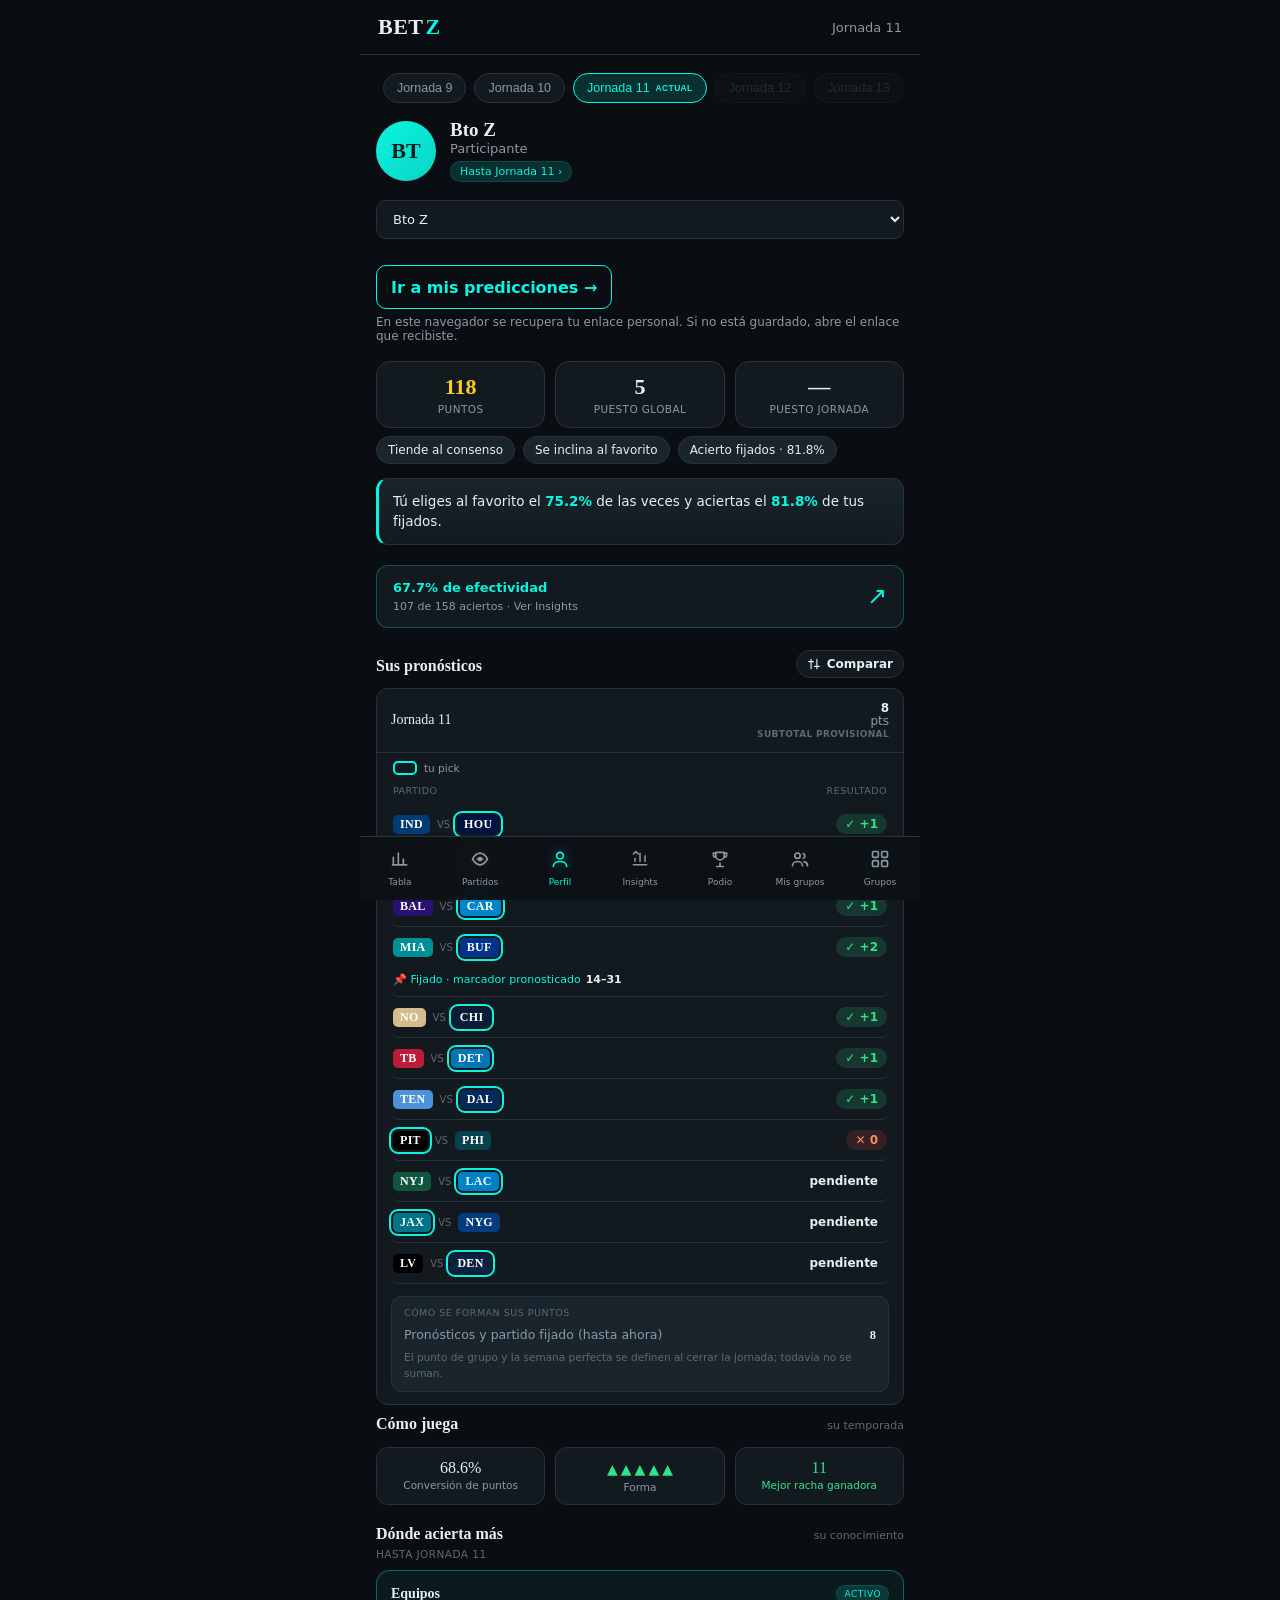
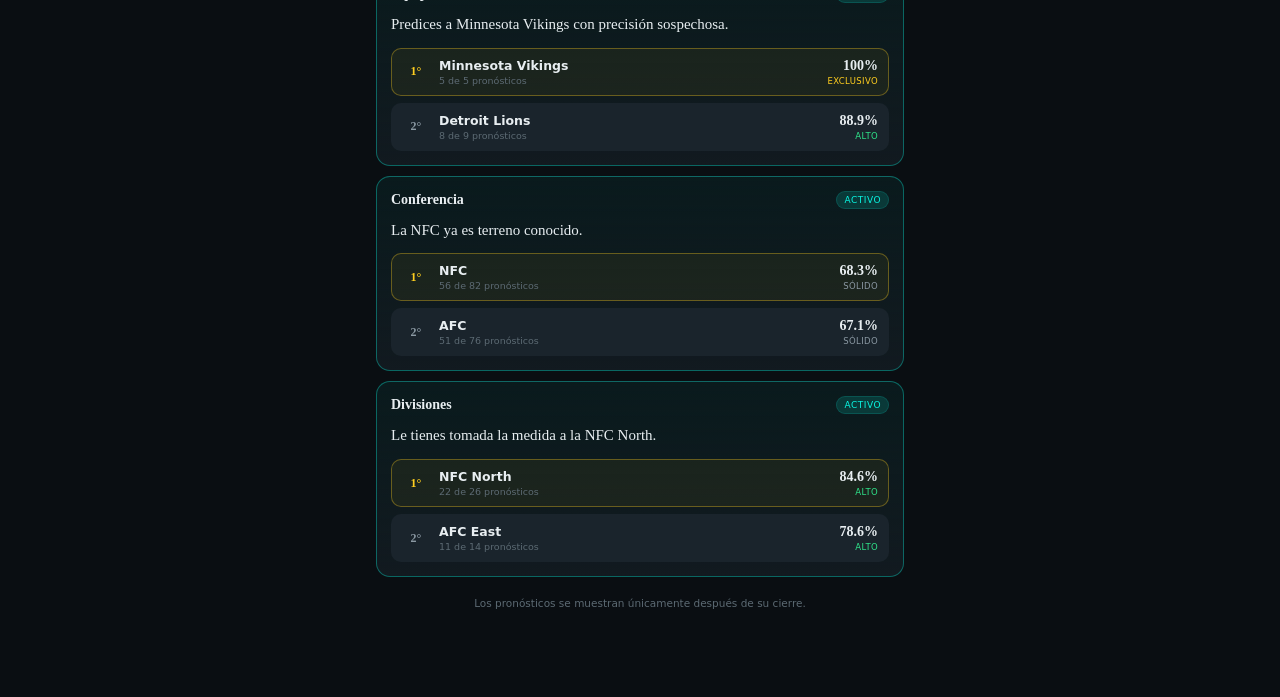
==== commit e2a1856e: "publish(app): BETZ PROD 4bcefc0" ====
--- a/index.html
+++ b/index.html
@@ -1388,13 +1388,17 @@
 
 async function loadCheckpoint(){
   const base = "checkpoints/"+state.cp;
-  const [teams, leaderboard, periodResults, context] = await Promise.all([
+  const latestCheckpoint=state.checkpoints&&state.checkpoints.current_period_id;
+  const [teams, leaderboard, periodResults, context, latestSchedule] = await Promise.all([
     state.teams || getJSON("catalog/teams.json").catch(()=>null),
     getJSON(base+"/leaderboard.json"),
     getJSON(base+"/period_results.json"),
-    getJSON(base+"/competition_context.json")
+    getJSON(base+"/competition_context.json"),
+    latestCheckpoint&&latestCheckpoint!==state.cp
+      ? getJSON("checkpoints/"+encodeURIComponent(latestCheckpoint)+"/competition_context.json").catch(()=>null)
+      : null
   ]);
-  Object.assign(state,{teams,leaderboard,periodResults,context});
+  Object.assign(state,{teams,leaderboard,periodResults,context,scheduleContext:latestSchedule||context});
   state.periodDetailCache = {};
   const scoredPeriods=(state.periodResults.periods||[]).slice();
   const rollingPeriod=state.checkpoints&&state.checkpoints.rolling_period;
@@ -1853,6 +1857,27 @@
     context:new Map(((state.context&&state.context.matches)||[]).map(m=>[m.match_id,m]))
   };
 }
+function matchesInScheduleOrder(matches){
+  // Match historical contexts by participants and period: published IDs can differ
+  // between checkpoints. This projection changes display order only.
+  const identity=match=>match&&JSON.stringify([
+    match.season_type,match.week,match.home_team&&match.home_team.id,
+    match.away_team&&match.away_team.id
+  ]);
+  const selected=new Map(((state.context&&state.context.matches)||[]).map(match=>[match.match_id,match]));
+  const latest=new Map(((state.scheduleContext&&state.scheduleContext.matches)||[]).map(match=>[identity(match),match]));
+  const time=match=>{
+    const value=Date.parse(match&&match.kickoff);
+    return Number.isFinite(value)?value:Infinity;
+  };
+  const ordinal=match=>match&&Number.isFinite(match.sort_order)?match.sort_order:Infinity;
+  return (matches||[]).map((match,index)=>{
+    const context=selected.get(match.match_id);
+    const current=latest.get(identity(context));
+    return {match,index,kickoff:time(current||context),order:ordinal(context)};
+  }).sort((a,b)=>(a.kickoff-b.kickoff)||(a.order-b.order)||(a.index-b.index))
+    .map(entry=>entry.match);
+}
 function scheduledMatchesForCheckpoint(period){
   const regular=/^REG-(\d+)$/.exec(String(periodCheckpointId(period)||""));
   if(!regular) return [];
@@ -1919,7 +1944,7 @@
   const scheduledIds=new Set(scheduled.map(match=>match.match_id));
   const visibleMatches=scheduled.map(match=>publishedMatches.get(match.match_id)||match)
     .concat(((detail&&detail.matches)||[]).filter(match=>!scheduledIds.has(match.match_id)));
-  const cards=(visibleMatches||[]).map(md=>{
+  const cards=matchesInScheduleOrder(visibleMatches).map(md=>{
     const id=md.match_id,m=maps.context.get(id),ci=maps.intelligence.get(id),cp=maps.performance.get(id);
     if(!m) return "";
     const matchPublished=publishedMatches.has(id);
@@ -2068,7 +2093,7 @@
   }
   if(state.rival) return renderProfileCompare(host,period,detail);
   const maps=matchMaps();
-  const rows=(detail.matches||[]).map(match=>{
+  const rows=matchesInScheduleOrder(detail.matches).map(match=>{
     const context=maps.context.get(match.match_id);
     if(!context) return "";
     const pick=(match.picks||[]).find(x=>x.user_id===state.player);
@@ -2239,7 +2264,7 @@
   };
   const lockLine=(pick,name)=>pick&&pick.lock
     ? '<div class="pk-lock">📌 '+escapeHtml(name)+' fijó · <b>'+fmt(pick.predicted_away_score)+'–'+fmt(pick.predicted_home_score)+'</b></div>' : "";
-  const rows=(detail.matches||[]).map(match=>{
+  const rows=matchesInScheduleOrder(detail.matches).map(match=>{
     const context=maps.context.get(match.match_id);
     if(!context) return "";
     const pa=(match.picks||[]).find(x=>x.user_id===A), pb=(match.picks||[]).find(x=>x.user_id===B);
@@ -3060,7 +3085,7 @@
 });
 
 "use strict";
-const insightsAppVersion="db91c325d480";
+const insightsAppVersion="7d635103c905";
 //--------------------------------------------------------------
 // 3. Isolated Insights route: share the current profile and checkpoint
 //--------------------------------------------------------------
